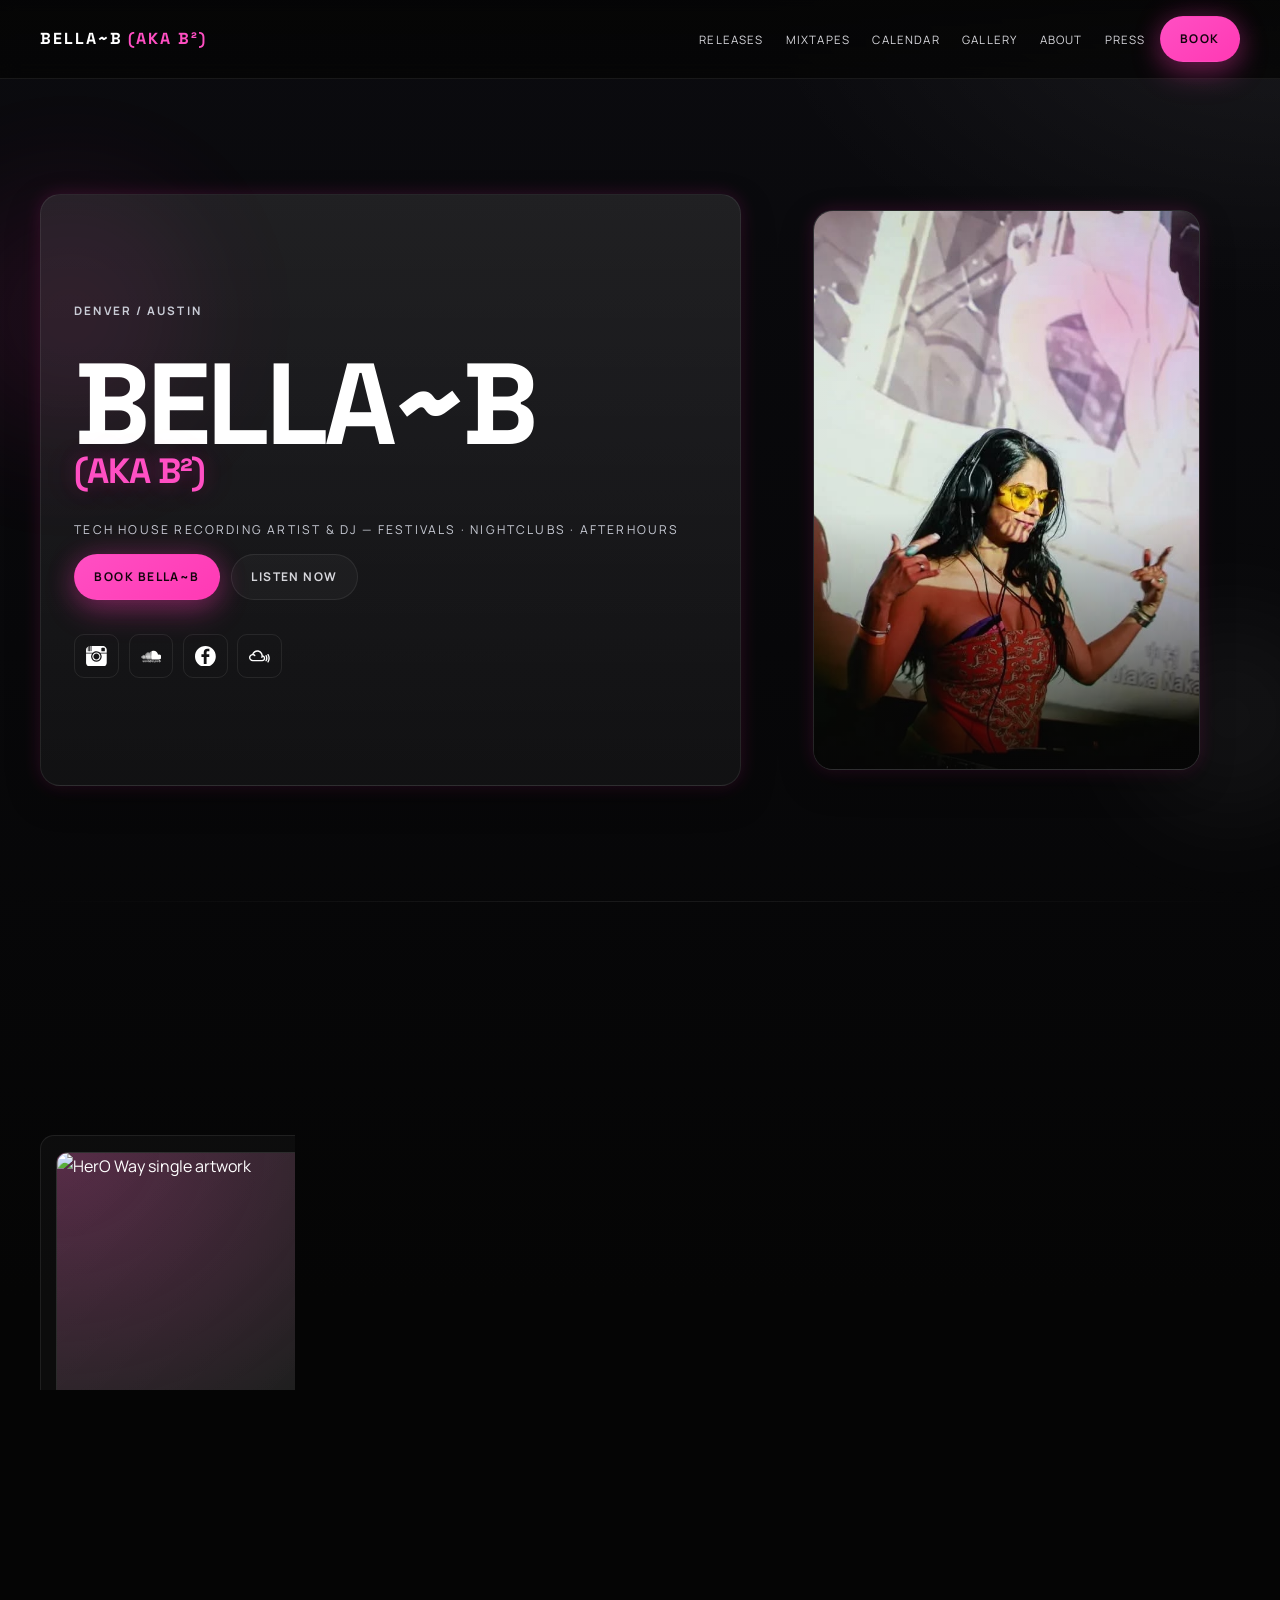
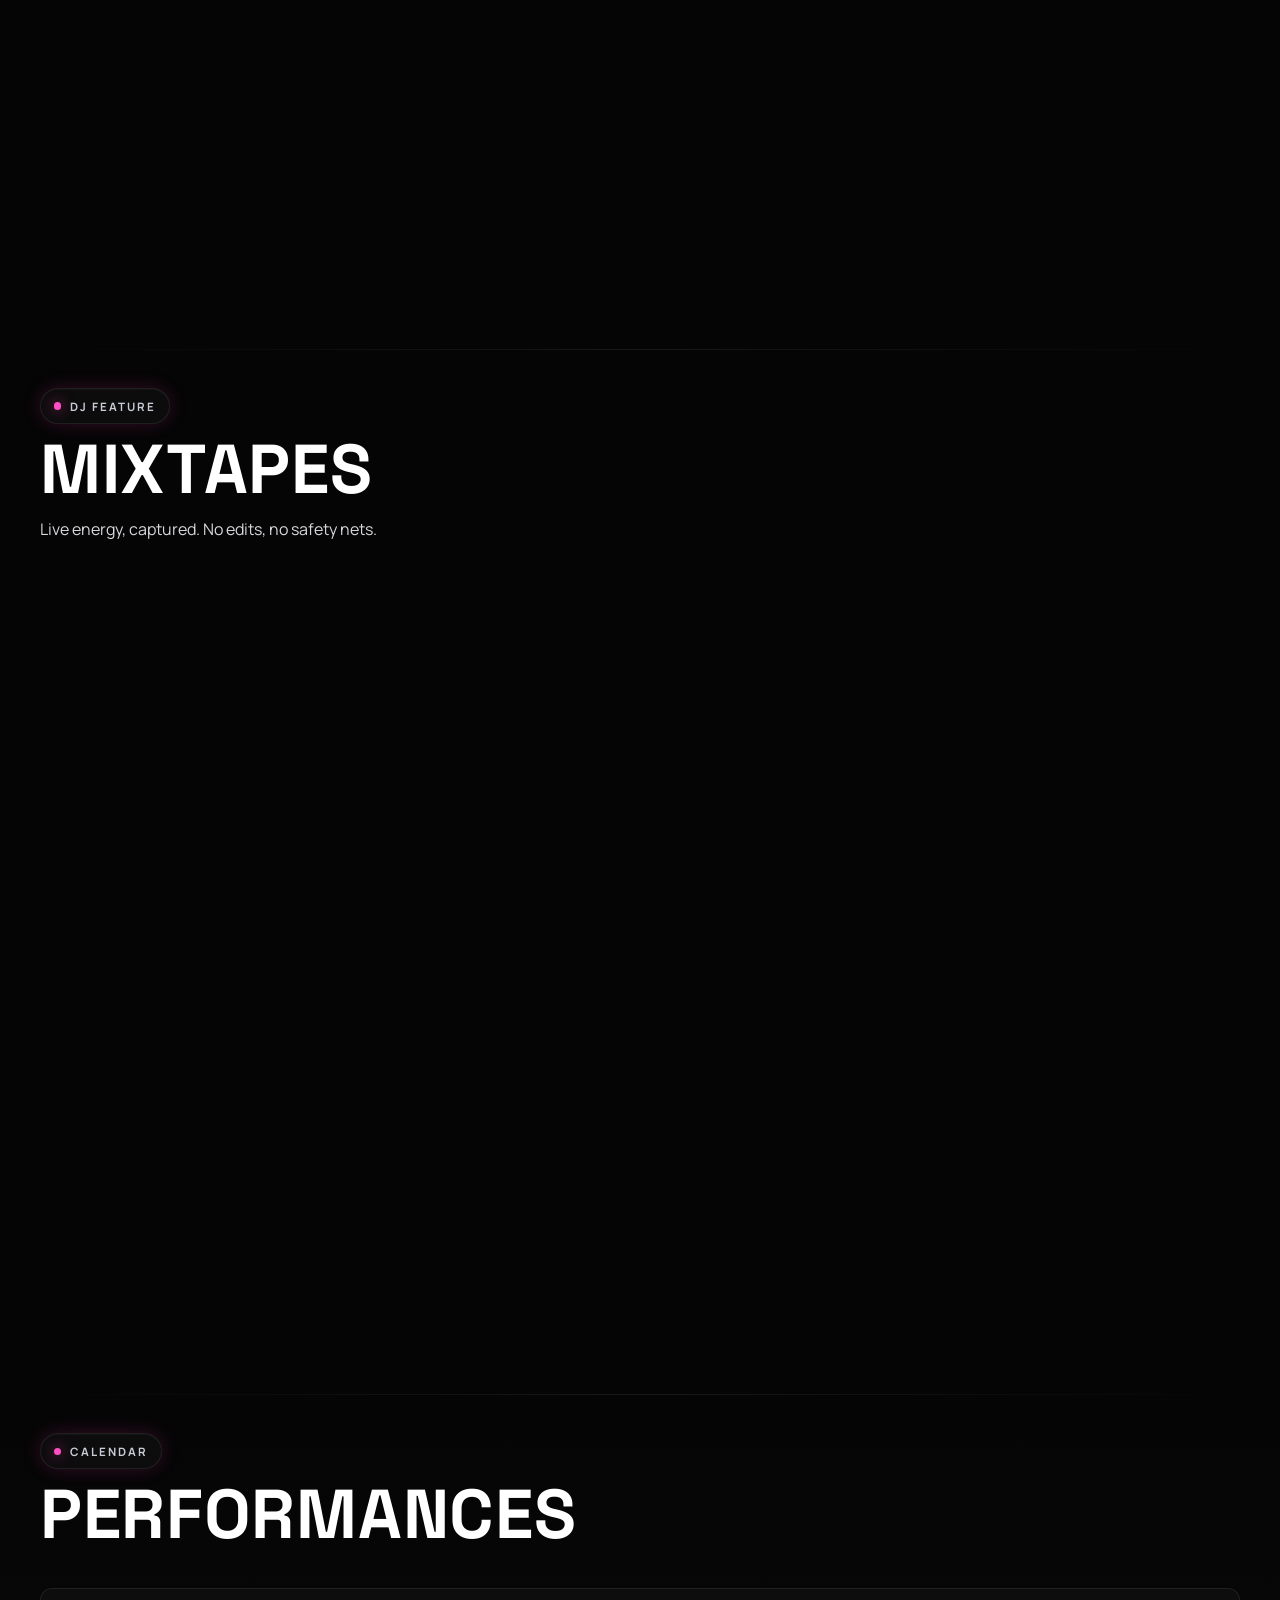
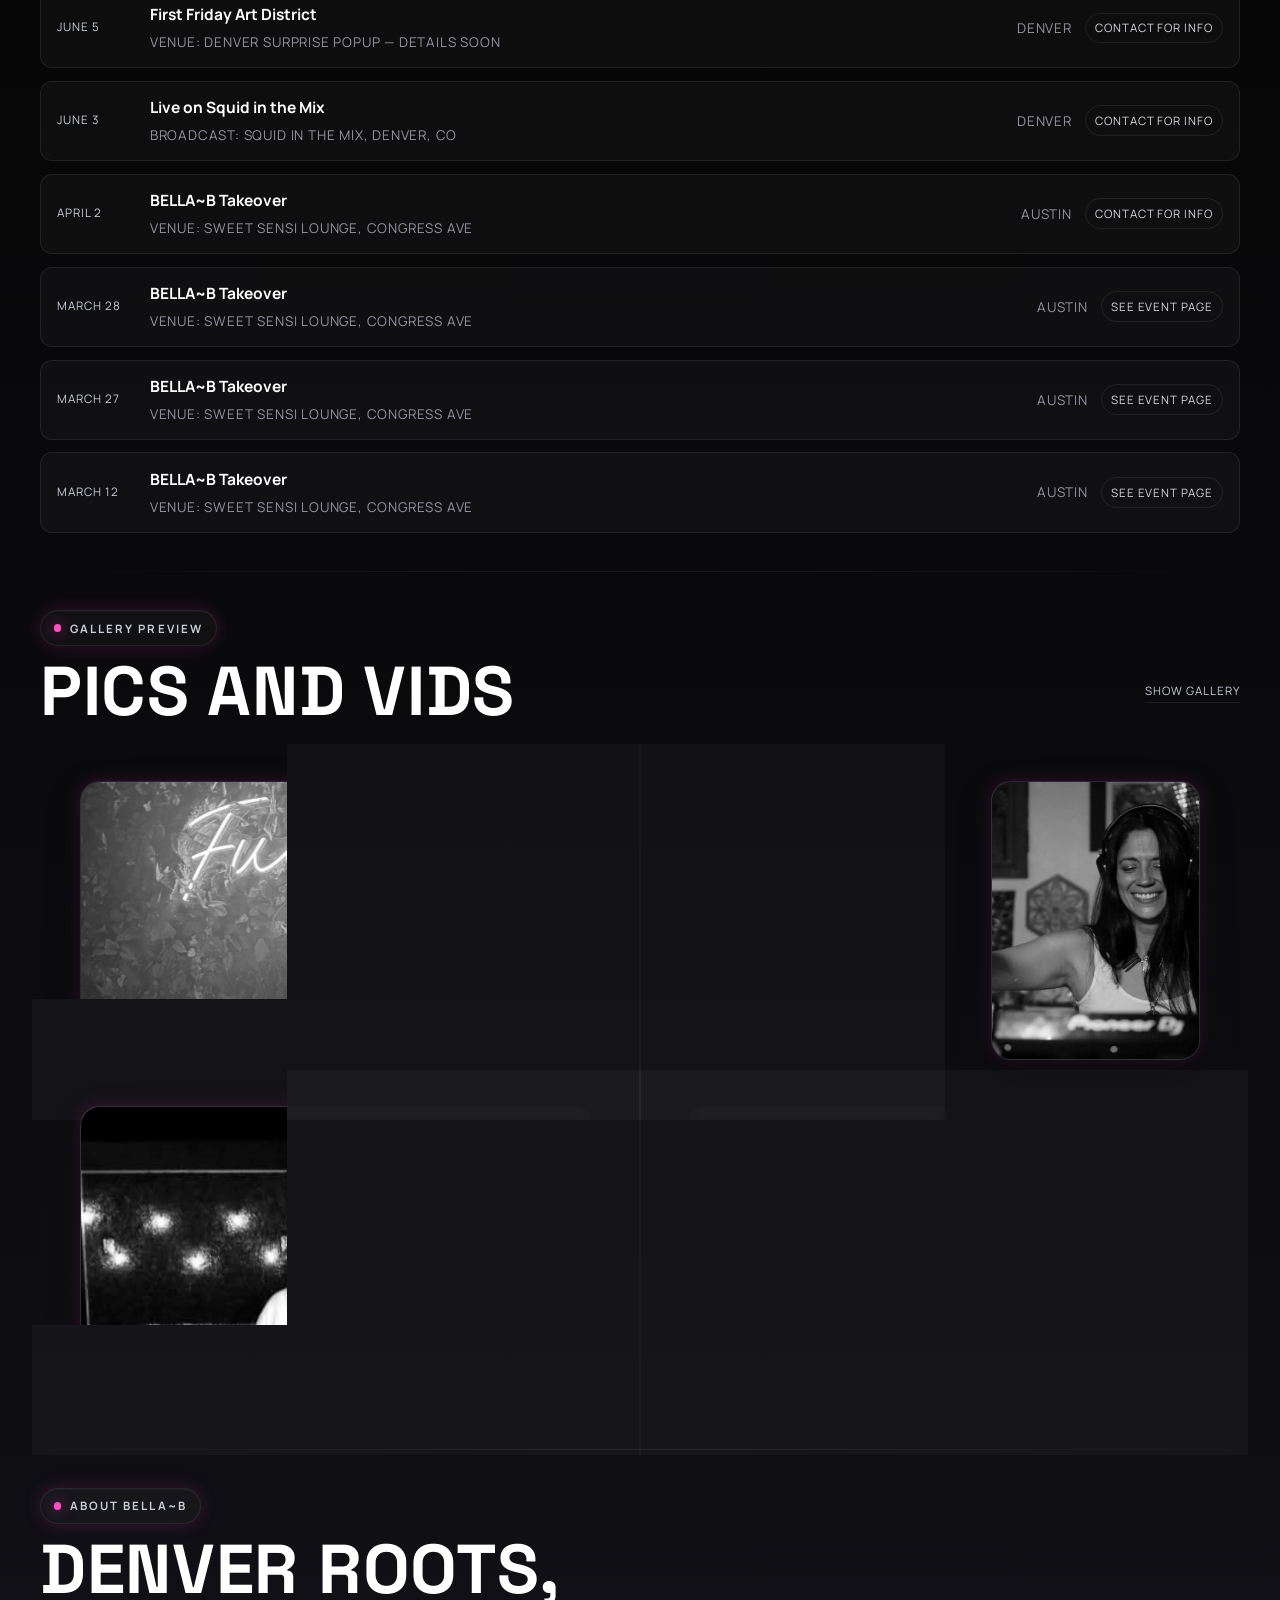
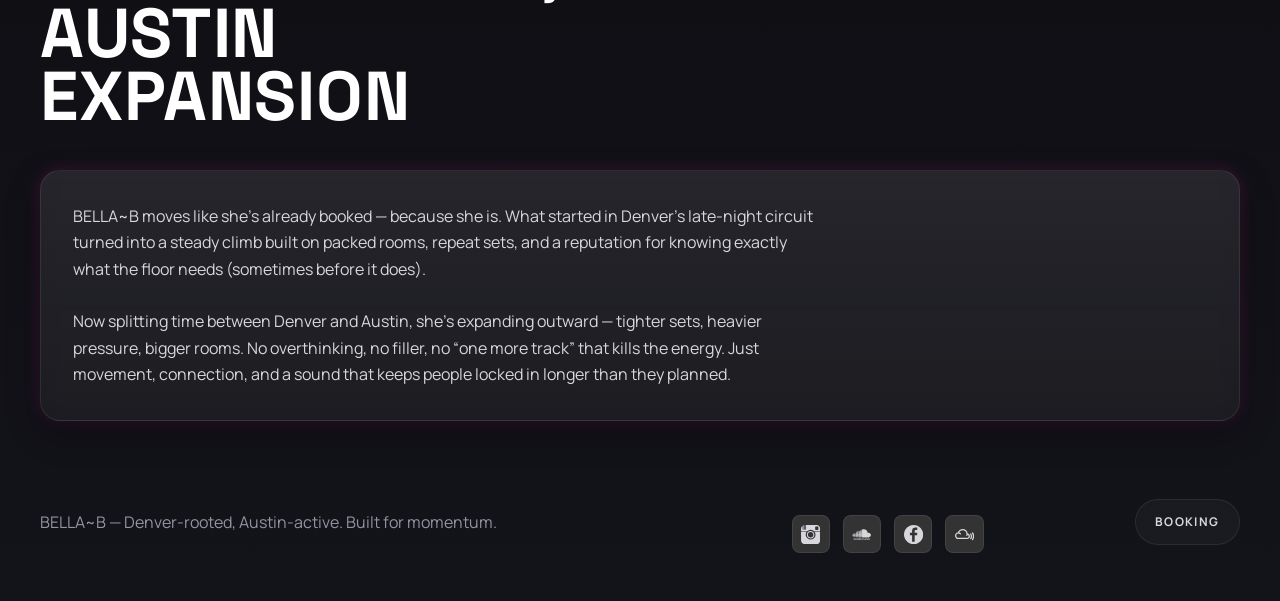
==== index.html @ 560c8e0e "Update calendar" ====
<!DOCTYPE html>
<html lang="en">

<head>
  <meta charset="UTF-8" />
  <meta name="viewport" content="width=device-width, initial-scale=1" />
  <title>BELLA~B | Tech House DJ</title>
  <meta name="description"
    content="Official site of BELLA~B, Denver-rooted tech house DJ with momentum in Austin. Club-ready sets, mixes, gallery, and booking info." />
  <link rel="preconnect" href="https://fonts.googleapis.com" />
  <link rel="preconnect" href="https://fonts.gstatic.com" crossorigin />
  <link
    href="https://fonts.googleapis.com/css2?family=Manrope:wght@400;500;600;700;800&family=Space+Grotesk:wght@500;700&display=swap"
    rel="stylesheet" />
  <link rel="stylesheet" href="styles.css" />
</head>

<body>
  <div class="site-shell">
    <header class="site-header">
      <div class="container header-inner">
        <a class="wordmark" href="index.html">Bella~B <span class="accent">(AKA B²)</span></a>
        <nav class="site-nav" aria-label="Primary">
          <a class="nav-link" href="releases.html">Releases</a>
          <a class="nav-link" href="mixtapes.html">Mixtapes</a>
          <a class="nav-link" href="#calendar">Calendar</a>
          <a class="nav-link" href="gallery.html">Gallery</a>
          <a class="nav-link" href="#about">About</a>
          <a class="nav-link" href="press.html">Press</a>
          <a class="button button--primary" href="mailto:booking@djbellab.com">Book</a>
        </nav>
      </div>
    </header>

    <main>
      <section class="section hero-stage" id="top">
        <div class="container hero-grid reveal">
          <article class="glass-panel hero-copy">
            <p class="hero-kicker">Denver / Austin</p>
            <h1>
              <span class="hero-display hero-name-main">BELLA~B</span>
              <span class="hero-display-accent hero-name-accent">(AKA B²)</span>
            </h1>
            <p class="hero-descriptor">Tech House Recording Artist & DJ — Festivals · Nightclubs · Afterhours</p>
            <div class="hero-actions">
              <a class="button button--primary" href="mailto:booking@djbellab.com">Book BELLA~B</a>
              <a class="button button--ghost" href="releases.html">Listen Now</a>
            </div>
            <div class="hero-socials" aria-label="Follow BELLA~B">
              <a href="https://www.instagram.com/dj.bellab.ig/" target="_blank" rel="noopener noreferrer"
                title="Instagram">
                <svg class="social-icon" viewBox="0 0 410.34 412.35" xmlns="http://www.w3.org/2000/svg">
                  <path
                    d="M83.31.16h4.8c2.25.58,2.94,2.21,2.94,4.32,0,.64.01,1.28.01,1.92-.04,12.83-.08,25.67-.11,38.5-.03,14.11-.04,28.23-.05,42.34,0,3.88-.06,7.76.06,11.63.07,2.33,1.03,3.39,3.32,3.41,3.19.04,6.39-.16,9.56-.44,1.79-.16,2.98-1.32,3.29-3.16.2-1.18.37-2.37.39-3.57.05-4.48.05-8.96.05-13.43-.01-25.59-.04-51.18-.05-76.77,0-2.69,0-4.01,3.14-4.76h186.24c.43.05.86.14,1.29.14,11.08.03,22.16.06,33.24.05,5.62,0,11.17.56,16.64,1.88,17.21,4.13,31.43,13.16,42.94,26.5,9.19,10.65,15.28,22.87,17.8,36.77,1.35,7.43,1.5,14.96,1.55,22.47.09,14.64-.03,29.27-.07,43.91,0,2.29-.63,2.89-2.93,2.93-.48,0-.96,0-1.44,0-40.76,0-81.51-.01-122.27.06-2.73,0-4.82-.78-6.76-2.65-5.36-5.13-11.24-9.62-17.6-13.44-22.67-13.65-47.06-18.41-73.13-13.63-20.3,3.72-37.88,13.02-52.99,27-2,1.85-4.16,2.7-6.9,2.7-41-.05-81.99-.04-122.99-.04-2.5,0-3.1-.59-3.1-3.12,0-3.68.08-7.36.06-11.04-.09-15.51-.75-31.03.48-46.53.75-9.41,2.85-18.46,6.84-27.03,6.03-12.95,15.31-23.21,26.54-31.84.17-.13.39-.18.62-.29.02.22.05.33.05.45-.02,24.48-.04,48.96-.06,73.43,0,3.4-.09,6.8.07,10.19.1,2.29,1.07,3.26,3.32,3.28,3.07.02,6.15-.15,9.21-.46,2.04-.21,3.04-1.43,3.32-3.53.17-1.3.26-2.63.26-3.95.03-27.68.04-55.36.05-83.03,0-.6-.01-1.2-.09-1.79-.37-2.77-.21-3.11,2.27-4.28,2.47-1.17,4.98-2.17,7.75-2.37,1.99-.15,2.49.38,2.21,2.32-.1.71-.17,1.43-.17,2.15,0,25.04.02,50.08.04,75.11,0,5.48-.04,10.96-.02,16.44,0,2.34.89,3.36,3.23,3.41,2.95.06,5.92,0,8.87-.22,2.73-.21,3.87-1.42,4.26-4.17.21-1.54.28-3.11.29-4.66.05-14.68.11-29.36.09-44.03-.02-14.56-.13-29.12-.2-43.67-.02-3.91.35-4.43,3.87-5.39ZM303.6,69.51h.01c0,7.64-.12,15.27.04,22.91.15,7.42,5.43,12.38,12.9,12.39,14.43.02,28.87.02,43.3,0,7.7-.01,13.09-5.31,13.12-13.01.05-14.79.06-29.59,0-44.38-.03-7.75-5.16-13.02-12.9-13.08-14.55-.11-29.11-.12-43.66,0-7.61.06-12.56,4.94-12.76,12.52-.19,7.55-.04,15.11-.04,22.67Z"
                    fill="currentColor" />
                  <path
                    d="M119.61,147.31c-15.93,23.72-22.69,49.33-18.02,77.54,4.08,24.63,15.21,45.42,34.15,61.87,37.9,32.93,92.27,35.12,132.08,5.11,22.6-17.03,36.19-39.72,40.6-67.63,4.41-27.92-2.35-53.42-18.17-76.89h1.48c34.04-.02,68.08-.03,102.12-.05,3.76,0,7.52-.03,11.28-.03.72,0,1.44.02,2.16.1,1.75.21,2.74,1.08,2.86,2.84.17,2.35.19,4.71.19,7.07-.02,17.04-.07,34.08-.08,51.12-.03,41.56.04,83.12-.11,124.68-.07,20.41-7.49,38.08-21.21,53.06-12.1,13.2-27.03,21.57-44.67,24.84-4.46.83-9.05,1.29-13.58,1.29-83.36.07-166.72.25-250.07-.04-37.65-.13-68.88-25.1-77.89-60.99-1.79-7.13-2.52-14.39-2.51-21.74.03-38.76.03-77.52,0-116.28-.01-19.84-.1-39.68-.14-59.52,0-.88.05-1.76.14-2.63.26-2.47,1.35-3.59,3.86-3.71,2.63-.12,5.28-.09,7.91-.09,35.32.02,70.64.05,105.96.08h1.67Z"
                    fill="currentColor" />
                  <path
                    d="M205.49,127.34c44.63.02,80.79,36.3,80.72,80.99-.07,44.84-36.11,80.65-81.16,80.63-44.67-.02-80.85-36.24-80.84-80.92,0-44.48,36.52-80.73,81.28-80.7ZM265.07,209.12c.18-33.12-25.56-60.99-60.39-60.51-33.01.46-59.69,27.94-58.68,60.65,1.01,33.03,27.64,59.5,61.21,58.59,31.65-.86,58.19-27.6,57.86-58.73Z"
                    fill="currentColor" />
                </svg>
              </a>
              <a href="https://soundcloud.com/djbellab/" target="_blank" rel="noopener noreferrer" title="SoundCloud">
                <svg class="social-icon" viewBox="-1.59 -1.59 1024 598" xmlns="http://www.w3.org/2000/svg">
                  <path
                    d="M28.38,273.98c-2.06,0-3.7,1.6-3.97,3.87l-7.24,54.97l7.24,54.02c0.27,2.28,1.91,3.86,3.97,3.86c2,0,3.63-1.58,3.95-3.84l0,0v-0.01c0,0,0,0,0,0.01l8.58-54.05l-8.58-54.98C32.02,275.57,30.37,273.98,28.38,273.98z M69.08,243.94c-0.34-2.36-2.03-3.99-4.12-3.99c-2.1,0-3.83,1.68-4.12,3.99c0,0.02-9.73,88.88-9.73,88.88l9.73,86.91c0.28,2.33,2.01,4.01,4.12,4.01c2.08,0,3.77-1.64,4.11-3.99l11.07-86.93L69.08,243.94z M222.38,161.96c-3.99,0-7.29,3.27-7.48,7.42l-7.75,163.52l7.75,105.68c0.2,4.13,3.49,7.39,7.48,7.39c3.97,0,7.26-3.27,7.49-7.41v0.03l8.76-105.69l-8.76-163.52C229.64,165.23,226.35,161.96,222.38,161.96z M143.04,218.79c-3.07,0-5.57,2.45-5.81,5.72l-8.73,108.35l8.73,104.82c0.23,3.25,2.75,5.69,5.81,5.69c3.03,0,5.53-2.45,5.8-5.69l9.92-104.82l-9.92-108.37C148.57,221.24,146.07,218.79,143.04,218.79z M303.02,445.95c4.95,0,8.97-3.99,9.17-9.1l7.6-103.9l-7.59-217.71c-0.2-5.11-4.23-9.1-9.17-9.1c-4.99,0-9.03,4-9.19,9.11c0,0.01-6.74,217.68-6.74,217.68l6.74,103.94C294,441.95,298.04,445.95,303.02,445.95z M468.09,446.44c6.81,0,12.43-5.61,12.56-12.51v0.07v-0.07l5.3-100.92l-5.3-251.43c-0.12-6.89-5.75-12.51-12.56-12.51c-6.82,0-12.45,5.61-12.56,12.52l-4.74,251.34c0,0.16,4.74,101.07,4.74,101.07C455.64,440.83,461.28,446.44,468.09,446.44z M384.93,446.05c5.93,0,10.71-4.76,10.87-10.82v0.07l6.45-102.32l-6.46-219.28c-0.16-6.07-4.94-10.81-10.87-10.81c-5.97,0-10.75,4.75-10.88,10.81l-5.74,219.29l5.75,102.3C374.18,441.29,378.96,446.05,384.93,446.05z M182.56,445.09c3.52,0,6.38-2.82,6.64-6.53l9.34-105.7l-9.34-100.55c-0.26-3.71-3.11-6.51-6.64-6.51c-3.58,0-6.43,2.82-6.65,6.56l-8.23,100.5l8.23,105.69C176.14,442.27,178.98,445.09,182.56,445.09z M103.84,439.3c2.58,0,4.66-2.03,4.96-4.84l10.49-101.62l-10.48-105.45c-0.31-2.82-2.39-4.85-4.97-4.85c-2.61,0-4.69,2.04-4.96,4.85c0,0.01-9.24,105.45-9.24,105.45l9.24,101.6C99.14,437.25,101.22,439.3,103.84,439.3z M426.35,110.04c-6.44,0-11.6,5.12-11.73,11.68l-5.24,211.28l5.24,101.66c0.13,6.47,5.28,11.59,11.73,11.59c6.43,0,11.56-5.11,11.71-11.66v0.09L443.93,333l-5.88-211.31C437.91,115.16,432.78,110.04,426.35,110.04z M262.55,446.16c4.45,0,8.12-3.63,8.33-8.26l8.17-104.97l-8.17-200.92c-0.22-4.64-3.88-8.26-8.33-8.26c-4.49,0-8.15,3.63-8.34,8.26c0,0.01-7.24,200.92-7.24,200.92l7.25,105.02C254.4,442.53,258.06,446.16,262.55,446.16z M353.83,436.25v-0.05l7.02-103.24l-7.02-225.04c-0.17-5.59-4.58-9.97-10.02-9.97c-5.47,0-9.88,4.37-10.03,9.97l-6.24,225.03l6.25,103.29c0.15,5.53,4.56,9.91,10.02,9.91c5.45,0,9.83-4.37,10.02-9.94V436.25z M885.11,203.24c-16.68,0-32.59,3.37-47.09,9.45C828.34,102.99,736.34,16.92,624.12,16.92c-27.46,0-54.23,5.41-77.87,14.55c-9.18,3.55-11.63,7.22-11.72,14.32v386.35c0.1,7.45,5.88,13.66,13.14,14.39c0.31,0.03,335.25,0.2,337.42,0.2c67.22,0,121.73-54.5,121.73-121.74S952.33,203.24,885.11,203.24z M509.65,45.45c-7.31,0-13.31,6-13.42,13.38l-5.49,274.22l5.5,99.52c0.1,7.27,6.1,13.26,13.41,13.26c7.29,0,13.29-5.99,13.4-13.37v0.12l5.97-99.53l-5.97-274.24C522.95,51.45,516.94,45.45,509.65,45.45z M115.47,524.11c-14.4-3.38-18.3-5.19-18.3-10.9c0-4.02,3.25-8.18,12.97-8.18c8.31,0,14.8,3.37,20.64,9.34l13.1-12.71c-8.57-8.95-18.94-14.27-33.08-14.27c-17.92,0-32.45,10.12-32.45,26.61c0,17.9,11.69,23.22,28.42,27.11c17.12,3.88,20.24,6.49,20.24,12.34c0,6.88-5.08,9.87-15.83,9.87c-8.7,0-16.87-2.98-23.23-10.4l-13.1,11.69c6.88,10.12,20.13,16.48,35.29,16.48c24.8,0,35.7-11.68,35.7-28.93C145.85,532.42,129.88,527.49,115.47,524.11z M199.06,487.39c-24.78,0-39.43,19.2-39.43,46.84c0,27.64,14.66,46.83,39.43,46.83s39.45-19.19,39.45-46.83C238.52,506.59,223.84,487.39,199.06,487.39z M199.06,563.05c-14.66,0-20.76-12.59-20.76-28.8c0-16.22,6.11-28.81,20.76-28.81c14.68,0,20.76,12.59,20.76,28.81C219.83,550.46,213.74,563.05,199.06,563.05z M311.84,539.82c0,14.53-7.15,23.49-18.69,23.49c-11.55,0-18.55-9.22-18.55-23.74v-50.76h-18.18v51.01c0,26.46,14.8,41.25,36.73,41.25c23.1,0,36.86-15.19,36.86-41.51v-50.76h-18.17V539.82L311.84,539.82z M408.37,527.23c0,5.07,0.26,16.48,0.26,19.85c-1.17-2.34-4.15-6.88-6.35-10.26l-32.2-48.02H352.7v90.85h17.91v-39.98c0-5.07-0.26-16.48-0.26-19.85c1.16,2.33,4.16,6.88,6.35,10.26l33.36,49.57h16.22V488.8h-17.91V527.23L408.37,527.23z M478.05,488.81h-28.42v90.85h27.11c23.36,0,46.47-13.51,46.47-45.42C523.21,501.01,504,488.81,478.05,488.81z M476.74,562.01h-8.94v-55.55h9.6c19.21,0,27.13,9.21,27.13,27.77C504.53,550.85,495.83,562.01,476.74,562.01z M579.4,505.42c8.17,0,13.37,3.64,16.61,9.87l16.87-7.78c-5.72-11.8-16.1-20.12-33.23-20.12c-23.72,0-40.35,19.2-40.35,46.84c0,28.67,15.95,46.83,39.7,46.83c16.49,0,27.38-7.65,33.61-20.5l-15.3-9.09c-4.8,8.06-9.61,11.56-17.78,11.56c-13.62,0-21.54-12.46-21.54-28.8C557.97,517.38,565.79,505.42,579.4,505.42z M646.78,488.81h-18.17v90.85h54.6v-17.92h-36.43V488.81z M731.07,487.39c-24.8,0-39.45,19.2-39.45,46.84c0,27.64,14.66,46.83,39.45,46.83c24.78,0,39.44-19.19,39.44-46.83C770.52,506.59,755.85,487.39,731.07,487.39z M731.07,563.05c-14.68,0-20.76-12.59-20.76-28.8c0-16.22,6.09-28.81,20.76-28.81c14.65,0,20.74,12.59,20.74,28.81C751.82,550.46,745.72,563.05,731.07,563.05z M843.83,539.82c0,14.53-7.12,23.49-18.67,23.49c-11.57,0-18.56-9.22-18.56-23.74v-50.76h-18.17v51.01c0,26.46,14.79,41.25,36.73,41.25c23.1,0,36.85-15.19,36.85-41.51v-50.76h-18.18V539.82z M913.12,488.81h-28.41v90.85h27.11c23.37,0,46.46-13.51,46.46-45.42C958.28,501.01,939.08,488.81,913.12,488.81z M911.83,562.01h-8.95v-55.55h9.61c19.19,0,27.11,9.21,27.11,27.77C939.59,550.85,930.9,562.01,911.83,562.01z"
                    fill="currentColor" />
                </svg>
              </a>
              <a href="https://www.facebook.com/dj.BellaB.IG/" target="_blank" rel="noopener noreferrer"
                title="Facebook">
                <svg class="social-icon" viewBox="0 0 97.75 97.75" xmlns="http://www.w3.org/2000/svg">
                  <path
                    d="M48.875,0C21.882,0,0,21.882,0,48.875S21.882,97.75,48.875,97.75S97.75,75.868,97.75,48.875S75.868,0,48.875,0z M67.521,24.89l-6.76,0.003c-5.301,0-6.326,2.519-6.326,6.215v8.15h12.641L67.07,52.023H54.436v32.758H41.251V52.023H30.229V39.258h11.022v-9.414c0-10.925,6.675-16.875,16.42-16.875l9.851,0.015V24.89L67.521,24.89z"
                    fill="currentColor" />
                </svg>
              </a>
              <a href="https://www.mixcloud.com/BellaB123/" target="_blank" rel="noopener noreferrer" title="Mixcloud">
                <svg class="social-icon" viewBox="0 0 24 24" xmlns="http://www.w3.org/2000/svg">
                  <path
                    d="M21.95 19.062c-.154 0-.31-.045-.445-.135-.369-.25-.465-.75-.225-1.11.738-1.094 1.125-2.381 1.125-3.719s-.387-2.625-1.125-3.721c-.249-.368-.145-.866.216-1.106.375-.249.87-.146 1.108.214.917 1.365 1.396 2.97 1.396 4.62 0 1.648-.479 3.254-1.396 4.619-.135.239-.39.359-.645.359l-.009-.021zM19.66 17.768c-.153 0-.308-.045-.445-.139-.369-.239-.463-.734-.215-1.094.489-.721.747-1.545.747-2.43 0-.855-.258-1.695-.747-2.431-.248-.36-.154-.854.215-1.095s.857-.15 1.106.225c.669.99 1.021 2.145 1.021 3.314 0 1.201-.352 2.34-1.021 3.315-.146.24-.406.36-.661.36v-.025zm-3.73-7.153c-.314-3.197-3.016-5.699-6.3-5.699-2.721 0-5.13 1.748-5.995 4.283C1.588 9.501 0 11.269 0 13.4c0 2.344 1.912 4.254 4.26 4.254h10.908c1.964 0 3.566-1.594 3.566-3.557 0-1.706-1.2-3.129-2.805-3.48v-.002zm-.762 5.446H4.263c-1.466 0-2.669-1.191-2.669-2.658 0-1.465 1.193-2.658 2.669-2.658.71 0 1.381.285 1.886.781.3.314.811.314 1.125 0 .3-.301.3-.811 0-1.125-.555-.542-1.231-.931-1.965-1.111.75-1.665 2.43-2.774 4.305-2.774 2.609 0 4.74 2.129 4.74 4.738 0 .512-.075 1.006-.24 1.486-.135.42.09.869.51 1.02.074.03.165.045.24.045.33 0 .645-.211.75-.54.105-.315.18-.63.225-.96.734.285 1.26 1.005 1.26 1.83 0 1.096-.885 1.979-1.965 1.979l.034-.053z"
                    fill="currentColor" />
                </svg>
              </a>
            </div>
          </article>

          <figure class="glass-panel hero-media hover-lift">
            <img src="./assets/gallery/artist-image-your-moms-house-crop.jpg" alt="BELLA~B in performance lighting"
              loading="eager" />
          </figure>
        </div>
      </section>

      <div class="divider" role="presentation"></div>

      <section class="section" id="releases">
        <div class="container">
          <header class="section-header reveal">
            <span class="eyebrow">Recording Artist Feature</span>
            <h2 class="display-title">Releases</h2>
            <p class="lead">
              Built for peak-time pressure — tracks that land hard and keep moving.
            </p>
          </header>

          <div class="panel-grid reveal">
            <article class="release-card hover-lift">
              <figure class="release-media">
                <img src="./assets/releases/release-hero-way.jpg" alt="HerO Way single artwork" loading="lazy" />
              </figure>
              <p class="meta">Featured / Upcoming</p>
              <h3>HerO Way</h3>
              <p>Sophisticated tech house with rolling low-end control and catchy progressive vibes.</p>
              <p class="release-meta">Status: Final masters / Platform: Beatport + DSP rollout</p>
              <a class="card-cta" href="releases.html">View Release</a>
            </article>
            <article class="release-card hover-lift">
              <figure class="release-media">
                <img src="./assets/releases/release-ovbious.jpg" alt="Just State the Ovbious - I Like it single artwork"
                  loading="lazy" />
              </figure>
              <p class="meta">Exclusive Mashup</p>
              <h3>Just State the Ovbious - I Like it</h3>
              <p>Peak-hour pressure tested across Denver club and afterhours environments.</p>
              <p class="release-meta">Type: Club tool / Independent Promo</p>
              <a class="card-cta"
                href="https://soundcloud.com/djbellab/just-state-the-ovbious-i-like-this-b-be-svendsen-vs-carbon-dirty-dishes"
                target="_blank">Listen on SoundCloud</a>
            </article>
          </div>
        </div>
      </section>

      <div class="divider" role="presentation"></div>

      <section class="section" id="mixtapes">
        <div class="container">
          <header class="section-header reveal">
            <span class="eyebrow">DJ Feature</span>
            <h2 class="display-title">Mixtapes</h2>
            <p class="lead">Live energy, captured. No edits, no safety nets.</p>
          </header>

          <div class="panel-grid reveal">
            <article class="mix-card hover-lift">
              <figure class="mix-media">
                <img src="./assets/images/mixtapes/space-rave-2026.jpg" alt="Space Rave 2026 mixtape artwork"
                  loading="lazy" />
              </figure>
              <h3>Space Rave 2026</h3>
              <p class="mix-meta">Denver Live Set / 1H 16M</p>
              <p>Swagger-driven tech house with futuristic textures, crisp percussion, and rolling basslines. Sharp
                transitions and confident pacing deliver hypnotic grooves and bursts of peak-time energy.</p>
              <a class="card-cta" href="mixtapes.html">More Info</a>
            </article>
            <article class="mix-card hover-lift">
              <figure class="mix-media">
                <img src="./assets/images/mixtapes/symphony-of-hearts.jpg" alt="Symphony of Hearts mixtape artwork"
                  loading="lazy" />
              </figure>
              <h3>Symphony of Hearts</h3>
              <p class="mix-meta">Studio Mix / Emotional & Immersive</p>
              <p>A moving, emotionally driven blend of tech house and progressive house designed to unfold with patience
                and intention. Flowing transitions, melodic tension, and steady grooves create an uplifting journey.</p>
              <a class="card-cta" href="mixtapes.html">More Info</a>
            </article>
          </div>
        </div>
      </section>

      <div class="divider" role="presentation"></div>

      <section class="section" id="calendar">
        <div class="container">
          <header class="section-header reveal">
            <span class="eyebrow">Calendar</span>
            <h2 class="display-title">Performances</h2>
          </header>
          <ul class="event-row reveal">
            <li>
              <time datetime="2026-06-05">June 5</time>
              <div class="event-main">
                <strong>First Friday Art District</strong>
                <span>Venue: Denver Surprise Popup — details soon</span>
              </div>
              <span class="event-city">Denver</span>
              <a class="event-link" href="mailto:booking@djbellab.com">Contact for info</a>
            </li>
            <li>
              <time datetime="2026-06-03">June 3</time>
              <div class="event-main">
                <strong>Live on Squid in the Mix</strong>
                <span>Broadcast: Squid in the Mix, Denver, CO</span>
              </div>
              <span class="event-city">Denver</span>
              <a class="event-link" href="mailto:booking@djbellab.com">Contact for info</a>
            </li>
            <li>
              <time datetime="2026-04-02">April 2</time>
              <div class="event-main">
                <strong>BELLA~B Takeover</strong>
                <span>Venue: Sweet Sensi Lounge, Congress Ave</span>
              </div>
              <span class="event-city">Austin</span>
              <a class="event-link" href="mailto:booking@djbellab.com">Contact for info</a>
            </li>
            <li>
              <time datetime="2026-03-28">March 28</time>
              <div class="event-main">
                <strong>BELLA~B Takeover</strong>
                <span>Venue: Sweet Sensi Lounge, Congress Ave</span>
              </div>
              <span class="event-city">Austin</span>
              <a class="event-link" href="https://partiful.com/e/5hRH8SUQg2d10uFYzB2Z?" target="_blank">See event
                page</a>
            </li>
            <li>
              <time datetime="2026-03-27">March 27</time>
              <div class="event-main">
                <strong>BELLA~B Takeover</strong>
                <span>Venue: Sweet Sensi Lounge, Congress Ave</span>
              </div>
              <span class="event-city">Austin</span>
              <a class="event-link" href="https://partiful.com/e/5hRH8SUQg2d10uFYzB2Z?" target="_blank">See event
                page</a>
            </li>
            <li>
              <time datetime="2026-03-12">March 12</time>
              <div class="event-main">
                <strong>BELLA~B Takeover</strong>
                <span>Venue: Sweet Sensi Lounge, Congress Ave</span>
              </div>
              <span class="event-city">Austin</span>
              <a class="event-link" href="https://partiful.com/e/XDsiNrNopZErs5RUHOjv" target="_blank">See event
                page</a>
            </li>
          </ul>
        </div>
      </section>

      <div class="divider" role="presentation"></div>

      <section class="section" id="gallery">
        <div class="container">
          <header class="section-header reveal">
            <span class="eyebrow">Gallery Preview</span>
            <div class="section-header-row">
              <h2 class="display-title">Pics and Vids</h2>
              <a class="card-cta" href="gallery.html">Show Gallery</a>
            </div>
          </header>

          <div class="gallery-grid gallery-strip reveal">
            <figure class="gallery-tile glass-panel hover-lift">
              <img src="./assets/gallery/artist-image-beacon-neon.jpg" alt="Beacon performance in Denver"
                loading="lazy" />
              <!-- <figcaption class="meta">Beacon - Denver</figcaption> -->
            </figure>
            <figure class="gallery-tile glass-panel hover-lift">
              <img src="./assets/gallery/artist-image-cosmic-station-1.jpg" alt="Bar Standard booth view in Denver"
                loading="lazy" />
              <!-- <figcaption class="meta">Bar Standard - Denver</figcaption> -->
            </figure>
            <figure class="gallery-tile glass-panel hover-lift">
              <img src="./assets/gallery/artist-image-cosmic-station-3.jpg" alt="Afterhours dancefloor moment"
                loading="lazy" />
              <!-- <figcaption class="meta">Afterhours Session</figcaption> -->
            </figure>
            <figure class="gallery-tile glass-panel hover-lift">
              <img src="./assets/gallery/artist-image-fedora.jpg" alt="Rooftop crowd at sunset" loading="lazy" />
              <!-- <figcaption class="meta">Rooftop Set</figcaption> -->
            </figure>
            <figure class="gallery-tile glass-panel hover-lift">
              <img src="./assets/gallery/artist-image-dkc-1.jpg" alt="Booth close-up during late set" loading="lazy" />
              <!-- <figcaption class="meta">Booth Detail</figcaption> -->
            </figure>
          </div>
        </div>
      </section>

      <div class="divider" role="presentation"></div>

      <section class="section" id="about">
        <div class="container">
          <header class="section-header reveal">
            <span class="eyebrow">About BELLA~B</span>
            <h2 class="display-title">Denver Roots, Austin Expansion</h2>
          </header>

          <article class="glass-panel about-preview reveal">
            <p>
              BELLA~B moves like she’s already booked — because she is. What started in Denver’s late-night circuit
              turned into a steady climb built on packed rooms, repeat sets, and a reputation for knowing exactly what
              the floor needs (sometimes before it does).
            </p>
            <br />
            <p>
              Now splitting time between Denver and Austin, she’s expanding outward — tighter sets, heavier pressure,
              bigger rooms. No overthinking, no filler, no “one more track” that kills the energy. Just movement,
              connection, and a sound that keeps people locked in longer than they planned.
            </p>
          </article>
        </div>
      </section>
    </main>

    <footer class="site-footer">
      <div class="container footer-grid">
        <p class="footer-note">BELLA~B — Denver-rooted, Austin-active. Built for momentum.</p>
        <div class="socials" aria-label="Social links">
          <a href="https://www.instagram.com/dj.bellab.ig/" target="_blank" rel="noopener noreferrer" title="Instagram">
            <svg class="social-icon" viewBox="0 0 410.34 412.35" xmlns="http://www.w3.org/2000/svg">
              <path
                d="M83.31.16h4.8c2.25.58,2.94,2.21,2.94,4.32,0,.64.01,1.28.01,1.92-.04,12.83-.08,25.67-.11,38.5-.03,14.11-.04,28.23-.05,42.34,0,3.88-.06,7.76.06,11.63.07,2.33,1.03,3.39,3.32,3.41,3.19.04,6.39-.16,9.56-.44,1.79-.16,2.98-1.32,3.29-3.16.2-1.18.37-2.37.39-3.57.05-4.48.05-8.96.05-13.43-.01-25.59-.04-51.18-.05-76.77,0-2.69,0-4.01,3.14-4.76h186.24c.43.05.86.14,1.29.14,11.08.03,22.16.06,33.24.05,5.62,0,11.17.56,16.64,1.88,17.21,4.13,31.43,13.16,42.94,26.5,9.19,10.65,15.28,22.87,17.8,36.77,1.35,7.43,1.5,14.96,1.55,22.47.09,14.64-.03,29.27-.07,43.91,0,2.29-.63,2.89-2.93,2.93-.48,0-.96,0-1.44,0-40.76,0-81.51-.01-122.27.06-2.73,0-4.82-.78-6.76-2.65-5.36-5.13-11.24-9.62-17.6-13.44-22.67-13.65-47.06-18.41-73.13-13.63-20.3,3.72-37.88,13.02-52.99,27-2,1.85-4.16,2.7-6.9,2.7-41-.05-81.99-.04-122.99-.04-2.5,0-3.1-.59-3.1-3.12,0-3.68.08-7.36.06-11.04-.09-15.51-.75-31.03.48-46.53.75-9.41,2.85-18.46,6.84-27.03,6.03-12.95,15.31-23.21,26.54-31.84.17-.13.39-.18.62-.29.02.22.05.33.05.45-.02,24.48-.04,48.96-.06,73.43,0,3.4-.09,6.8.07,10.19.1,2.29,1.07,3.26,3.32,3.28,3.07.02,6.15-.15,9.21-.46,2.04-.21,3.04-1.43,3.32-3.53.17-1.3.26-2.63.26-3.95.03-27.68.04-55.36.05-83.03,0-.6-.01-1.2-.09-1.79-.37-2.77-.21-3.11,2.27-4.28,2.47-1.17,4.98-2.17,7.75-2.37,1.99-.15,2.49.38,2.21,2.32-.1.71-.17,1.43-.17,2.15,0,25.04.02,50.08.04,75.11,0,5.48-.04,10.96-.02,16.44,0,2.34.89,3.36,3.23,3.41,2.95.06,5.92,0,8.87-.22,2.73-.21,3.87-1.42,4.26-4.17.21-1.54.28-3.11.29-4.66.05-14.68.11-29.36.09-44.03-.02-14.56-.13-29.12-.2-43.67-.02-3.91.35-4.43,3.87-5.39ZM303.6,69.51h.01c0,7.64-.12,15.27.04,22.91.15,7.42,5.43,12.38,12.9,12.39,14.43.02,28.87.02,43.3,0,7.7-.01,13.09-5.31,13.12-13.01.05-14.79.06-29.59,0-44.38-.03-7.75-5.16-13.02-12.9-13.08-14.55-.11-29.11-.12-43.66,0-7.61.06-12.56,4.94-12.76,12.52-.19,7.55-.04,15.11-.04,22.67Z"
                fill="currentColor" />
              <path
                d="M119.61,147.31c-15.93,23.72-22.69,49.33-18.02,77.54,4.08,24.63,15.21,45.42,34.15,61.87,37.9,32.93,92.27,35.12,132.08,5.11,22.6-17.03,36.19-39.72,40.6-67.63,4.41-27.92-2.35-53.42-18.17-76.89h1.48c34.04-.02,68.08-.03,102.12-.05,3.76,0,7.52-.03,11.28-.03.72,0,1.44.02,2.16.1,1.75.21,2.74,1.08,2.86,2.84.17,2.35.19,4.71.19,7.07-.02,17.04-.07,34.08-.08,51.12-.03,41.56.04,83.12-.11,124.68-.07,20.41-7.49,38.08-21.21,53.06-12.1,13.2-27.03,21.57-44.67,24.84-4.46.83-9.05,1.29-13.58,1.29-83.36.07-166.72.25-250.07-.04-37.65-.13-68.88-25.1-77.89-60.99-1.79-7.13-2.52-14.39-2.51-21.74.03-38.76.03-77.52,0-116.28-.01-19.84-.1-39.68-.14-59.52,0-.88.05-1.76.14-2.63.26-2.47,1.35-3.59,3.86-3.71,2.63-.12,5.28-.09,7.91-.09,35.32.02,70.64.05,105.96.08h1.67Z"
                fill="currentColor" />
              <path
                d="M205.49,127.34c44.63.02,80.79,36.3,80.72,80.99-.07,44.84-36.11,80.65-81.16,80.63-44.67-.02-80.85-36.24-80.84-80.92,0-44.48,36.52-80.73,81.28-80.7ZM265.07,209.12c.18-33.12-25.56-60.99-60.39-60.51-33.01.46-59.69,27.94-58.68,60.65,1.01,33.03,27.64,59.5,61.21,58.59,31.65-.86,58.19-27.6,57.86-58.73Z"
                fill="currentColor" />
            </svg>
          </a>
          <a href="https://soundcloud.com/djbellab/" target="_blank" rel="noopener noreferrer" title="SoundCloud">
            <svg class="social-icon" viewBox="-1.59 -1.59 1024 598" xmlns="http://www.w3.org/2000/svg">
              <path
                d="M28.38,273.98c-2.06,0-3.7,1.6-3.97,3.87l-7.24,54.97l7.24,54.02c0.27,2.28,1.91,3.86,3.97,3.86c2,0,3.63-1.58,3.95-3.84l0,0v-0.01c0,0,0,0,0,0.01l8.58-54.05l-8.58-54.98C32.02,275.57,30.37,273.98,28.38,273.98z M69.08,243.94c-0.34-2.36-2.03-3.99-4.12-3.99c-2.1,0-3.83,1.68-4.12,3.99c0,0.02-9.73,88.88-9.73,88.88l9.73,86.91c0.28,2.33,2.01,4.01,4.12,4.01c2.08,0,3.77-1.64,4.11-3.99l11.07-86.93L69.08,243.94z M222.38,161.96c-3.99,0-7.29,3.27-7.48,7.42l-7.75,163.52l7.75,105.68c0.2,4.13,3.49,7.39,7.48,7.39c3.97,0,7.26-3.27,7.49-7.41v0.03l8.76-105.69l-8.76-163.52C229.64,165.23,226.35,161.96,222.38,161.96z M143.04,218.79c-3.07,0-5.57,2.45-5.81,5.72l-8.73,108.35l8.73,104.82c0.23,3.25,2.75,5.69,5.81,5.69c3.03,0,5.53-2.45,5.8-5.69l9.92-104.82l-9.92-108.37C148.57,221.24,146.07,218.79,143.04,218.79z M303.02,445.95c4.95,0,8.97-3.99,9.17-9.1l7.6-103.9l-7.59-217.71c-0.2-5.11-4.23-9.1-9.17-9.1c-4.99,0-9.03,4-9.19,9.11c0,0.01-6.74,217.68-6.74,217.68l6.74,103.94C294,441.95,298.04,445.95,303.02,445.95z M468.09,446.44c6.81,0,12.43-5.61,12.56-12.51v0.07v-0.07l5.3-100.92l-5.3-251.43c-0.12-6.89-5.75-12.51-12.56-12.51c-6.82,0-12.45,5.61-12.56,12.52l-4.74,251.34c0,0.16,4.74,101.07,4.74,101.07C455.64,440.83,461.28,446.44,468.09,446.44z M384.93,446.05c5.93,0,10.71-4.76,10.87-10.82v0.07l6.45-102.32l-6.46-219.28c-0.16-6.07-4.94-10.81-10.87-10.81c-5.97,0-10.75,4.75-10.88,10.81l-5.74,219.29l5.75,102.3C374.18,441.29,378.96,446.05,384.93,446.05z M182.56,445.09c3.52,0,6.38-2.82,6.64-6.53l9.34-105.7l-9.34-100.55c-0.26-3.71-3.11-6.51-6.64-6.51c-3.58,0-6.43,2.82-6.65,6.56l-8.23,100.5l8.23,105.69C176.14,442.27,178.98,445.09,182.56,445.09z M103.84,439.3c2.58,0,4.66-2.03,4.96-4.84l10.49-101.62l-10.48-105.45c-0.31-2.82-2.39-4.85-4.97-4.85c-2.61,0-4.69,2.04-4.96,4.85c0,0.01-9.24,105.45-9.24,105.45l9.24,101.6C99.14,437.25,101.22,439.3,103.84,439.3z M426.35,110.04c-6.44,0-11.6,5.12-11.73,11.68l-5.24,211.28l5.24,101.66c0.13,6.47,5.28,11.59,11.73,11.59c6.43,0,11.56-5.11,11.71-11.66v0.09L443.93,333l-5.88-211.31C437.91,115.16,432.78,110.04,426.35,110.04z M262.55,446.16c4.45,0,8.12-3.63,8.33-8.26l8.17-104.97l-8.17-200.92c-0.22-4.64-3.88-8.26-8.33-8.26c-4.49,0-8.15,3.63-8.34,8.26c0,0.01-7.24,200.92-7.24,200.92l7.25,105.02C254.4,442.53,258.06,446.16,262.55,446.16z M353.83,436.25v-0.05l7.02-103.24l-7.02-225.04c-0.17-5.59-4.58-9.97-10.02-9.97c-5.47,0-9.88,4.37-10.03,9.97l-6.24,225.03l6.25,103.29c0.15,5.53,4.56,9.91,10.02,9.91c5.45,0,9.83-4.37,10.02-9.94V436.25z M885.11,203.24c-16.68,0-32.59,3.37-47.09,9.45C828.34,102.99,736.34,16.92,624.12,16.92c-27.46,0-54.23,5.41-77.87,14.55c-9.18,3.55-11.63,7.22-11.72,14.32v386.35c0.1,7.45,5.88,13.66,13.14,14.39c0.31,0.03,335.25,0.2,337.42,0.2c67.22,0,121.73-54.5,121.73-121.74S952.33,203.24,885.11,203.24z M509.65,45.45c-7.31,0-13.31,6-13.42,13.38l-5.49,274.22l5.5,99.52c0.1,7.27,6.1,13.26,13.41,13.26c7.29,0,13.29-5.99,13.4-13.37v0.12l5.97-99.53l-5.97-274.24C522.95,51.45,516.94,45.45,509.65,45.45z M115.47,524.11c-14.4-3.38-18.3-5.19-18.3-10.9c0-4.02,3.25-8.18,12.97-8.18c8.31,0,14.8,3.37,20.64,9.34l13.1-12.71c-8.57-8.95-18.94-14.27-33.08-14.27c-17.92,0-32.45,10.12-32.45,26.61c0,17.9,11.69,23.22,28.42,27.11c17.12,3.88,20.24,6.49,20.24,12.34c0,6.88-5.08,9.87-15.83,9.87c-8.7,0-16.87-2.98-23.23-10.4l-13.1,11.69c6.88,10.12,20.13,16.48,35.29,16.48c24.8,0,35.7-11.68,35.7-28.93C145.85,532.42,129.88,527.49,115.47,524.11z M199.06,487.39c-24.78,0-39.43,19.2-39.43,46.84c0,27.64,14.66,46.83,39.43,46.83s39.45-19.19,39.45-46.83C238.52,506.59,223.84,487.39,199.06,487.39z M199.06,563.05c-14.66,0-20.76-12.59-20.76-28.8c0-16.22,6.11-28.81,20.76-28.81c14.68,0,20.76,12.59,20.76,28.81C219.83,550.46,213.74,563.05,199.06,563.05z M311.84,539.82c0,14.53-7.15,23.49-18.69,23.49c-11.55,0-18.55-9.22-18.55-23.74v-50.76h-18.18v51.01c0,26.46,14.8,41.25,36.73,41.25c23.1,0,36.86-15.19,36.86-41.51v-50.76h-18.17V539.82L311.84,539.82z M408.37,527.23c0,5.07,0.26,16.48,0.26,19.85c-1.17-2.34-4.15-6.88-6.35-10.26l-32.2-48.02H352.7v90.85h17.91v-39.98c0-5.07-0.26-16.48-0.26-19.85c1.16,2.33,4.16,6.88,6.35,10.26l33.36,49.57h16.22V488.8h-17.91V527.23L408.37,527.23z M478.05,488.81h-28.42v90.85h27.11c23.36,0,46.47-13.51,46.47-45.42C523.21,501.01,504,488.81,478.05,488.81z M476.74,562.01h-8.94v-55.55h9.6c19.21,0,27.13,9.21,27.13,27.77C504.53,550.85,495.83,562.01,476.74,562.01z M579.4,505.42c8.17,0,13.37,3.64,16.61,9.87l16.87-7.78c-5.72-11.8-16.1-20.12-33.23-20.12c-23.72,0-40.35,19.2-40.35,46.84c0,28.67,15.95,46.83,39.7,46.83c16.49,0,27.38-7.65,33.61-20.5l-15.3-9.09c-4.8,8.06-9.61,11.56-17.78,11.56c-13.62,0-21.54-12.46-21.54-28.8C557.97,517.38,565.79,505.42,579.4,505.42z M646.78,488.81h-18.17v90.85h54.6v-17.92h-36.43V488.81z M731.07,487.39c-24.8,0-39.45,19.2-39.45,46.84c0,27.64,14.66,46.83,39.45,46.83c24.78,0,39.44-19.19,39.44-46.83C770.52,506.59,755.85,487.39,731.07,487.39z M731.07,563.05c-14.68,0-20.76-12.59-20.76-28.8c0-16.22,6.09-28.81,20.76-28.81c14.65,0,20.74,12.59,20.74,28.81C751.82,550.46,745.72,563.05,731.07,563.05z M843.83,539.82c0,14.53-7.12,23.49-18.67,23.49c-11.57,0-18.56-9.22-18.56-23.74v-50.76h-18.17v51.01c0,26.46,14.79,41.25,36.73,41.25c23.1,0,36.85-15.19,36.85-41.51v-50.76h-18.18V539.82z M913.12,488.81h-28.41v90.85h27.11c23.37,0,46.46-13.51,46.46-45.42C958.28,501.01,939.08,488.81,913.12,488.81z M911.83,562.01h-8.95v-55.55h9.61c19.19,0,27.11,9.21,27.11,27.77C939.59,550.85,930.9,562.01,911.83,562.01z"
                fill="currentColor" />
            </svg>
          </a>
          <a href="https://www.facebook.com/dj.BellaB.IG/" target="_blank" rel="noopener noreferrer" title="Facebook">
            <svg class="social-icon" viewBox="0 0 97.75 97.75" xmlns="http://www.w3.org/2000/svg">
              <path
                d="M48.875,0C21.882,0,0,21.882,0,48.875S21.882,97.75,48.875,97.75S97.75,75.868,97.75,48.875S75.868,0,48.875,0z M67.521,24.89l-6.76,0.003c-5.301,0-6.326,2.519-6.326,6.215v8.15h12.641L67.07,52.023H54.436v32.758H41.251V52.023H30.229V39.258h11.022v-9.414c0-10.925,6.675-16.875,16.42-16.875l9.851,0.015V24.89L67.521,24.89z"
                fill="currentColor" />
            </svg>
          </a>
          <a href="https://www.mixcloud.com/BellaB123/" target="_blank" rel="noopener noreferrer" title="Mixcloud">
            <svg class="social-icon" viewBox="0 0 24 24" xmlns="http://www.w3.org/2000/svg">
              <path
                d="M21.95 19.062c-.154 0-.31-.045-.445-.135-.369-.25-.465-.75-.225-1.11.738-1.094 1.125-2.381 1.125-3.719s-.387-2.625-1.125-3.721c-.249-.368-.145-.866.216-1.106.375-.249.87-.146 1.108.214.917 1.365 1.396 2.97 1.396 4.62 0 1.648-.479 3.254-1.396 4.619-.135.239-.39.359-.645.359l-.009-.021zM19.66 17.768c-.153 0-.308-.045-.445-.139-.369-.239-.463-.734-.215-1.094.489-.721.747-1.545.747-2.43 0-.855-.258-1.695-.747-2.431-.248-.36-.154-.854.215-1.095s.857-.15 1.106.225c.669.99 1.021 2.145 1.021 3.314 0 1.201-.352 2.34-1.021 3.315-.146.24-.406.36-.661.36v-.025zm-3.73-7.153c-.314-3.197-3.016-5.699-6.3-5.699-2.721 0-5.13 1.748-5.995 4.283C1.588 9.501 0 11.269 0 13.4c0 2.344 1.912 4.254 4.26 4.254h10.908c1.964 0 3.566-1.594 3.566-3.557 0-1.706-1.2-3.129-2.805-3.48v-.002zm-.762 5.446H4.263c-1.466 0-2.669-1.191-2.669-2.658 0-1.465 1.193-2.658 2.669-2.658.71 0 1.381.285 1.886.781.3.314.811.314 1.125 0 .3-.301.3-.811 0-1.125-.555-.542-1.231-.931-1.965-1.111.75-1.665 2.43-2.774 4.305-2.774 2.609 0 4.74 2.129 4.74 4.738 0 .512-.075 1.006-.24 1.486-.135.42.09.869.51 1.02.074.03.165.045.24.045.33 0 .645-.211.75-.54.105-.315.18-.63.225-.96.734.285 1.26 1.005 1.26 1.83 0 1.096-.885 1.979-1.965 1.979l.034-.053z"
                fill="currentColor" />
            </svg>
          </a>
        </div>
        <a class="button button--ghost" href="mailto:booking@djbellab.com">Booking</a>
      </div>
    </footer>
  </div>
  <script src="lightbox.js"></script>
  <script>document.addEventListener('touchstart', function () { }, { passive: true });</script>
</body>

</html>
---- styles.css ----
.socials {
  display: flex;
  gap: 1.5rem;
  justify-content: center;
  margin-top: 1.5rem;
}

.socials a {
  display: inline-flex;
  align-items: center;
  justify-content: center;
  width: 2.5rem;
  height: 2.5rem;
  border-radius: 50%;
  background-color: #333;
  color: #fff;
  text-decoration: none;
  transition: all 0.3s ease;
}

.socials a:hover {
  background-color: #DB27B0;
  transform: scale(1.1);
}

.social-icon {
  width: 1.4rem;
  height: 1.4rem;
}
:root {
  --bg-0: #050505;
  --bg-0-rgb: 5, 5, 5;
  --bg-1: #0b0b0f;
  --bg-2: #13131a;
  --surface-0: rgba(255, 255, 255, 0.03);
  --surface-1: rgba(255, 255, 255, 0.06);
  --surface-2: rgba(255, 255, 255, 0.1);
  --line-soft: rgba(255, 255, 255, 0.08);
  --line-strong: rgba(255, 255, 255, 0.16);
  --text-0: #ffffff;
  --text-1: #d7d7dc;
  --text-2: #9494a1;
  --pink: #ff39b4;
  --pink-strong: #ff4fc3;
  --pink-soft: rgba(255, 57, 180, 0.16);
  --silver: #c9ccd6;
  --shadow-soft: 0 12px 32px rgba(0, 0, 0, 0.35);
  --shadow-deep: 0 24px 80px rgba(0, 0, 0, 0.45);
  --pink-glow-soft: 0 0 18px rgba(255, 57, 180, 0.18);
  --pink-glow-medium: 0 0 28px rgba(255, 57, 180, 0.24);
  --pink-glow-strong: 0 0 44px rgba(255, 57, 180, 0.32);
  --ease-out: cubic-bezier(0.22, 1, 0.36, 1);
  --ease-smooth: cubic-bezier(0.16, 1, 0.3, 1);
  --fast: 180ms;
  --base: 260ms;
  --slow: 420ms;
  --radius-sm: 14px;
  --radius-md: 20px;
  --radius-lg: 28px;
  --container: 1200px;
}

* {
  box-sizing: border-box;
}

html,
body {
  margin: 0;
  padding: 0;
  scroll-behavior: smooth;
}

body {
  min-height: 100%;
  background:
    radial-gradient(1300px 700px at 10% -10%, rgba(255, 57, 180, 0.18), transparent 52%),
    radial-gradient(900px 520px at 100% 0%, rgba(255, 255, 255, 0.06), transparent 58%),
    linear-gradient(180deg, var(--bg-1), var(--bg-0) 24%, var(--bg-0) 55%, var(--bg-2));
  color: var(--text-0);
  font-family: "Manrope", "Inter", -apple-system, BlinkMacSystemFont, "Segoe UI", sans-serif;
  line-height: 1.65;
}

a {
  color: inherit;
}

img {
  max-width: 100%;
  display: block;
}

.site-shell {
  position: relative;
  isolation: isolate;
  overflow: clip;
}

.site-shell::before,
.site-shell::after {
  content: "";
  position: fixed;
  pointer-events: none;
  z-index: -1;
  border-radius: 50%;
  filter: blur(52px);
  opacity: 0.42;
  animation: driftGlow 14s ease-in-out infinite alternate;
}

.site-shell::before {
  width: 380px;
  height: 380px;
  top: 14%;
  left: -120px;
  background: radial-gradient(circle, rgba(255, 57, 180, 0.3), transparent 70%);
}

.site-shell::after {
  width: 320px;
  height: 320px;
  right: -110px;
  top: 62%;
  background: radial-gradient(circle, rgba(255, 255, 255, 0.18), transparent 68%);
  animation-delay: 2.8s;
}

.container {
  width: min(var(--container), calc(100% - 2.5rem));
  margin: 0 auto;
}

.divider {
  height: 1px;
  width: 100%;
  background: linear-gradient(90deg, transparent, var(--line-soft), transparent);
}

.section {
  padding: clamp(1.5rem, 3vw, 3rem) 0;
}

.hero-stage {
  min-height: calc(100svh - 4.9rem);
  display: grid;
  align-items: center;
  padding: clamp(2rem, 5vw, 4rem) 0;
}

.section-header {
  display: grid;
  gap: 0.9rem;
  margin-bottom: clamp(2.2rem, 3.2vw, 3.2rem);
  max-width: 760px;
}

.eyebrow {
  display: inline-flex;
  width: fit-content;
  align-items: center;
  gap: 0.55rem;
  padding: 0.45rem 0.8rem;
  border-radius: 999px;
  border: 1px solid var(--line-soft);
  background: var(--surface-0);
  color: var(--silver);
  font-size: 0.72rem;
  text-transform: uppercase;
  letter-spacing: 0.18em;
  font-weight: 700;
  box-shadow: inset 0 1px 0 rgba(255,255,255,0.03), var(--pink-glow-soft);
}

.eyebrow::before {
  content: "";
  width: 0.45rem;
  height: 0.45rem;
  border-radius: 50%;
  background: var(--pink-strong);
  box-shadow: 0 0 14px rgba(255, 57, 180, 0.72);
}

.display-title {
  margin: 0;
  font-family: "Space Grotesk", "Sora", "Avenir Next", sans-serif;
  text-transform: uppercase;
  line-height: 0.92;
  letter-spacing: 0.01em;
  font-size: clamp(2.15rem, 5.4vw, 4.9rem);
}

.section-header .display-title {
  max-width: 12ch;
}

.section-header:has(.section-header-row) {
  max-width: none;
}

.section-header-row {
  display: flex;
  align-items: center;
  justify-content: space-between;
  gap: 1rem;
}

.lead {
  margin: 0;
  color: var(--text-1);
  max-width: 63ch;
  font-size: clamp(1rem, 1.15vw, 1.08rem);
}

.lead a {
  color: var(--pink);
  text-decoration: underline;
  text-decoration-color: rgba(255, 57, 180, 0.4);
  text-underline-offset: 3px;
  transition: color var(--fast) var(--ease-out), text-decoration-color var(--fast) var(--ease-out);
}

.lead a:hover,
.lead a:focus-visible {
  color: var(--pink-strong);
  text-decoration-color: var(--pink-strong);
}

.meta {
  color: var(--text-2);
  font-size: 0.82rem;
  letter-spacing: 0.12em;
  text-transform: uppercase;
}

.reveal {
  animation: fadeUp 800ms var(--ease-out) both;
}

.hover-lift {
  transition: transform var(--base) var(--ease-out), box-shadow var(--base) var(--ease-out), border-color var(--base) var(--ease-out), background-color var(--base) var(--ease-out);
}

.hover-lift:hover,
.hover-lift:focus-within {
  transform: translateY(-6px);
  border-color: var(--line-strong);
  box-shadow: var(--shadow-soft), var(--pink-glow-soft);
}

.button {
  position: relative;
  overflow: hidden;
  display: inline-flex;
  align-items: center;
  justify-content: center;
  gap: 0.45rem;
  min-height: 2.75rem;
  padding: 0.75rem 1.2rem;
  border-radius: 999px;
  border: 1px solid transparent;
  text-decoration: none;
  text-transform: uppercase;
  letter-spacing: 0.12em;
  font-size: 0.75rem;
  font-weight: 700;
  transition: transform var(--base) var(--ease-out), border-color var(--base) var(--ease-out), background-color var(--base) var(--ease-out), box-shadow var(--base) var(--ease-out), color var(--base) var(--ease-out);
}

.button::after {
  content: "";
  position: absolute;
  inset: 0;
  background: linear-gradient(120deg, transparent 20%, rgba(255,255,255,0.18) 50%, transparent 80%);
  transform: translateX(-125%);
  transition: transform 560ms var(--ease-smooth);
  pointer-events: none;
}

.button:hover::after,
.button:focus-visible::after {
  transform: translateX(125%);
}

.button:hover,
.button:focus-visible {
  transform: translateY(-4px);
}

.button:focus-visible,
.nav-link:focus-visible {
  outline: 2px solid var(--pink-strong);
  box-shadow: var(--pink-glow-soft);
  outline-offset: 3px;
}

.button--primary {
  color: #12040d;
  background: linear-gradient(145deg, var(--pink-strong), var(--pink));
  box-shadow: 0 12px 30px rgba(255, 57, 180, 0.28), var(--pink-glow-medium);
}

.button--primary:hover,
.button--primary:focus-visible {
  box-shadow: 0 18px 36px rgba(255, 57, 180, 0.36), var(--pink-glow-strong);
}

.button--ghost {
  color: var(--text-1);
  border-color: var(--line-soft);
  background: var(--surface-0);
}

.button--ghost:hover,
.button--ghost:focus-visible {
  border-color: var(--line-strong);
  background: var(--surface-1);
  box-shadow: var(--pink-glow-soft);
}

.site-header {
  position: sticky;
  top: 0;
  z-index: 20;
  border-bottom: 1px solid var(--line-soft);
  background: linear-gradient(180deg, rgba(5, 5, 5, 0.92), rgba(5, 5, 5, 0.8));
  -webkit-backdrop-filter: blur(8px);
  backdrop-filter: blur(8px);
}

.header-inner {
  min-height: 4.9rem;
  display: flex;
  align-items: center;
  justify-content: space-between;
  gap: 1rem;
}

.wordmark {
  font-family: "Space Grotesk", "Sora", sans-serif;
  text-transform: uppercase;
  letter-spacing: 0.12em;
  font-weight: 700;
  text-decoration: none;
  white-space: nowrap;
}

.wordmark .accent {
  color: var(--pink-strong);
}

.site-nav {
  display: flex;
  align-items: center;
  gap: 0.4rem;
  flex-wrap: wrap;
  justify-content: flex-end;
}

.nav-link {
  position: relative;
  text-decoration: none;
  text-transform: uppercase;
  letter-spacing: 0.1em;
  font-size: 0.72rem;
  color: var(--text-1);
  padding: 0.4rem 0.5rem;
}

.nav-link::after {
  content: "";
  position: absolute;
  left: 0.5rem;
  right: 0.5rem;
  bottom: 0.15rem;
  height: 1px;
  background: linear-gradient(90deg, transparent, var(--pink-strong), transparent);
  transform: scaleX(0);
  transform-origin: center;
  transition: transform var(--base) var(--ease-out), opacity var(--base) var(--ease-out);
}

.nav-link:hover::after,
.nav-link:focus-visible::after,
.nav-link[aria-current="page"]::after {
  transform: scaleX(1);
}

.hero-grid {
  display: grid;
  gap: clamp(1.35rem, 2.8vw, 2rem);
  grid-template-columns: minmax(0, 1.2fr) minmax(0, 0.8fr);
  align-items: stretch;
}

.glass-panel {
  position: relative;
  border: 1px solid var(--line-soft);
  border-radius: var(--radius-md);
  background:
    linear-gradient(180deg, rgba(255, 255, 255, 0.06), rgba(255, 255, 255, 0.01)),
    var(--surface-0);
  -webkit-backdrop-filter: blur(8px);
  backdrop-filter: blur(8px);
  box-shadow: var(--shadow-soft), var(--pink-glow-soft);
}

.hero-copy {
  padding: clamp(1.6rem, 2.6vw, 2.2rem);
  display: grid;
  gap: 0.9rem;
  align-content: center;
}

.hero-copy > * {
  position: relative;
  z-index: 1;
}

.hero-kicker {
  margin: 0;
  color: var(--silver);
  text-transform: uppercase;
  letter-spacing: 0.18em;
  font-size: 0.73rem;
  font-weight: 700;
}

.hero-display {
  margin: 0;
  display: grid;
  gap: 0.05em;
  font-family: "Space Grotesk", "Sora", "Avenir Next", sans-serif;
  text-transform: uppercase;
  line-height: 0.88;
  letter-spacing: -0.03em;
  font-size: clamp(3.8rem, 9vw, 7.2rem);
}

.hero-display-accent {
  margin: 0;
  display: grid;
  gap: 0.05em;
  font-family: "Space Grotesk", "Sora", "Avenir Next", sans-serif;
  text-transform: uppercase;
  line-height: 0.88;
  letter-spacing: -0.03em;
  font-size: clamp(1.2rem, 3vw, 2.2rem);
}

.hero-name-main,
.hero-name-accent {
  display: block;
}

.hero-name-main {
  color: var(--text-0);
}

.hero-name-accent {
  color: var(--pink-strong);
  text-shadow: 0 0 18px rgba(255, 57, 180, 0.24), 0 0 42px rgba(255, 57, 180, 0.18);
}

.hero-descriptor {
  margin: 0;
  text-transform: uppercase;
  letter-spacing: 0.18em;
  font-size: 0.76rem;
  color: var(--silver);
}

.hero-proof {
  margin: 0;
  color: var(--text-2);
  font-size: 0.8rem;
  text-transform: uppercase;
  letter-spacing: 0.12em;
}

.hero-activity {
  margin: 0.2rem 0 0;
  padding: 0;
  list-style: none;
  display: flex;
  flex-wrap: wrap;
  gap: 0.55rem;
}

.hero-activity li {
  padding: 0.5rem 0.78rem;
  border-radius: 999px;
  border: 1px solid rgba(255,255,255,0.1);
  background: rgba(255,255,255,0.035);
  color: var(--text-1);
  text-transform: uppercase;
  letter-spacing: 0.1em;
  font-size: 0.68rem;
  box-shadow: inset 0 1px 0 rgba(255,255,255,0.04);
}

.hero-actions {
  display: flex;
  gap: 0.7rem;
  flex-wrap: wrap;
}

.hero-media {
  overflow: hidden;
  position: relative;
  min-height: 420px;
}

.hero-media::before {
  content: "";
  position: absolute;
  inset: 0;
  background:
    radial-gradient(circle at 78% 18%, rgba(255,57,180,0.24), transparent 26%),
    linear-gradient(140deg, rgba(255,255,255,0.05), transparent 38%);
  z-index: 1;
  pointer-events: none;
}

.hero-media::after {
  content: "";
  position: absolute;
  inset: auto 0 0 0;
  height: 46%;
  background: linear-gradient(180deg, transparent, rgba(5, 5, 5, 0.78));
  z-index: 1;
}

.hero-media img {
  width: 100%;
  height: 100%;
  object-fit: cover;
  transform: scale(1.01);
  transition: transform var(--slow) var(--ease-out), filter var(--slow) var(--ease-out);
}

.hero-media:hover img,
.hero-media:active img,
.hero-media:focus-within img {
  transform: scale(1.045);
  filter: saturate(1.02) contrast(1.05);
}

.panel-grid {
  display: grid;
  gap: 0.9rem;
  grid-template-columns: repeat(12, minmax(0, 1fr));
}

.media-card,
.release-card,
.mix-card,
.quote-card {
  padding: 0.95rem;
  display: grid;
  gap: 0.48rem;
}

.release-media,
.mix-media {
  margin: 0;
  border-radius: 12px;
  border: 1px solid var(--line-soft);
  aspect-ratio: 1 / 1;
  overflow: hidden;
  background:
    radial-gradient(120% 100% at 0% 0%, rgba(255, 57, 180, 0.22), transparent 55%),
    linear-gradient(135deg, rgba(255, 255, 255, 0.12), rgba(255, 255, 255, 0.02));
}

.mix-media {
  aspect-ratio: 1 / 1;
}

.release-media img,
.mix-media img {
  width: 100%;
  height: 100%;
  object-fit: cover;
}

.release-meta,
.mix-meta {
  margin: 0;
  color: var(--text-2);
  font-size: 0.78rem;
  letter-spacing: 0.08em;
  text-transform: uppercase;
}

.card-cta {
  width: fit-content;
  text-transform: uppercase;
  letter-spacing: 0.09em;
  font-size: 0.72rem;
  text-decoration: none;
  color: var(--silver);
  border-bottom: 1px solid var(--line-soft);
  padding-bottom: 0.16rem;
  transition: color var(--base) var(--ease-out), border-color var(--base) var(--ease-out), text-shadow var(--base) var(--ease-out);
}

.card-cta:hover,
.card-cta:focus-visible {
  color: var(--text-0);
  border-color: var(--pink-strong);
  text-shadow: var(--pink-glow-soft);
}

.release-card:hover .card-cta,
.release-card:focus-within .card-cta,
.mix-card:hover .card-cta,
.mix-card:focus-within .card-cta {
  color: var(--text-0);
  border-color: var(--pink-strong);
  text-shadow: var(--pink-glow-soft);
}

.event-row li:hover .event-link,
.event-row li:focus-within .event-link {
  border-color: var(--line-strong);
  background: var(--surface-1);
  box-shadow: var(--pink-glow-soft);
  transform: translateY(-2px);
}

.media-card h3,
.release-card h3,
.mix-card h3,
.quote-card h3 {
  margin: 0;
  font-family: "Space Grotesk", "Sora", sans-serif;
  text-transform: uppercase;
  letter-spacing: 0.04em;
  font-size: 1rem;
}

.media-card p,
.release-card p,
.mix-card p,
.quote-card p {
  margin: 0;
  color: var(--text-1);
}

.media-card,
.mix-card,
.release-card,
.quote-card {
  position: relative;
  border: 1px solid var(--line-soft);
  border-radius: var(--radius-sm);
  background: var(--surface-0);
}

.release-card {
  grid-column: span 6;
}

.mix-card {
  grid-column: span 6;
}

.media-card {
  grid-column: span 6;
}

.quote-card {
  grid-column: span 12;
  border-color: rgba(255, 57, 180, 0.28);
  background: linear-gradient(160deg, rgba(255, 57, 180, 0.12), rgba(255, 255, 255, 0.03));
}

.event-row {
  list-style: none;
  margin: 0;
  padding: 0;
  display: grid;
  gap: 0.8rem;
}

.event-row li {
  position: relative;
  display: grid;
  grid-template-columns: 8ch 1fr auto auto;
  gap: 0.8rem;
  align-items: center;
  padding: 0.85rem 1rem;
  border-radius: 12px;
  border: 1px solid var(--line-soft);
  background: var(--surface-0);
  transition: border-color var(--base) var(--ease-out), background-color var(--base) var(--ease-out), transform var(--base) var(--ease-out), box-shadow var(--base) var(--ease-out);
}

.event-row li:hover {
  transform: translateY(-4px);
  border-color: var(--line-strong);
  background: var(--surface-1);
  box-shadow: var(--pink-glow-soft);
}

.event-row time {
  color: var(--silver);
  letter-spacing: 0.08em;
  text-transform: uppercase;
  font-size: 0.73rem;
}

.event-row strong {
  font-size: 0.97rem;
}

.event-main {
  display: grid;
  gap: 0.2rem;
}

.event-row span {
  color: var(--text-2);
  font-size: 0.84rem;
  text-transform: uppercase;
  letter-spacing: 0.06em;
}

.event-city {
  color: var(--silver);
}

.event-link {
  justify-self: end;
  font-size: 0.72rem;
  letter-spacing: 0.08em;
  text-transform: uppercase;
  text-decoration: none;
  color: var(--text-1);
  border: 1px solid var(--line-soft);
  border-radius: 999px;
  padding: 0.3rem 0.58rem;
  transition: border-color var(--base) var(--ease-out), background-color var(--base) var(--ease-out), transform var(--base) var(--ease-out), box-shadow var(--base) var(--ease-out);
}

.event-link:hover,
.event-link:focus-visible {
  border-color: var(--line-strong);
  background: var(--surface-1);
  box-shadow: var(--pink-glow-soft);
  transform: translateY(-2px);
}

/* Hot cards are click-anywhere targets on index lists */
.is-hot-card {
  cursor: pointer;
}

.is-hot-card:focus-visible {
  outline: 2px solid var(--pink-strong);
  outline-offset: 2px;
}

.gallery-grid {
  display: grid;
  gap: 0.9rem;
  grid-template-columns: repeat(12, minmax(0, 1fr));
}

.gallery-tile {
  position: relative;
  display: block;
  padding: 0;
  min-height: 190px;
  overflow: hidden;
  grid-column: span 4;
}

.gallery-strip .gallery-tile:nth-child(1) {
  grid-column: span 6;
}

/* Narrow portrait tiles: tall aspect-ratio keeps subjects visible */
.gallery-strip .gallery-tile:nth-child(2),
.gallery-strip .gallery-tile:nth-child(3) {
  grid-column: span 3;
  aspect-ratio: 3 / 4;
}

/* Tiles 4 and 5 each take half the row — grid math: 6 + 6 = 12 */
/* 16/9 ratio gives ~337px height at desktop, enough to show face + hat */
.gallery-strip .gallery-tile:nth-child(4),
.gallery-strip .gallery-tile:nth-child(5) {
  grid-column: span 6;
  aspect-ratio: 16 / 9;
}

.gallery-tile img {
  position: absolute;
  inset: 0;
  width: 100%;
  height: 100%;
  object-fit: cover;
  object-position: center center;
  filter: grayscale(1) saturate(0.9) contrast(1.03);
  transition: transform var(--slow) var(--ease-out), filter var(--slow) var(--ease-out);
}

/* Per-image crop anchors tuned to each photo's subject */

/* beacon-neon: portrait image, DJ + neon signs in lower 2/3 — pull frame down */
.gallery-strip .gallery-tile:nth-child(1) img {
  object-position: 50% 62%;
}

/* cosmic-station-1: face top-center, Pioneer deck below — anchor near top */
.gallery-strip .gallery-tile:nth-child(2) img {
  object-position: 54% 12%;
}

/* cosmic-station-3: wide image, smiling face right of center — anchor right */
.gallery-strip .gallery-tile:nth-child(3) img {
  object-position: 62% 22%;
}

/* fedora: subject is left-center, hat at top — anchor upper-left */
.gallery-strip .gallery-tile:nth-child(4) img {
  object-position: 44% 8%;
}

/* dkc-1: face + hat fill the center — center horizontally, favor upper-mid */
.gallery-strip .gallery-tile:nth-child(5) img {
  object-position: 50% 32%;
}

.gallery-tile:hover img,
.gallery-tile:active img,
.gallery-tile:focus-within img {
  transform: scale(1.045);
  filter: grayscale(0) saturate(1) contrast(1.08);
}

.gallery-tile .meta {
  position: absolute;
  bottom: 0.6rem;
  left: 0.6rem;
  padding: 0.35rem 0.5rem;
  border-radius: 999px;
  border: 1px solid var(--line-soft);
  background: rgba(5, 5, 5, 0.65);
  color: var(--text-1);
}

.site-footer {
  padding: 2rem 0 3rem;
}

.about-preview {
  padding: clamp(1.2rem, 2.8vw, 2rem);
  border-radius: var(--radius-md);
}

.about-preview p {
  margin: 0;
  color: var(--text-1);
  max-width: 74ch;
}

.footer-grid {
  display: grid;
  gap: 1rem;
  grid-template-columns: 1.3fr 1fr auto;
  align-items: center;
}

.footer-note {
  margin: 0;
  color: var(--text-2);
}

.socials {
  display: flex;
  flex-wrap: wrap;
  gap: 0.8rem;
  align-items: center;
}

.socials a {
  display: inline-flex;
  align-items: center;
  justify-content: center;
  width: 2.4rem;
  height: 2.4rem;
  border-radius: 8px;
  border: 1px solid var(--line-soft);
  text-decoration: none;
  color: var(--text-1);
  transition: border-color var(--base) var(--ease-out), background-color var(--base) var(--ease-out), transform var(--base) var(--ease-out), box-shadow var(--base) var(--ease-out);
}

.socials a:hover,
.socials a:focus-visible {
  border-color: var(--line-strong);
  background: var(--surface-1);
  box-shadow: var(--pink-glow-soft);
  transform: translateY(-3px);
}

.social-icon {
  width: 1.2rem;
  height: 1.2rem;
}

.hero-socials {
  display: flex;
  gap: 0.6rem;
  margin-top: 1.2rem;
}

.hero-socials a {
  display: inline-flex;
  align-items: center;
  justify-content: center;
  width: 2.8rem;
  height: 2.8rem;
  border-radius: 10px;
  border: 1px solid var(--line-soft);
  text-decoration: none;
  color: var(--text-0);
  transition: border-color var(--base) var(--ease-out), background-color var(--base) var(--ease-out), transform var(--base) var(--ease-out), box-shadow var(--base) var(--ease-out);
}

.hero-socials a:hover,
.hero-socials a:focus-visible {
  border-color: var(--pink);
  background: var(--surface-2);
  box-shadow: var(--pink-glow-soft);
  transform: translateY(-3px);
}

.hero-socials .social-icon {
  width: 1.3rem;
  height: 1.3rem;
}

.page-hero {
  padding: clamp(2.8rem, 5vw, 4.3rem) 0 1.3rem;
}

.page-hero .display-title {
  font-size: clamp(1.9rem, 4vw, 3.15rem);
}

.releases-main .page-hero {
  padding-bottom: 0.8rem;
}

.release-spotlight {
  display: grid;
  grid-template-columns: minmax(0, 0.9fr) minmax(0, 1.1fr);
  gap: 1.2rem;
  padding: clamp(1rem, 2.3vw, 1.4rem);
  align-items: start;
}

.spotlight-art {
  margin: 0;
  border-radius: 14px;
  aspect-ratio: 1 / 1;
  width: 100%;
  max-width: 520px;
  overflow: hidden;
  border: 1px solid var(--line-soft);
  background:
    radial-gradient(120% 95% at 6% 0%, rgba(255, 57, 180, 0.25), transparent 60%),
    linear-gradient(145deg, rgba(255, 255, 255, 0.14), rgba(255, 255, 255, 0.02));
  transition: transform 380ms ease, border-color 240ms ease, box-shadow 240ms ease;
}

.spotlight-art img {
  width: 100%;
  height: 100%;
  object-fit: cover;
  filter: brightness(0.88) contrast(1.05);
}

.release-spotlight:hover .spotlight-art,
.release-spotlight:focus-within .spotlight-art {
  transform: scale(1.02);
  border-color: var(--line-strong);
  box-shadow: var(--shadow-soft), var(--pink-glow-soft);
}

.spotlight-copy {
  display: grid;
  gap: 0.9rem;
  align-content: center;
}

.spotlight-copy .display-title {
  font-size: clamp(1.85rem, 4vw, 3rem);
}

.spotlight-status {
  margin: 0;
  color: var(--silver);
  text-transform: uppercase;
  letter-spacing: 0.11em;
  font-size: 0.78rem;
}

.spotlight-meta {
  margin: 0;
  padding: 0;
  display: grid;
  grid-template-columns: repeat(2, minmax(0, 1fr));
  gap: 0.55rem;
}

.spotlight-meta div {
  padding: 0.5rem 0.6rem;
  border-radius: 10px;
  border: 1px solid var(--line-soft);
  background: var(--surface-0);
}

.spotlight-meta dt {
  color: var(--text-2);
  text-transform: uppercase;
  letter-spacing: 0.09em;
  font-size: 0.68rem;
}

.spotlight-meta dd {
  margin: 0.2rem 0 0;
  color: var(--text-1);
  font-size: 0.88rem;
}

.spotlight-player {
  margin-top: 0.25rem;
  border-radius: 14px;
  overflow: hidden;
}

.release-links {
  display: flex;
  flex-direction: column;
  gap: 0.85rem;
  padding: 1.1rem 0;
  border-bottom: 1px solid var(--line-soft);
}

.release-links__group {
  display: flex;
  align-items: center;
  flex-wrap: wrap;
  gap: 0.45rem;
}

.release-links__label {
  min-width: 3.25rem;
  color: var(--text-2);
  font-size: 0.72rem;
  font-weight: 700;
  letter-spacing: 0.14em;
  text-transform: uppercase;
}

.release-links__chips {
  display: flex;
  flex-wrap: wrap;
  gap: 0.45rem;
}

.release-link-chip {
  display: inline-flex;
  align-items: center;
  height: 2rem;
  padding: 0 0.85rem;
  border-radius: 999px;
  border: 1px solid var(--line-soft);
  background: var(--surface-0);
  color: var(--text-1);
  font-size: 0.75rem;
  font-weight: 600;
  letter-spacing: 0.04em;
  text-decoration: none;
  transition: border-color var(--fast) var(--ease-out), color var(--fast) var(--ease-out), background-color var(--fast) var(--ease-out);
}

.release-link-chip:hover,
.release-link-chip:focus-visible {
  border-color: var(--pink);
  color: var(--pink);
  background: var(--pink-soft);
}

.release-link-chip:focus-visible {
  outline: 2px solid var(--pink-strong);
  outline-offset: 2px;
}

.spotlight-actions {
  display: flex;
  flex-wrap: wrap;
  gap: 0.55rem;
}

.release-index-grid {
  display: grid;
  grid-template-columns: repeat(3, minmax(0, 1fr));
  gap: 1rem;
}

.release-index-card {
  border: 1px solid var(--line-soft);
  border-radius: var(--radius-sm);
  background: var(--surface-0);
  padding: 1rem;
  display: grid;
  gap: 0.5rem;
  transition: transform 240ms ease, box-shadow 240ms ease, border-color 240ms ease;
}

.release-index-card:hover,
.release-index-card:focus-within {
  transform: translateY(-6px);
  border-color: var(--line-strong);
  box-shadow: var(--shadow-soft), var(--pink-glow-soft);
}

.release-index-art {
  margin: 0;
  aspect-ratio: 1 / 1;
  overflow: hidden;
  border-radius: 12px;
  border: 1px solid var(--line-soft);
  background:
    radial-gradient(115% 95% at 0% 0%, rgba(255, 57, 180, 0.2), transparent 58%),
    linear-gradient(145deg, rgba(255, 255, 255, 0.14), rgba(255, 255, 255, 0.03));
  transition: transform 380ms ease, filter 320ms ease;
}

.release-index-art img {
  width: 100%;
  height: 100%;
  object-fit: cover;
}

.release-index-card:hover .release-index-art,
.release-index-card:focus-within .release-index-art {
  transform: scale(1.045);
  filter: saturate(1.02) contrast(1.05);
  filter: contrast(1.08);
}

.release-index-card h3 {
  margin: 0;
  font-family: "Space Grotesk", "Sora", sans-serif;
  font-size: 1.08rem;
  text-transform: uppercase;
  letter-spacing: 0.04em;
}

.release-index-data {
  margin: 0;
  color: var(--text-2);
  text-transform: uppercase;
  letter-spacing: 0.07em;
  font-size: 0.74rem;
}

.release-cta-band-wrap {
  padding-top: 1.2rem;
}

.release-cta-band {
  padding: clamp(1rem, 2.5vw, 1.5rem);
  display: flex;
  gap: 0.8rem;
  align-items: center;
  justify-content: space-between;
  flex-wrap: wrap;
}

.release-cta-band h2 {
  margin: 0;
  font-family: "Space Grotesk", "Sora", sans-serif;
  text-transform: uppercase;
  letter-spacing: 0.04em;
  font-size: clamp(1rem, 2.1vw, 1.35rem);
}

.release-cta-band p {
  margin: 0;
  color: var(--text-1);
}

.mixtapes-main .page-hero {
  padding-bottom: 0.8rem;
}

.mixtape-spotlight {
  display: grid;
  grid-template-columns: minmax(0, 1.05fr) minmax(0, 0.95fr);
  gap: 1.15rem;
  padding: clamp(1rem, 2.2vw, 1.35rem);
}

.mixtape-spotlight-art {
  margin: 0;
  aspect-ratio: 1 / 1;
  overflow: hidden;
  border-radius: 14px;
  border: 1px solid var(--line-soft);
  background:
    radial-gradient(115% 90% at 8% 0%, rgba(255, 57, 180, 0.24), transparent 64%),
    linear-gradient(150deg, rgba(255, 255, 255, 0.14), rgba(255, 255, 255, 0.02));
  transition: transform 380ms ease, box-shadow 240ms ease, border-color 240ms ease;
}

.mixtape-spotlight-art img {
  width: 100%;
  height: 100%;
  object-fit: cover;
}

.mixtape-spotlight:hover .mixtape-spotlight-art,
.mixtape-spotlight:focus-within .mixtape-spotlight-art {
  transform: scale(1.02);
  border-color: var(--line-strong);
  box-shadow: var(--shadow-soft), var(--pink-glow-soft);
}

.mixtape-spotlight-copy {
  display: grid;
  gap: 0.85rem;
  align-content: center;
}

.mixtape-spotlight-copy .display-title {
  font-size: clamp(1.75rem, 3.7vw, 2.85rem);
}

.mix-status {
  margin: 0;
  color: var(--silver);
  text-transform: uppercase;
  letter-spacing: 0.1em;
  font-size: 0.75rem;
}

.mix-meta-grid {
  margin: 0;
  padding: 0;
  display: grid;
  grid-template-columns: repeat(2, minmax(0, 1fr));
  gap: 0.5rem;
}

.mix-meta-grid div {
  padding: 0.48rem 0.56rem;
  border-radius: 10px;
  border: 1px solid var(--line-soft);
  background: var(--surface-0);
}

.mix-meta-grid dt {
  color: var(--text-2);
  text-transform: uppercase;
  letter-spacing: 0.09em;
  font-size: 0.66rem;
}

.mix-meta-grid dd {
  margin: 0.2rem 0 0;
  color: var(--text-1);
  font-size: 0.86rem;
}

.mix-spotlight-actions {
  display: flex;
  flex-wrap: wrap;
  gap: 0.55rem;
}

.waveform-divider {
  position: relative;
  overflow: hidden;
}

.waveform-divider::after {
  content: "";
  position: absolute;
  inset: 0;
  background: repeating-linear-gradient(
    90deg,
    transparent,
    transparent 16px,
    rgba(255, 57, 180, 0.2) 16px,
    rgba(255, 57, 180, 0.2) 18px,
    transparent 18px,
    transparent 26px
  );
  opacity: 0.22;
}

.mixtape-grid {
  display: grid;
  grid-template-columns: repeat(2, minmax(0, 1fr));
  gap: 1rem;
}

.mixtape-item {
  border: 1px solid var(--line-soft);
  border-radius: var(--radius-sm);
  background: linear-gradient(180deg, rgba(255, 255, 255, 0.05), rgba(255, 255, 255, 0.01));
  padding: 0.82rem;
  display: grid;
  grid-template-columns: minmax(132px, 37%) minmax(0, 1fr);
  gap: 0.75rem;
  align-items: start;
  overflow: hidden;
}

.mixtape-thumb {
  margin: 0;
  width: 100%;
  max-width: 100%;
  border-radius: 11px;
  aspect-ratio: 1 / 1;
  align-self: start;
  overflow: hidden;
  border: 1px solid var(--line-soft);
  background:
    radial-gradient(110% 95% at 0% 0%, rgba(255, 57, 180, 0.2), transparent 60%),
    linear-gradient(145deg, rgba(255, 255, 255, 0.12), rgba(255, 255, 255, 0.02));
  transition: transform 340ms ease, filter 320ms ease;
}

.mixtape-thumb img {
  width: 100%;
  height: 100%;
  object-fit: cover;
  transition: transform 340ms ease, filter 320ms ease;
}

.mixtape-item:hover .mixtape-thumb img,
.mixtape-item:focus-within .mixtape-thumb img {
  transform: scale(1.045);
  filter: saturate(1.02) contrast(1.05);
  filter: contrast(1.08);
}

.mixtape-item-copy {
  display: grid;
  min-width: 0;
  align-content: start;
  gap: 0.44rem;
}

.mixtape-item-copy h3 {
  margin: 0;
  font-family: "Space Grotesk", "Sora", sans-serif;
  text-transform: uppercase;
  letter-spacing: 0.04em;
  font-size: 1rem;
}

.mixtape-item-copy p {
  margin: 0;
  color: var(--text-1);
  overflow-wrap: anywhere;
}

.mix-line {
  color: var(--text-2);
  text-transform: uppercase;
  letter-spacing: 0.08em;
  font-size: 0.73rem;
}

.mixtape-cta-wrap {
  padding-top: 1.2rem;
}

.mixtape-cta {
  padding: clamp(1rem, 2.4vw, 1.4rem);
  display: flex;
  align-items: center;
  justify-content: space-between;
  flex-wrap: wrap;
  gap: 0.8rem;
}

.mixtape-cta h2 {
  margin: 0;
  font-family: "Space Grotesk", "Sora", sans-serif;
  text-transform: uppercase;
  letter-spacing: 0.04em;
  font-size: clamp(1rem, 2.1vw, 1.35rem);
}

.mixtape-cta p {
  margin: 0;
  color: var(--text-1);
}

.gallery-main .page-hero {
  padding-bottom: 0.8rem;
}

.gallery-feature {
  position: relative;
  overflow: hidden;
  min-height: 450px;
}

.gallery-feature img {
  width: 100%;
  height: 100%;
  min-height: 450px;
  object-fit: cover;
  filter: brightness(0.72) contrast(1.08) saturate(0.92);
  transition: transform 420ms ease, filter 320ms ease;
}

.gallery-feature:hover img,
.gallery-feature:focus-within img {
  transform: scale(1.045);
  filter: saturate(1.02) contrast(1.05);
  filter: brightness(0.82) contrast(1.1) saturate(0.98);
}

.gallery-feature figcaption {
  position: absolute;
  inset: auto 1rem 1rem 1rem;
  padding: 0.9rem 1rem;
  border-radius: 12px;
  border: 1px solid var(--line-soft);
  background: rgba(5, 5, 5, 0.68);
  -webkit-backdrop-filter: blur(4px);
  backdrop-filter: blur(4px);
}

.gallery-feature h2 {
  margin: 0;
  font-family: "Space Grotesk", "Sora", sans-serif;
  text-transform: uppercase;
  letter-spacing: 0.04em;
  font-size: clamp(1.1rem, 2.5vw, 1.7rem);
}

.gallery-feature p {
  margin: 0.3rem 0 0;
  color: var(--text-1);
}

.film-divider {
  position: relative;
  overflow: hidden;
}

.film-divider::after {
  content: "";
  position: absolute;
  inset: 0;
  background: repeating-linear-gradient(
    90deg,
    transparent,
    transparent 12px,
    rgba(255, 255, 255, 0.08) 12px,
    rgba(255, 255, 255, 0.08) 14px,
    transparent 14px,
    transparent 22px
  );
  opacity: 0.18;
}

.cinematic-grid {
  display: grid;
  grid-template-columns: repeat(12, minmax(0, 1fr));
  gap: 0.85rem;
  grid-auto-flow: dense;
}

.cinema-tile {
  position: relative;
  min-height: 220px;
  overflow: hidden;
  grid-column: span 4;
  border: 1px solid var(--line-soft);
}

.cinema-tile--wide {
  grid-column: span 8;
}

.cinema-tile--tall {
  grid-row: span 2;
  min-height: 460px;
}

.cinema-tile img {
  width: 100%;
  height: 100%;
  object-fit: cover;
  filter: grayscale(1) brightness(0.68) contrast(1.08) saturate(0.9);
  transition: transform 360ms ease, filter 280ms ease;
}

.cinema-tile figcaption {
  position: absolute;
  left: 0.6rem;
  right: 0.6rem;
  bottom: 0.6rem;
  padding: 0.35rem 0.5rem;
  border-radius: 999px;
  border: 1px solid rgba(255, 255, 255, 0.14);
  background: rgba(5, 5, 5, 0.66);
  color: var(--text-2);
  transition: color 240ms ease, border-color 240ms ease, background-color 240ms ease;
}

.cinema-tile:hover img,
.cinema-tile:active img,
.cinema-tile:focus-within img {
  transform: scale(1.045);
  filter: grayscale(0) brightness(0.83) contrast(1.12) saturate(1);
}

.cinema-tile:hover figcaption,
.cinema-tile:focus-within figcaption {
  color: var(--text-1);
  border-color: var(--line-strong);
  background: rgba(5, 5, 5, 0.8);
}

.gallery-cta-wrap {
  padding-top: 1.2rem;
}

.gallery-cta {
  padding: clamp(1rem, 2.4vw, 1.45rem);
  display: flex;
  gap: 0.8rem;
  justify-content: space-between;
  align-items: center;
  flex-wrap: wrap;
}

.gallery-cta h2 {
  margin: 0;
  font-family: "Space Grotesk", "Sora", sans-serif;
  text-transform: uppercase;
  letter-spacing: 0.04em;
  font-size: clamp(1rem, 2.1vw, 1.35rem);
}

.gallery-cta p {
  margin: 0;
  color: var(--text-1);
}

.press-main .page-hero {
  padding-bottom: 0.8rem;
}

.press-highlight-grid {
  display: grid;
  grid-template-columns: repeat(2, minmax(0, 1fr));
  gap: 0.9rem;
}

.press-highlight-card {
  border: 1px solid var(--line-soft);
  border-radius: var(--radius-sm);
  background: linear-gradient(180deg, rgba(255, 255, 255, 0.045), rgba(255, 255, 255, 0.012));
  padding: 1rem;
  display: grid;
  gap: 0.45rem;
}

.press-highlight-card h3 {
  margin: 0;
  font-family: "Space Grotesk", "Sora", sans-serif;
  font-size: 1.02rem;
  text-transform: uppercase;
  letter-spacing: 0.04em;
}

.press-highlight-card p {
  margin: 0;
  color: var(--text-1);
}

.press-note-grid {
  display: grid;
  grid-template-columns: repeat(3, minmax(0, 1fr));
  gap: 0.9rem;
}

.scene-note {
  border: 1px solid rgba(255, 255, 255, 0.1);
  border-radius: var(--radius-sm);
  background: linear-gradient(155deg, rgba(255, 57, 180, 0.08), rgba(255, 255, 255, 0.025));
  padding: 1rem;
  display: grid;
  gap: 0.52rem;
}

.scene-note h3 {
  margin: 0;
  font-family: "Space Grotesk", "Sora", sans-serif;
  font-size: 1rem;
  line-height: 1.34;
  letter-spacing: 0.02em;
}

.press-reference {
  padding: clamp(1rem, 2.5vw, 1.45rem);
  display: grid;
  gap: 0.9rem;
}

.press-reference-head {
  display: grid;
  gap: 0.6rem;
}

.press-reference-head .display-title {
  font-size: clamp(1.6rem, 3.5vw, 2.35rem);
}

.press-reference-body {
  display: grid;
  gap: 0.8rem;
}

.press-reference-body p {
  margin: 0;
  color: var(--text-1);
  max-width: 78ch;
}

.press-reference-meta {
  margin: 0;
  padding: 0;
  display: grid;
  grid-template-columns: repeat(2, minmax(0, 1fr));
  gap: 0.52rem;
}

.press-reference-meta div {
  padding: 0.52rem 0.6rem;
  border-radius: 10px;
  border: 1px solid var(--line-soft);
  background: var(--surface-0);
}

.press-reference-meta dt {
  color: var(--text-2);
  text-transform: uppercase;
  letter-spacing: 0.09em;
  font-size: 0.67rem;
}

.press-reference-meta dd {
  margin: 0.2rem 0 0;
  color: var(--text-1);
  font-size: 0.86rem;
}

.press-reference-meta a {
  text-decoration: none;
  border-bottom: 1px solid var(--line-soft);
  transition: border-color 220ms ease, color 220ms ease;
}

.press-reference-meta a:hover,
.press-reference-meta a:focus-visible {
  color: var(--text-0);
  border-color: var(--pink-strong);
  text-shadow: var(--pink-glow-soft);
}

@keyframes fadeUp {
  from {
    opacity: 0;
    transform: translateY(22px);
  }
  to {
    opacity: 1;
    transform: translateY(0);
  }
}

@keyframes driftGlow {
  from {
    transform: translate3d(0, 0, 0);
  }
  to {
    transform: translate3d(16px, -22px, 0);
  }
}

@media (max-width: 1024px) {
  .hero-grid {
    grid-template-columns: 1fr;
  }

  .hero-media {
    min-height: 340px;
  }

  .release-spotlight {
    grid-template-columns: 1fr;
  }

  .spotlight-art {
    max-width: 100%;
  }

  .mixtape-spotlight {
    grid-template-columns: 1fr;
  }

  .press-note-grid {
    grid-template-columns: 1fr;
  }

  .cinema-tile,
  .cinema-tile--wide {
    grid-column: span 6;
  }

  .cinema-tile--tall {
    grid-row: span 1;
    min-height: 300px;
  }

  .release-index-grid {
    grid-template-columns: repeat(2, minmax(0, 1fr));
  }

  .press-highlight-grid {
    grid-template-columns: 1fr;
  }

  .mixtape-grid {
    grid-template-columns: 1fr;
  }

  .hero-stage {
    min-height: 0;
  }

  .release-card,
  .mix-card,
  .media-card {
    grid-column: span 6;
  }

  .gallery-tile {
    position: relative;
    padding: 0;
    min-height: 190px;
    overflow: hidden;
    grid-column: span 4;
  }

  .gallery-strip .gallery-tile:nth-child(1),
  .gallery-strip .gallery-tile:nth-child(2),
  .gallery-strip .gallery-tile:nth-child(3),
  .gallery-strip .gallery-tile:nth-child(4),
  .gallery-strip .gallery-tile:nth-child(5) {
    grid-column: span 6;
    aspect-ratio: unset;
  }

  .footer-grid {
    grid-template-columns: 1fr;
    justify-items: start;
  }
}

@media (max-width: 760px) {
  .container {
    width: min(var(--container), calc(100% - 1.35rem));
  }

  .spotlight-meta {
    grid-template-columns: 1fr;
  }

  .mix-meta-grid {
    grid-template-columns: 1fr;
  }

  .release-index-grid {
    grid-template-columns: 1fr;
  }

  .press-reference-meta {
    grid-template-columns: 1fr;
  }

  .mixtape-item {
    grid-template-columns: 1fr;
  }

  .gallery-feature,
  .gallery-feature img {
    min-height: 320px;
  }

  .cinema-tile,
  .cinema-tile--wide,
  .cinema-tile--tall {
    grid-column: span 12;
    min-height: 240px;
  }

  .header-inner {
    padding: 0.75rem 0;
    min-height: unset;
    flex-wrap: wrap;
  }

  .site-nav {
    justify-content: flex-start;
  }

  .release-card,
  .mix-card,
  .media-card,
  .gallery-tile {
    grid-column: span 12;
  }

  .gallery-strip .gallery-tile:nth-child(1),
  .gallery-strip .gallery-tile:nth-child(2),
  .gallery-strip .gallery-tile:nth-child(3),
  .gallery-strip .gallery-tile:nth-child(4),
  .gallery-strip .gallery-tile:nth-child(5) {
    grid-column: span 12;
    aspect-ratio: unset;
  }

  .event-row li {
    grid-template-columns: 1fr;
    gap: 0.3rem;
  }
}

@media (max-width: 760px) {
  .hero-copy {
    gap: 0.8rem;
  }

  .hero-display {
    font-size: clamp(3rem, 17vw, 4.8rem);
  }

  .hero-activity {
    gap: 0.45rem;
  }

  .hero-activity li {
    font-size: 0.65rem;
    padding: 0.46rem 0.68rem;
  }
}

/* ─── Lightbox ─────────────────────────────────────────────────── */
.lb-overlay {
  display: none;
  position: fixed;
  inset: 0;
  z-index: 9000;
  background: rgba(0, 0, 0, 0.92);
  align-items: center;
  justify-content: center;
  -webkit-backdrop-filter: blur(8px);
  backdrop-filter: blur(8px);
}

.lb-overlay.lb-open {
  display: flex;
}

.lb-body-lock {
  overflow: hidden;
}

.lb-figure {
  position: relative;
  max-width: min(92vw, 1280px);
  max-height: 92vh;
  display: flex;
  flex-direction: column;
  align-items: center;
  margin: 0;
  gap: 0.75rem;
}

.lb-img-wrap {
  display: flex;
  align-items: center;
  justify-content: center;
  max-height: 84vh;
}

.lb-img {
  max-width: min(92vw, 1280px);
  max-height: 84vh;
  width: auto;
  height: auto;
  object-fit: contain;
  border-radius: 10px;
  box-shadow: 0 32px 80px rgba(0, 0, 0, 0.65);
  display: block;
}

.lb-caption {
  color: var(--text-2);
  font-size: 0.8rem;
  letter-spacing: 0.06em;
  text-align: center;
  max-width: 60ch;
  padding: 0 1rem;
}

.lb-counter {
  position: fixed;
  bottom: 1.25rem;
  left: 50%;
  transform: translateX(-50%);
  color: var(--text-2);
  font-size: 0.76rem;
  letter-spacing: 0.08em;
  pointer-events: none;
}

.lb-close,
.lb-prev,
.lb-next {
  position: fixed;
  background: rgba(255, 255, 255, 0.08);
  border: 1px solid rgba(255, 255, 255, 0.16);
  color: #fff;
  cursor: pointer;
  border-radius: 50%;
  width: 2.75rem;
  height: 2.75rem;
  display: flex;
  align-items: center;
  justify-content: center;
  line-height: 1;
  transition: background 200ms ease, border-color 200ms ease;
  z-index: 9001;
}

.lb-close:hover,
.lb-prev:hover,
.lb-next:hover,
.lb-close:focus-visible,
.lb-prev:focus-visible,
.lb-next:focus-visible {
  background: rgba(255, 57, 180, 0.22);
  border-color: rgba(255, 57, 180, 0.5);
  outline: none;
}

.lb-close {
  top: 1.25rem;
  right: 1.25rem;
}

.lb-prev {
  left: 1.25rem;
  top: 50%;
  transform: translateY(-50%);
}

.lb-next {
  right: 1.25rem;
  top: 50%;
  transform: translateY(-50%);
}

@media (max-width: 600px) {
  .lb-prev { left: 0.5rem; }
  .lb-next { right: 0.5rem; }
  .lb-close { top: 0.75rem; right: 0.75rem; }
}
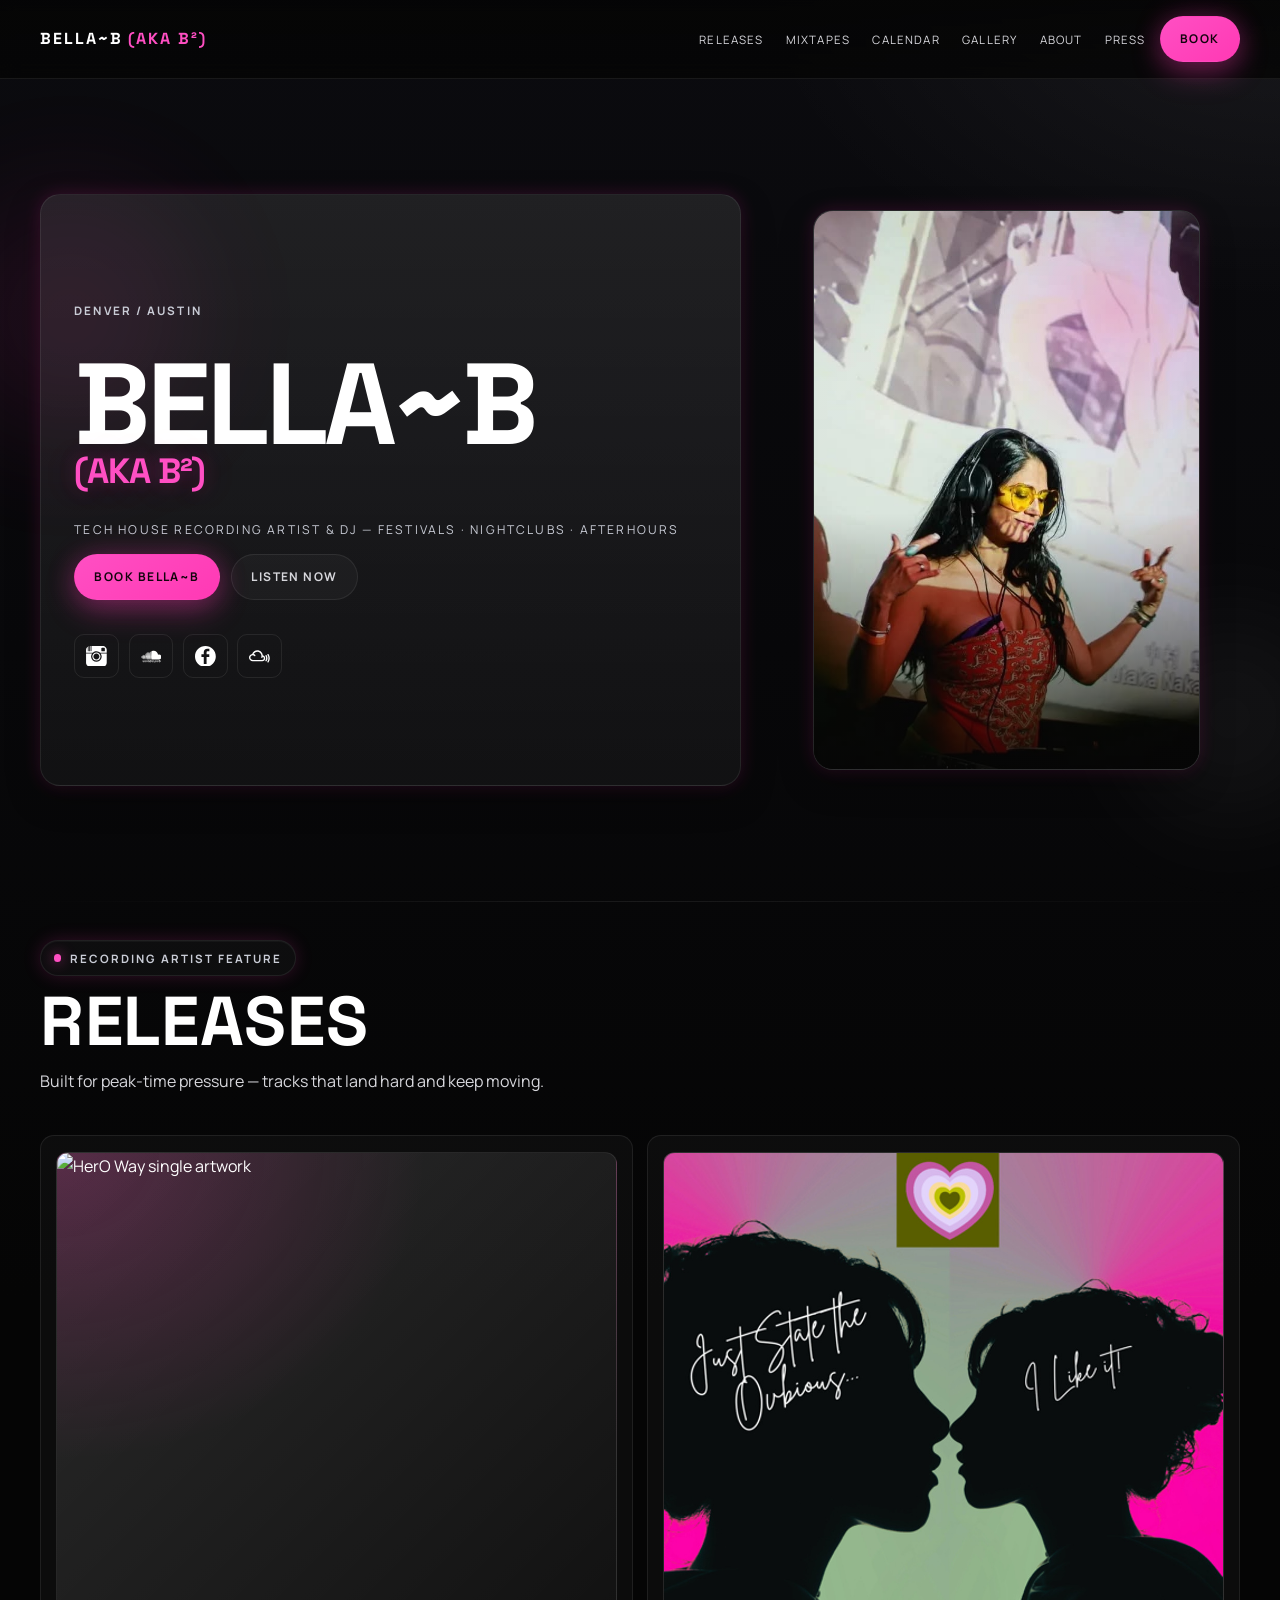
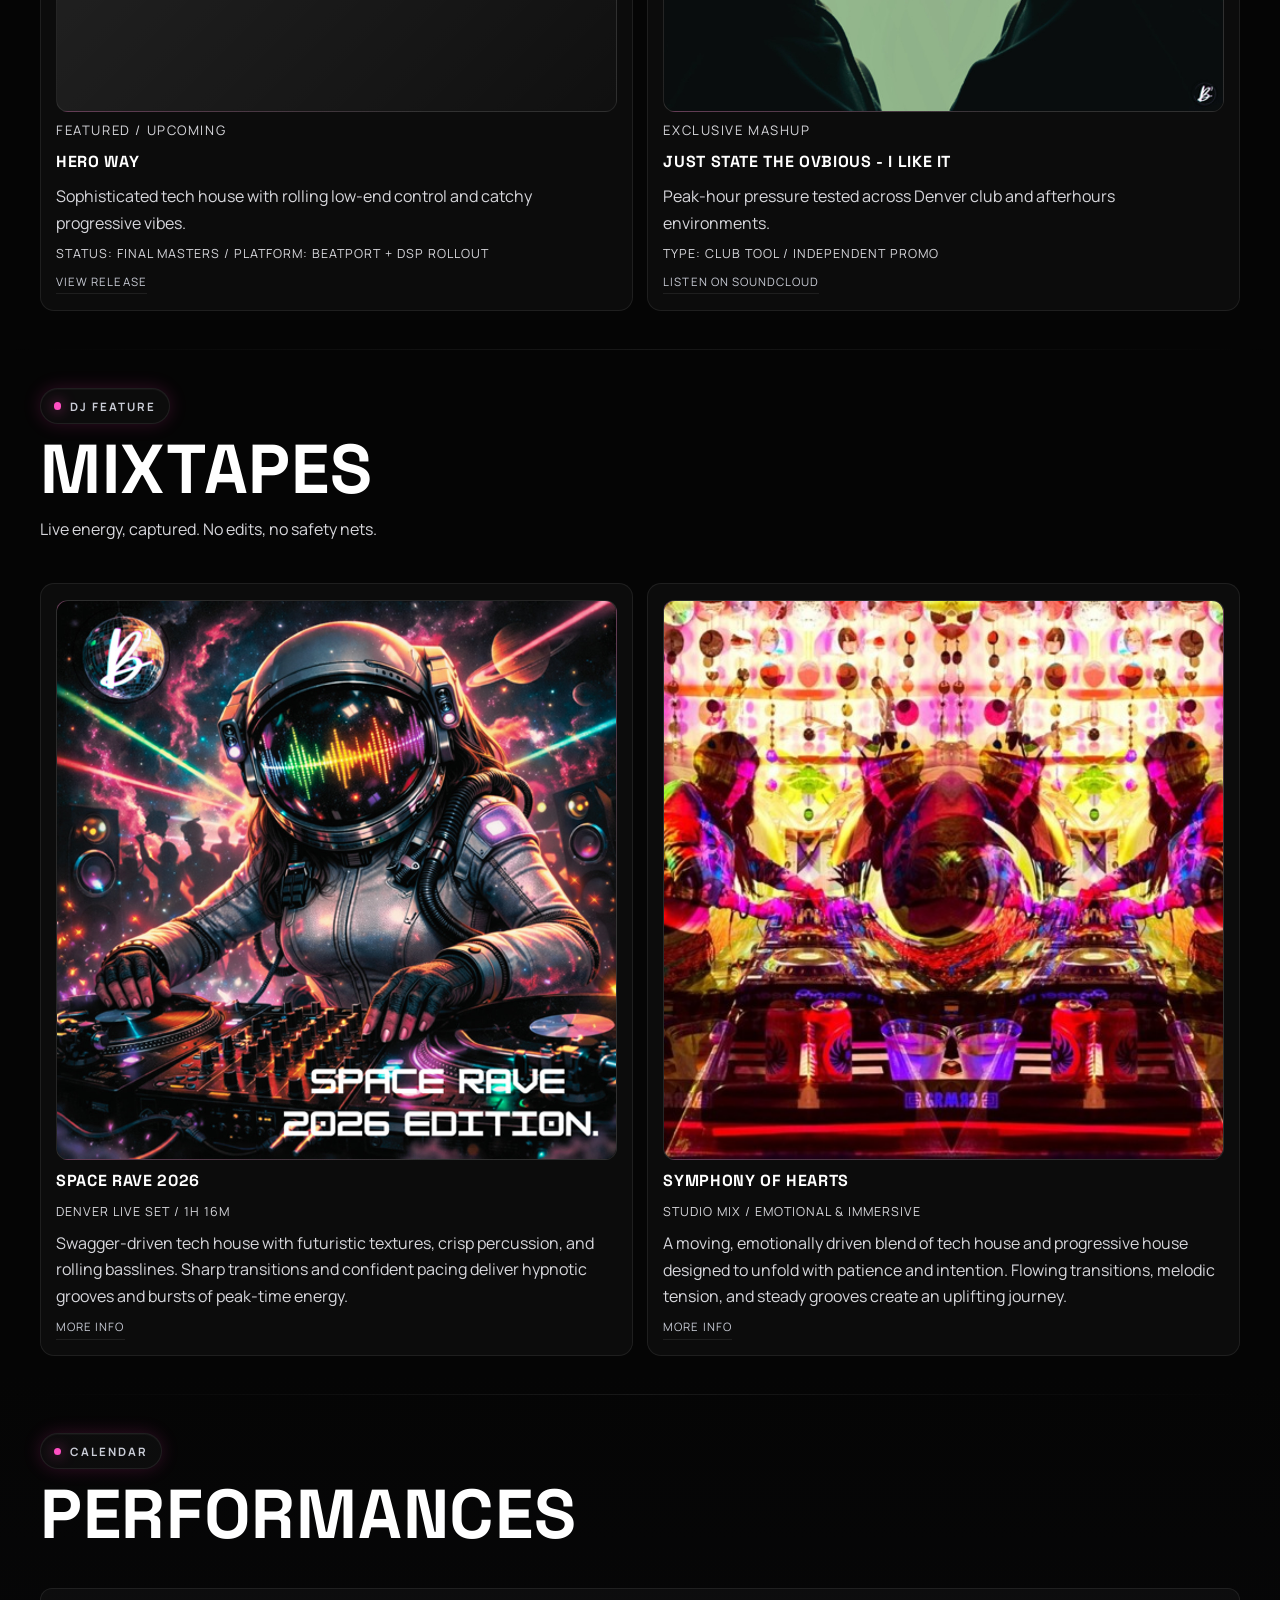
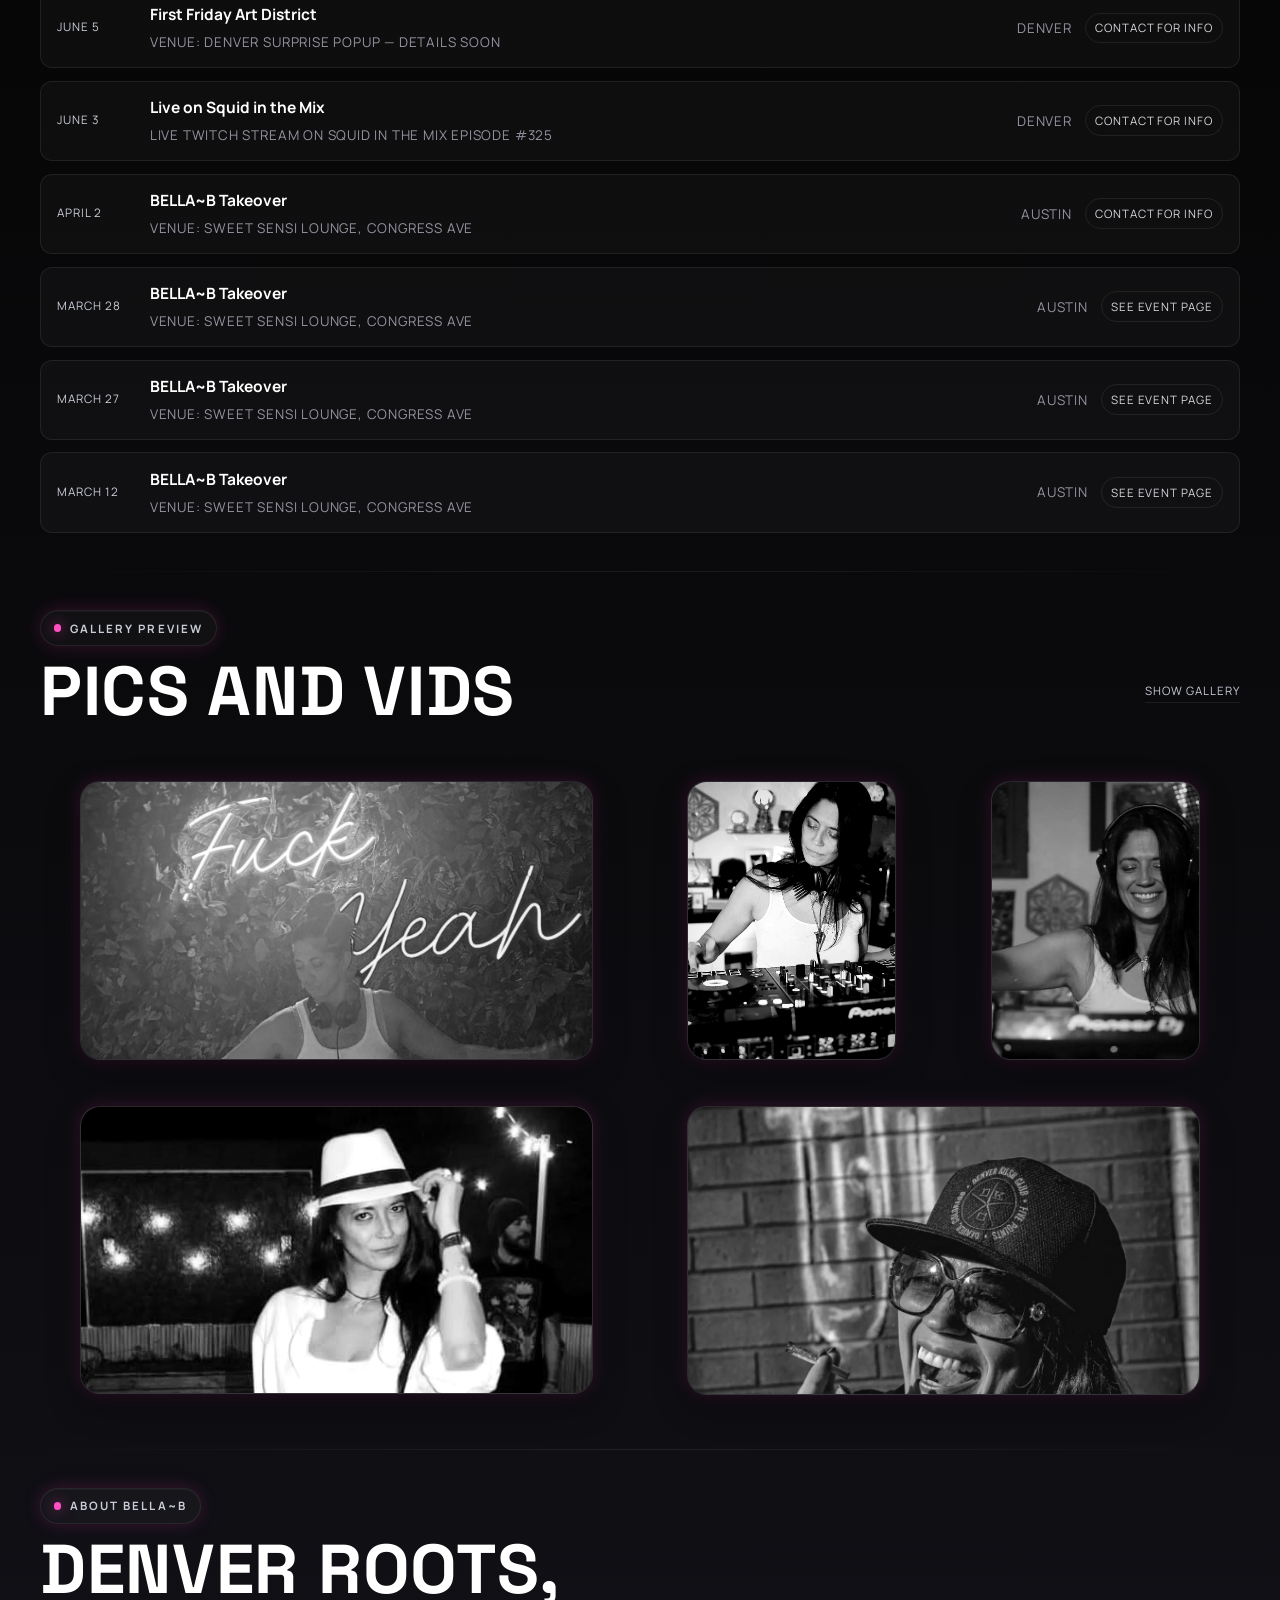
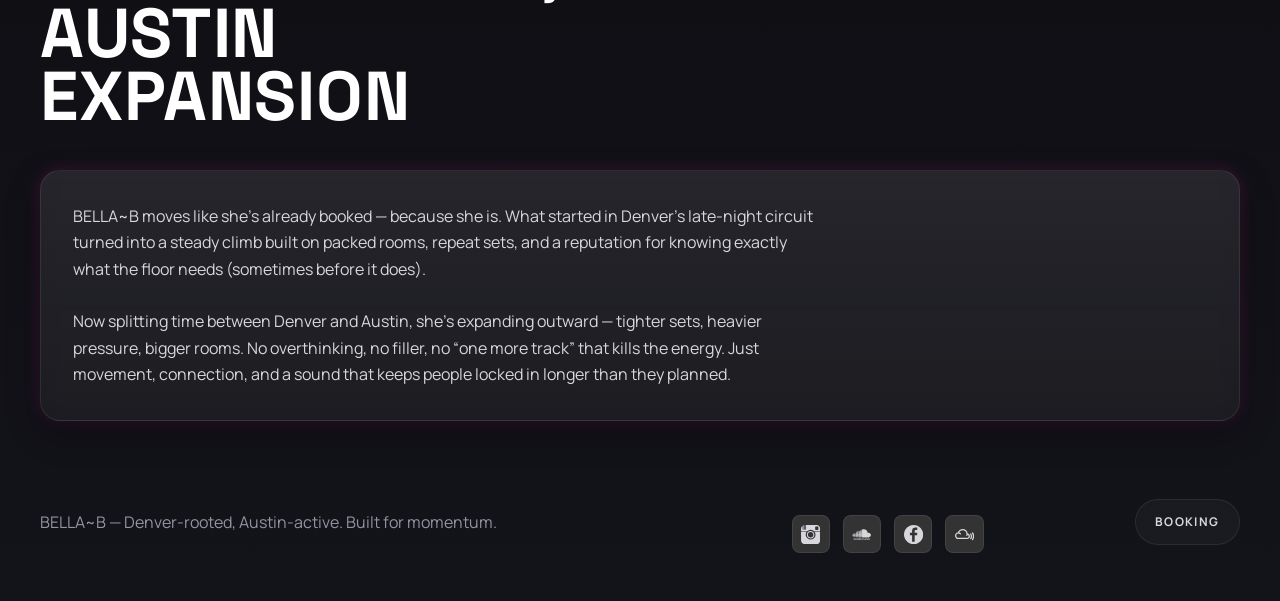
==== commit 0deb5e9c: "Add favicon" ====
--- a/index.html
+++ b/index.html
@@ -12,6 +12,11 @@
   <link
     href="https://fonts.googleapis.com/css2?family=Manrope:wght@400;500;600;700;800&family=Space+Grotesk:wght@500;700&display=swap"
     rel="stylesheet" />
+  <link rel="icon" type="image/x-icon" href="assets/icons/site/favicon.ico" />
+  <link rel="icon" type="image/png" sizes="16x16" href="assets/icons/site/favicon-16x16.png" />
+  <link rel="icon" type="image/png" sizes="32x32" href="assets/icons/site/favicon-32x32.png" />
+  <link rel="apple-touch-icon" sizes="180x180" href="assets/icons/site/apple-touch-icon.png" />
+  <link rel="manifest" href="assets/icons/site/site.webmanifest" />
   <link rel="stylesheet" href="styles.css" />
 </head>
 
@@ -127,7 +132,7 @@
               <p class="release-meta">Type: Club tool / Independent Promo</p>
               <a class="card-cta"
                 href="https://soundcloud.com/djbellab/just-state-the-ovbious-i-like-this-b-be-svendsen-vs-carbon-dirty-dishes"
-                target="_blank">Listen on SoundCloud</a>
+                target="_blank" rel="noopener noreferrer">Listen on SoundCloud</a>
             </article>
           </div>
         </div>
@@ -192,7 +197,7 @@
               <time datetime="2026-06-03">June 3</time>
               <div class="event-main">
                 <strong>Live on Squid in the Mix</strong>
-                <span>Broadcast: Squid in the Mix, Denver, CO</span>
+                <span>LIVE TWITCH stream on Squid in the Mix Episode #325</span>
               </div>
               <span class="event-city">Denver</span>
               <a class="event-link" href="mailto:booking@djbellab.com">Contact for info</a>
@@ -213,7 +218,7 @@
                 <span>Venue: Sweet Sensi Lounge, Congress Ave</span>
               </div>
               <span class="event-city">Austin</span>
-              <a class="event-link" href="https://partiful.com/e/5hRH8SUQg2d10uFYzB2Z?" target="_blank">See event
+              <a class="event-link" href="https://partiful.com/e/5hRH8SUQg2d10uFYzB2Z?" target="_blank" rel="noopener noreferrer">See event
                 page</a>
             </li>
             <li>
@@ -223,7 +228,7 @@
                 <span>Venue: Sweet Sensi Lounge, Congress Ave</span>
               </div>
               <span class="event-city">Austin</span>
-              <a class="event-link" href="https://partiful.com/e/5hRH8SUQg2d10uFYzB2Z?" target="_blank">See event
+              <a class="event-link" href="https://partiful.com/e/5hRH8SUQg2d10uFYzB2Z?" target="_blank" rel="noopener noreferrer">See event
                 page</a>
             </li>
             <li>
@@ -233,7 +238,7 @@
                 <span>Venue: Sweet Sensi Lounge, Congress Ave</span>
               </div>
               <span class="event-city">Austin</span>
-              <a class="event-link" href="https://partiful.com/e/XDsiNrNopZErs5RUHOjv" target="_blank">See event
+              <a class="event-link" href="https://partiful.com/e/XDsiNrNopZErs5RUHOjv" target="_blank" rel="noopener noreferrer">See event
                 page</a>
             </li>
           </ul>
--- a/styles.css
+++ b/styles.css
@@ -1044,6 +1044,10 @@
   overflow: hidden;
 }
 
+.spotlight-player iframe {
+  border-radius: 12px;
+}
+
 .release-links {
   display: flex;
   flex-direction: column;
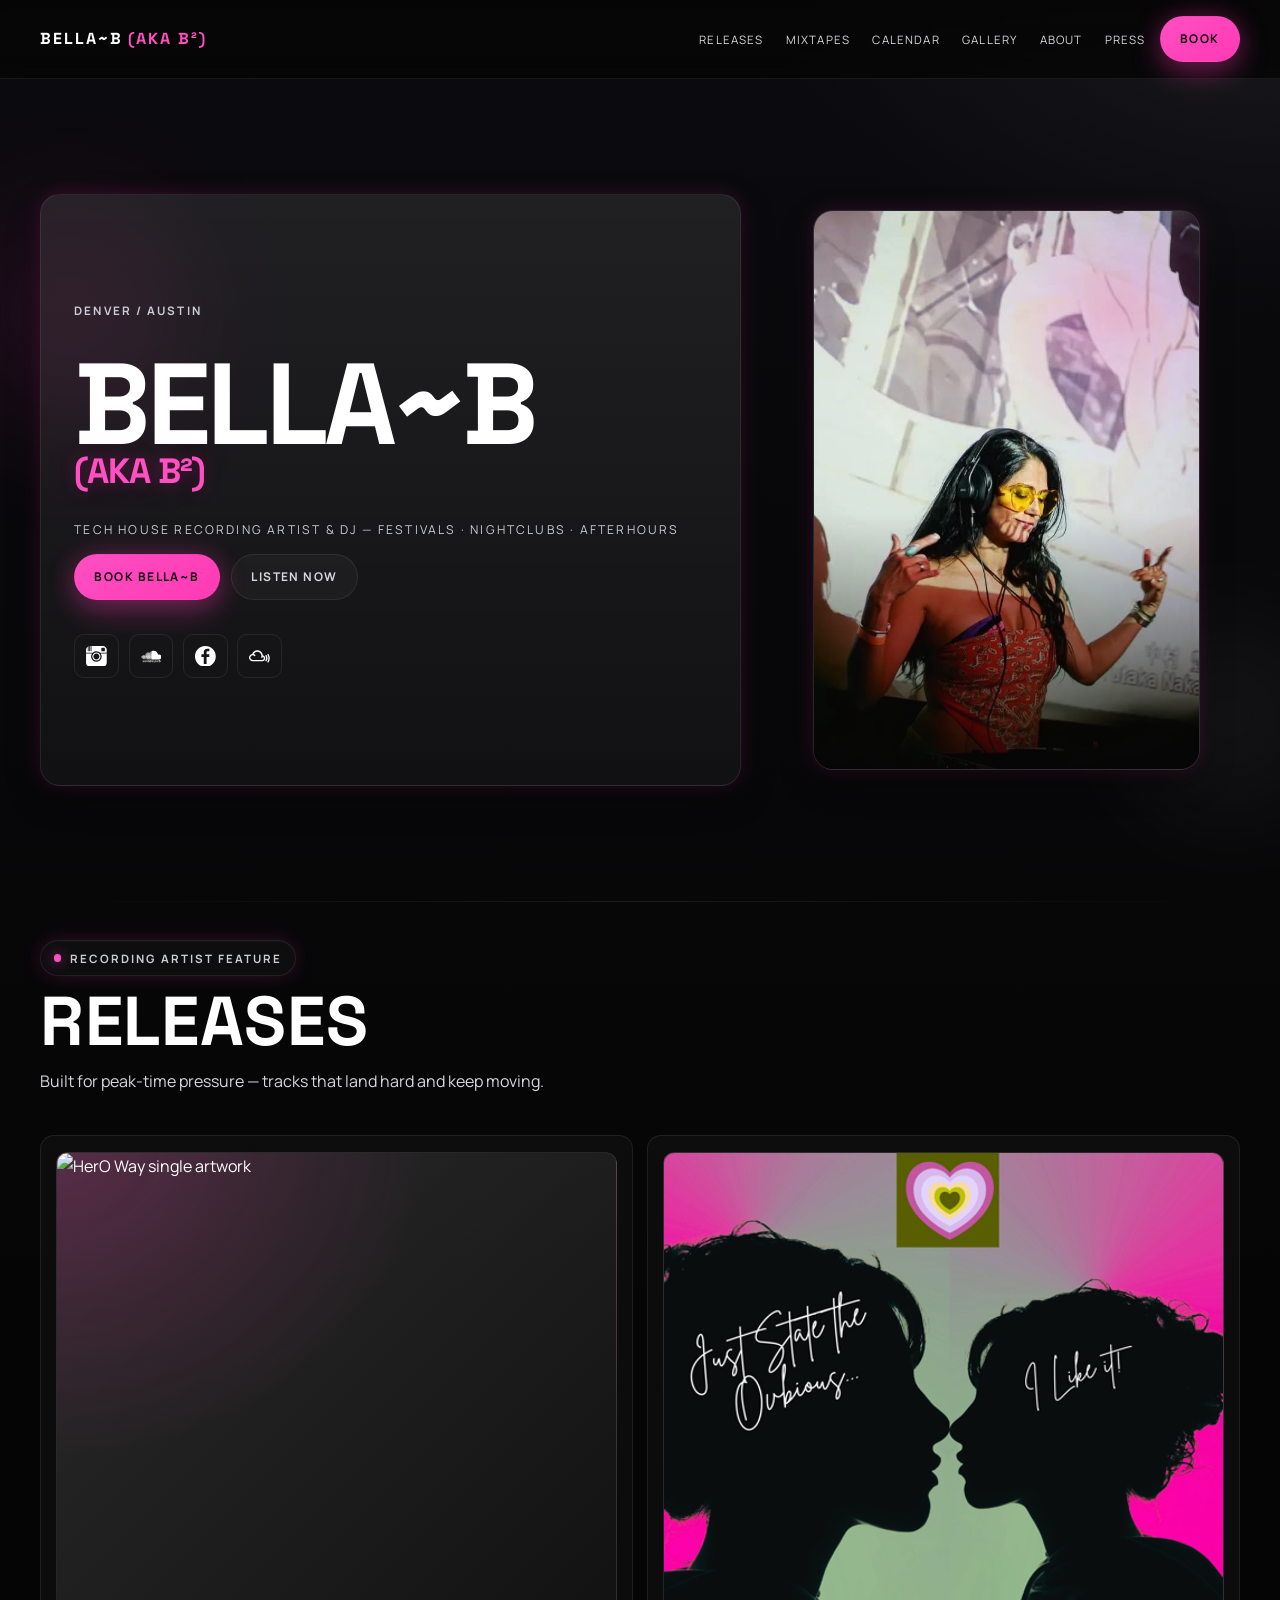
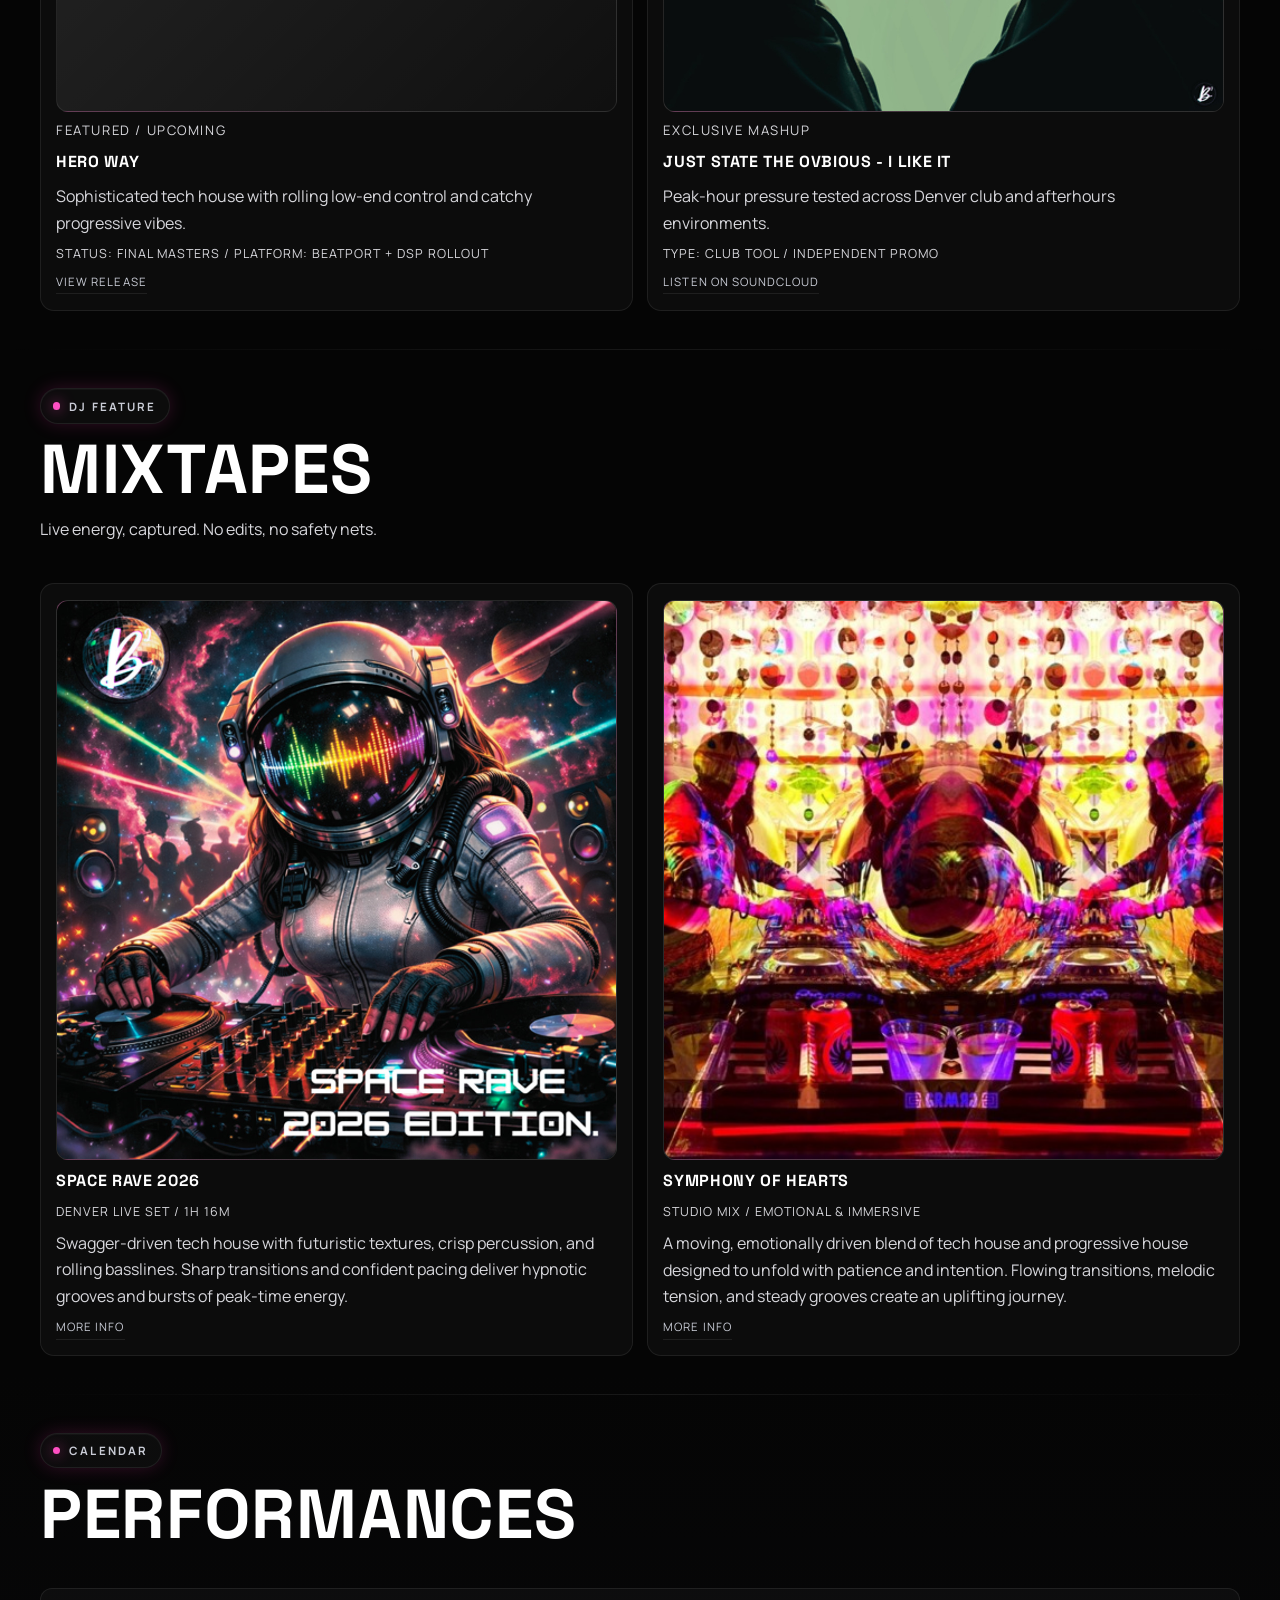
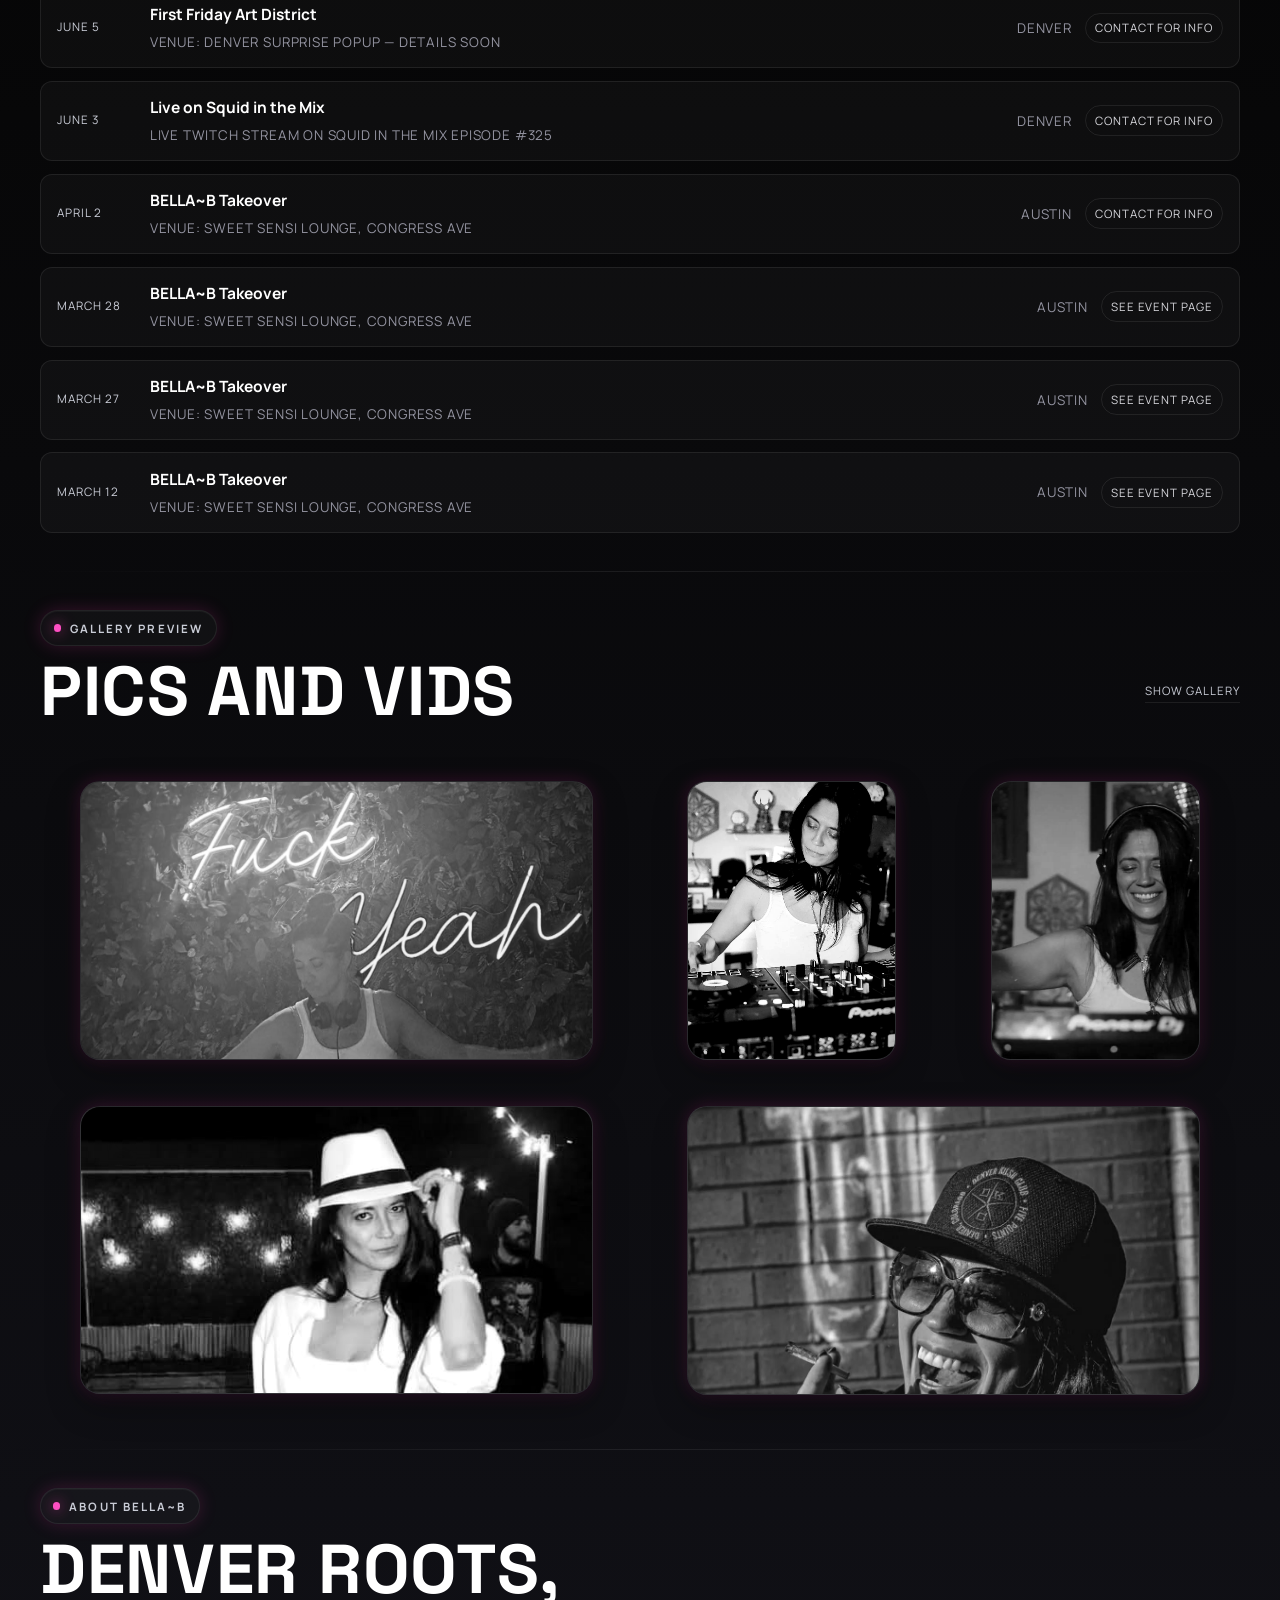
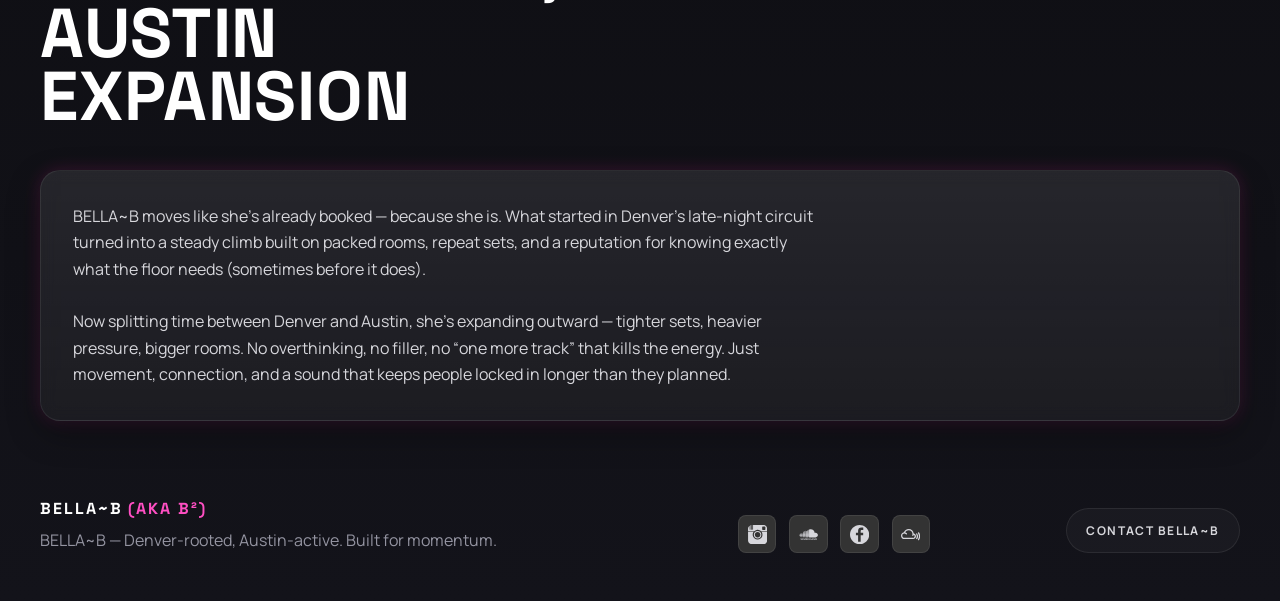
==== commit 794d7f46: "Correct footer styles" ====
--- a/index.html
+++ b/index.html
@@ -313,7 +313,10 @@
 
     <footer class="site-footer">
       <div class="container footer-grid">
-        <p class="footer-note">BELLA~B — Denver-rooted, Austin-active. Built for momentum.</p>
+        <div>
+          <a class="wordmark" href="index.html">Bella~B <span class="accent">(AKA B²)</span></a>
+          <p class="footer-note">BELLA~B — Denver-rooted, Austin-active. Built for momentum.</p>
+        </div>
         <div class="socials" aria-label="Social links">
           <a href="https://www.instagram.com/dj.bellab.ig/" target="_blank" rel="noopener noreferrer" title="Instagram">
             <svg class="social-icon" viewBox="0 0 410.34 412.35" xmlns="http://www.w3.org/2000/svg">
@@ -350,7 +353,7 @@
             </svg>
           </a>
         </div>
-        <a class="button button--ghost" href="mailto:booking@djbellab.com">Booking</a>
+        <a class="button button--ghost" href="mailto:booking@djbellab.com">Contact BELLA~B</a>
       </div>
     </footer>
   </div>
--- a/styles.css
+++ b/styles.css
@@ -871,7 +871,14 @@
   display: grid;
   gap: 1rem;
   grid-template-columns: 1.3fr 1fr auto;
-  align-items: center;
+  align-items: end;
+}
+
+.footer-grid > div:not(.socials) {
+  display: flex;
+  flex-direction: column;
+  justify-content: flex-end;
+  gap: 0.3rem;
 }
 
 .footer-note {
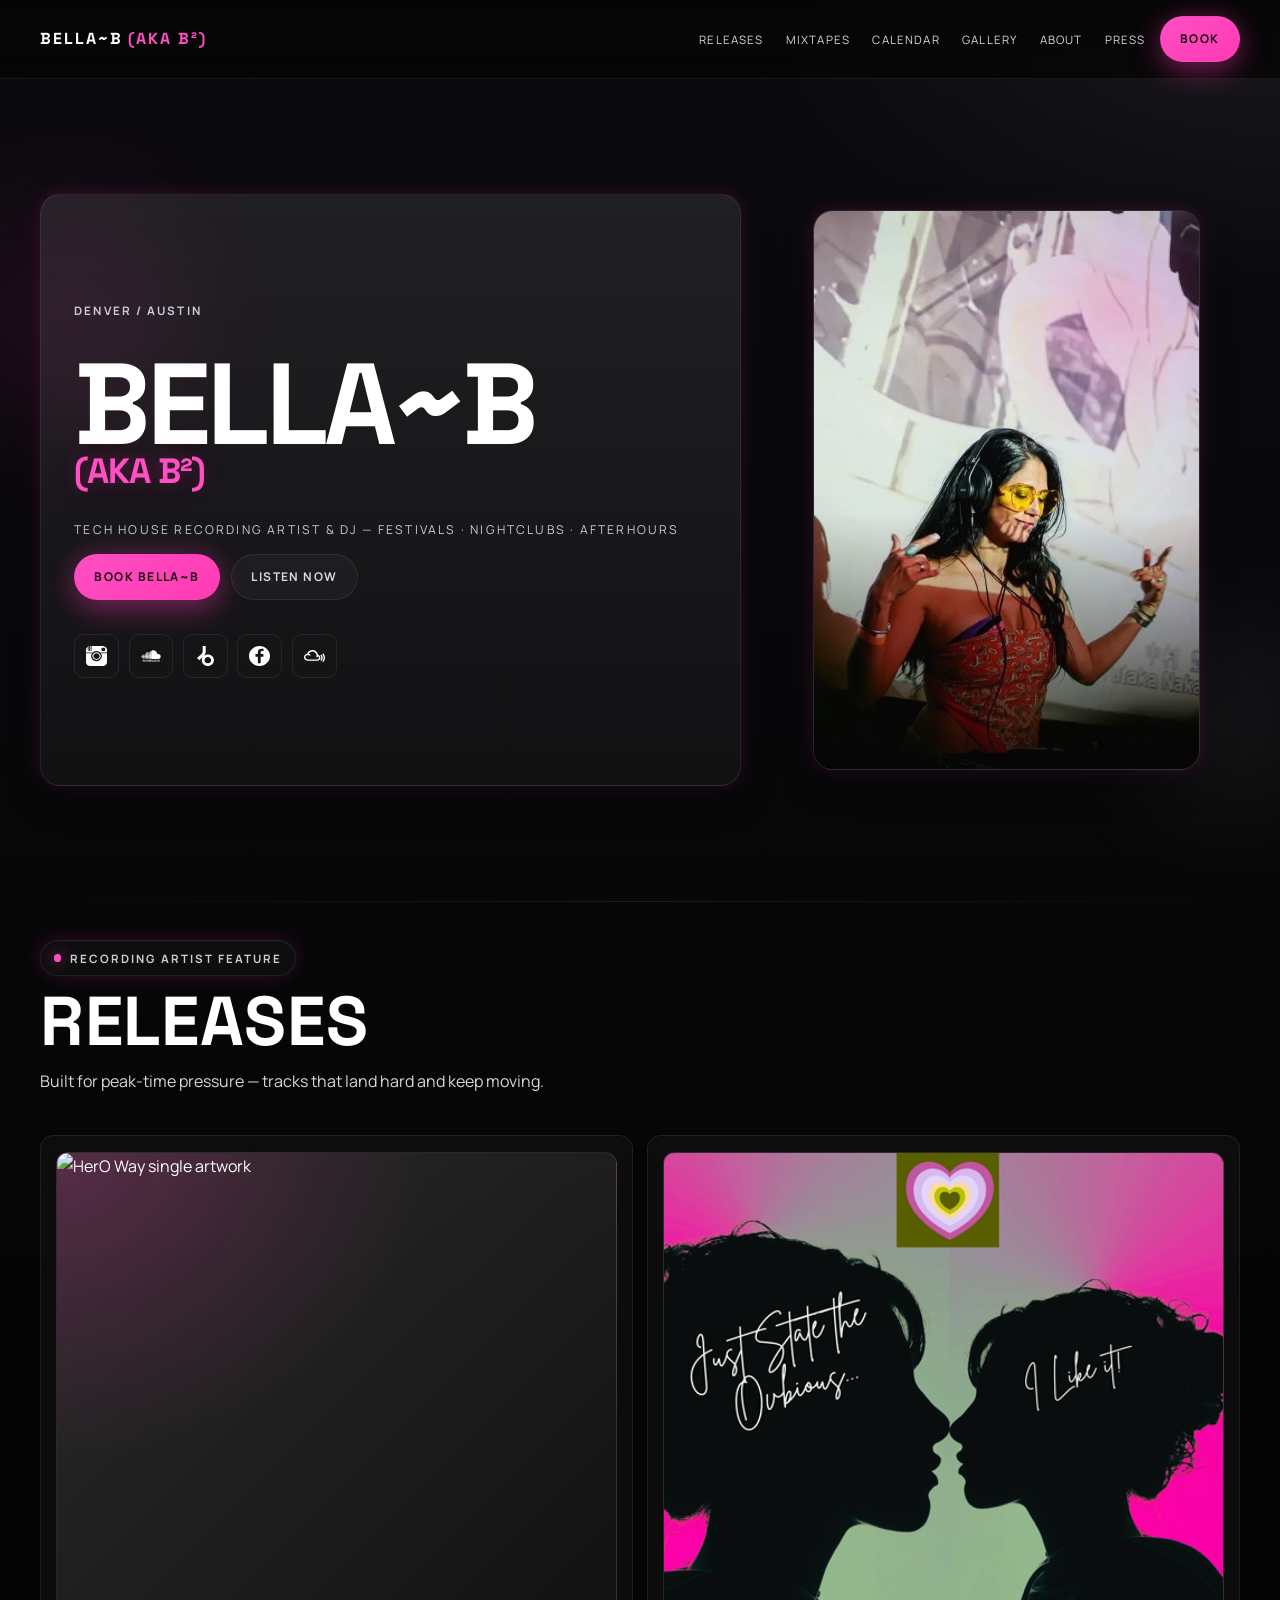
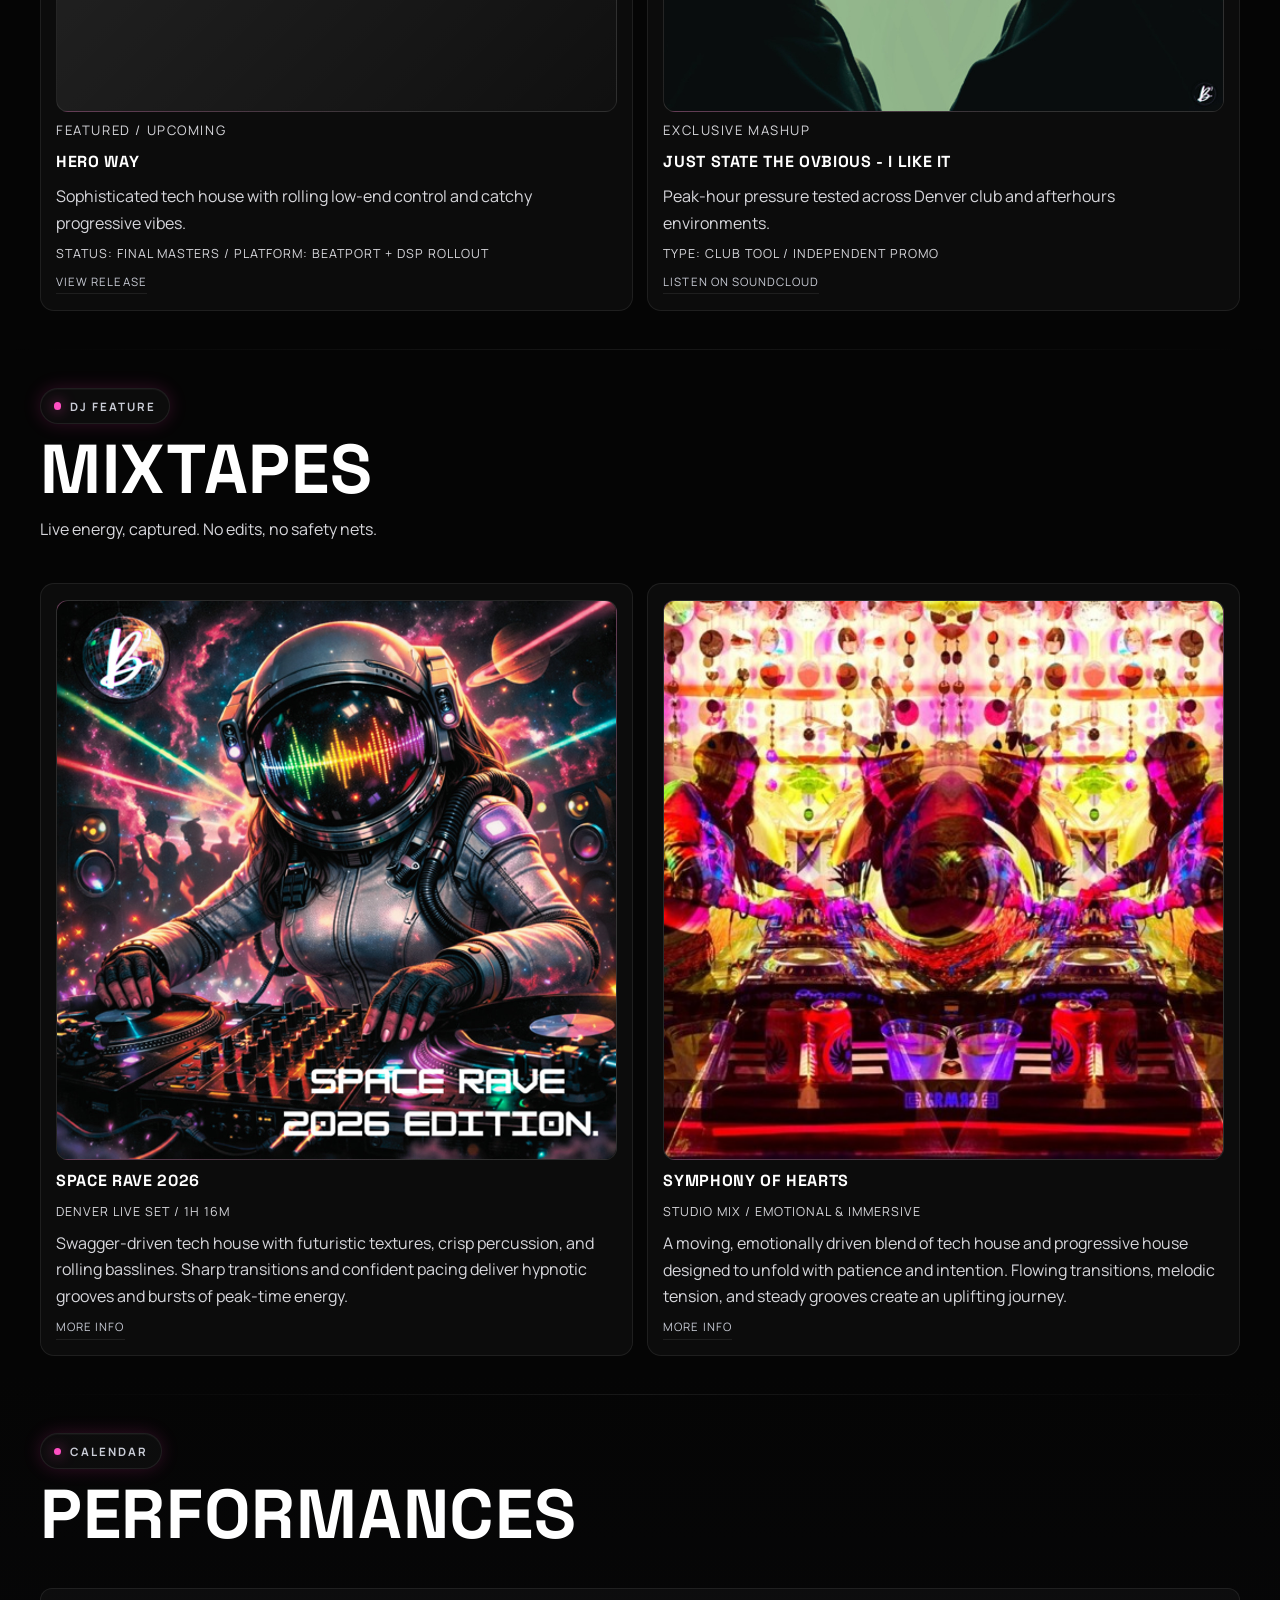
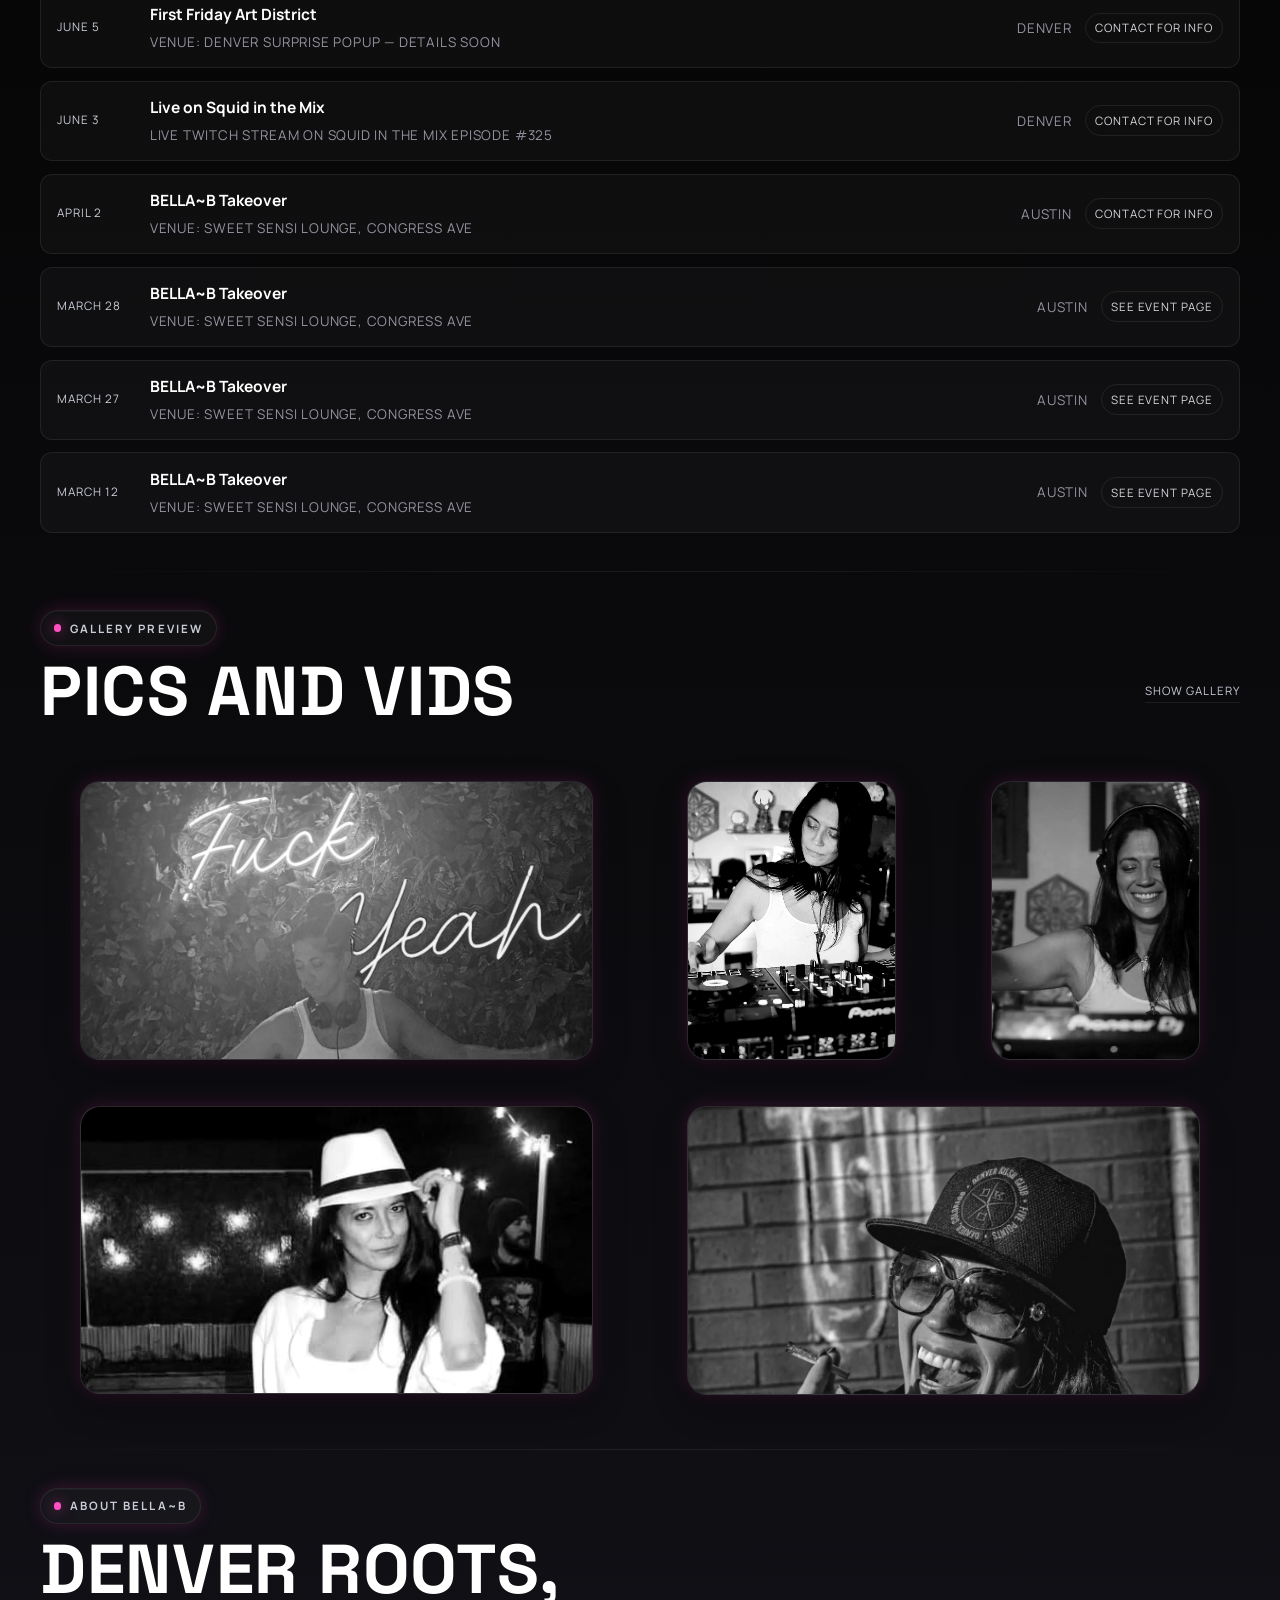
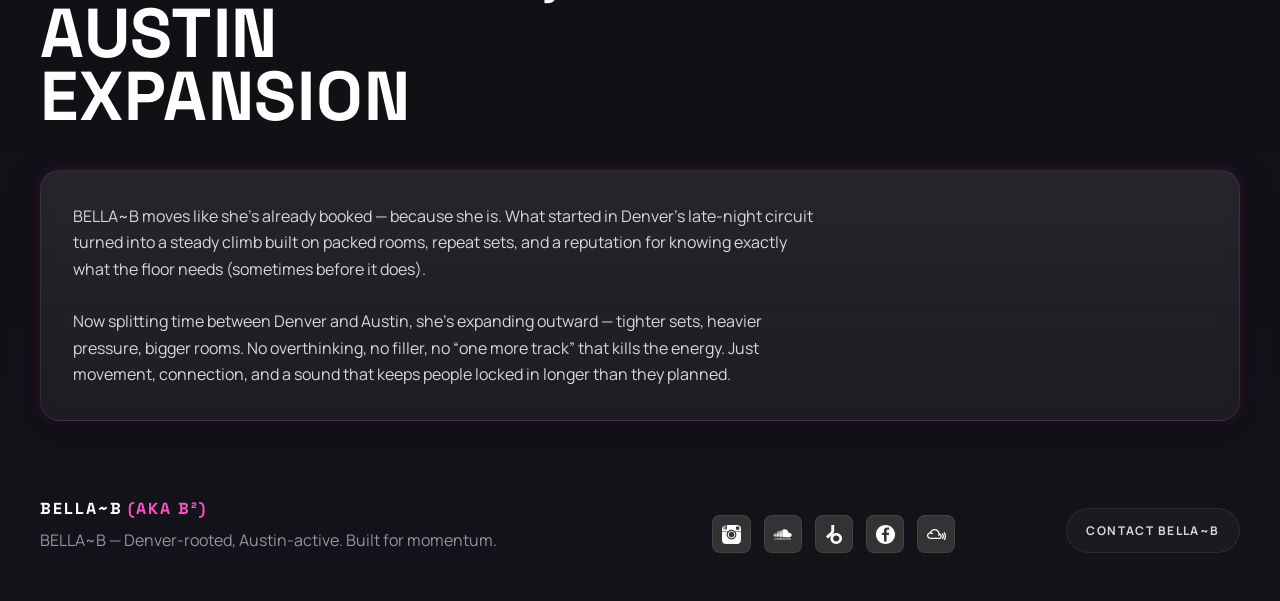
==== commit 695673a4: "Add Beatport link to social buttons; update social link icons to use SVGs instead of embedded paths;" ====
--- a/index.html
+++ b/index.html
@@ -52,41 +52,20 @@
               <a class="button button--ghost" href="releases.html">Listen Now</a>
             </div>
             <div class="hero-socials" aria-label="Follow BELLA~B">
-              <a href="https://www.instagram.com/dj.bellab.ig/" target="_blank" rel="noopener noreferrer"
-                title="Instagram">
-                <svg class="social-icon" viewBox="0 0 410.34 412.35" xmlns="http://www.w3.org/2000/svg">
-                  <path
-                    d="M83.31.16h4.8c2.25.58,2.94,2.21,2.94,4.32,0,.64.01,1.28.01,1.92-.04,12.83-.08,25.67-.11,38.5-.03,14.11-.04,28.23-.05,42.34,0,3.88-.06,7.76.06,11.63.07,2.33,1.03,3.39,3.32,3.41,3.19.04,6.39-.16,9.56-.44,1.79-.16,2.98-1.32,3.29-3.16.2-1.18.37-2.37.39-3.57.05-4.48.05-8.96.05-13.43-.01-25.59-.04-51.18-.05-76.77,0-2.69,0-4.01,3.14-4.76h186.24c.43.05.86.14,1.29.14,11.08.03,22.16.06,33.24.05,5.62,0,11.17.56,16.64,1.88,17.21,4.13,31.43,13.16,42.94,26.5,9.19,10.65,15.28,22.87,17.8,36.77,1.35,7.43,1.5,14.96,1.55,22.47.09,14.64-.03,29.27-.07,43.91,0,2.29-.63,2.89-2.93,2.93-.48,0-.96,0-1.44,0-40.76,0-81.51-.01-122.27.06-2.73,0-4.82-.78-6.76-2.65-5.36-5.13-11.24-9.62-17.6-13.44-22.67-13.65-47.06-18.41-73.13-13.63-20.3,3.72-37.88,13.02-52.99,27-2,1.85-4.16,2.7-6.9,2.7-41-.05-81.99-.04-122.99-.04-2.5,0-3.1-.59-3.1-3.12,0-3.68.08-7.36.06-11.04-.09-15.51-.75-31.03.48-46.53.75-9.41,2.85-18.46,6.84-27.03,6.03-12.95,15.31-23.21,26.54-31.84.17-.13.39-.18.62-.29.02.22.05.33.05.45-.02,24.48-.04,48.96-.06,73.43,0,3.4-.09,6.8.07,10.19.1,2.29,1.07,3.26,3.32,3.28,3.07.02,6.15-.15,9.21-.46,2.04-.21,3.04-1.43,3.32-3.53.17-1.3.26-2.63.26-3.95.03-27.68.04-55.36.05-83.03,0-.6-.01-1.2-.09-1.79-.37-2.77-.21-3.11,2.27-4.28,2.47-1.17,4.98-2.17,7.75-2.37,1.99-.15,2.49.38,2.21,2.32-.1.71-.17,1.43-.17,2.15,0,25.04.02,50.08.04,75.11,0,5.48-.04,10.96-.02,16.44,0,2.34.89,3.36,3.23,3.41,2.95.06,5.92,0,8.87-.22,2.73-.21,3.87-1.42,4.26-4.17.21-1.54.28-3.11.29-4.66.05-14.68.11-29.36.09-44.03-.02-14.56-.13-29.12-.2-43.67-.02-3.91.35-4.43,3.87-5.39ZM303.6,69.51h.01c0,7.64-.12,15.27.04,22.91.15,7.42,5.43,12.38,12.9,12.39,14.43.02,28.87.02,43.3,0,7.7-.01,13.09-5.31,13.12-13.01.05-14.79.06-29.59,0-44.38-.03-7.75-5.16-13.02-12.9-13.08-14.55-.11-29.11-.12-43.66,0-7.61.06-12.56,4.94-12.76,12.52-.19,7.55-.04,15.11-.04,22.67Z"
-                    fill="currentColor" />
-                  <path
-                    d="M119.61,147.31c-15.93,23.72-22.69,49.33-18.02,77.54,4.08,24.63,15.21,45.42,34.15,61.87,37.9,32.93,92.27,35.12,132.08,5.11,22.6-17.03,36.19-39.72,40.6-67.63,4.41-27.92-2.35-53.42-18.17-76.89h1.48c34.04-.02,68.08-.03,102.12-.05,3.76,0,7.52-.03,11.28-.03.72,0,1.44.02,2.16.1,1.75.21,2.74,1.08,2.86,2.84.17,2.35.19,4.71.19,7.07-.02,17.04-.07,34.08-.08,51.12-.03,41.56.04,83.12-.11,124.68-.07,20.41-7.49,38.08-21.21,53.06-12.1,13.2-27.03,21.57-44.67,24.84-4.46.83-9.05,1.29-13.58,1.29-83.36.07-166.72.25-250.07-.04-37.65-.13-68.88-25.1-77.89-60.99-1.79-7.13-2.52-14.39-2.51-21.74.03-38.76.03-77.52,0-116.28-.01-19.84-.1-39.68-.14-59.52,0-.88.05-1.76.14-2.63.26-2.47,1.35-3.59,3.86-3.71,2.63-.12,5.28-.09,7.91-.09,35.32.02,70.64.05,105.96.08h1.67Z"
-                    fill="currentColor" />
-                  <path
-                    d="M205.49,127.34c44.63.02,80.79,36.3,80.72,80.99-.07,44.84-36.11,80.65-81.16,80.63-44.67-.02-80.85-36.24-80.84-80.92,0-44.48,36.52-80.73,81.28-80.7ZM265.07,209.12c.18-33.12-25.56-60.99-60.39-60.51-33.01.46-59.69,27.94-58.68,60.65,1.01,33.03,27.64,59.5,61.21,58.59,31.65-.86,58.19-27.6,57.86-58.73Z"
-                    fill="currentColor" />
-                </svg>
+              <a href="https://www.instagram.com/dj.bellab.ig/" target="_blank" rel="noopener noreferrer" title="Instagram">
+                <img class="social-icon" src="assets/icons/socials/instagram.svg" alt="Instagram" />
               </a>
               <a href="https://soundcloud.com/djbellab/" target="_blank" rel="noopener noreferrer" title="SoundCloud">
-                <svg class="social-icon" viewBox="-1.59 -1.59 1024 598" xmlns="http://www.w3.org/2000/svg">
-                  <path
-                    d="M28.38,273.98c-2.06,0-3.7,1.6-3.97,3.87l-7.24,54.97l7.24,54.02c0.27,2.28,1.91,3.86,3.97,3.86c2,0,3.63-1.58,3.95-3.84l0,0v-0.01c0,0,0,0,0,0.01l8.58-54.05l-8.58-54.98C32.02,275.57,30.37,273.98,28.38,273.98z M69.08,243.94c-0.34-2.36-2.03-3.99-4.12-3.99c-2.1,0-3.83,1.68-4.12,3.99c0,0.02-9.73,88.88-9.73,88.88l9.73,86.91c0.28,2.33,2.01,4.01,4.12,4.01c2.08,0,3.77-1.64,4.11-3.99l11.07-86.93L69.08,243.94z M222.38,161.96c-3.99,0-7.29,3.27-7.48,7.42l-7.75,163.52l7.75,105.68c0.2,4.13,3.49,7.39,7.48,7.39c3.97,0,7.26-3.27,7.49-7.41v0.03l8.76-105.69l-8.76-163.52C229.64,165.23,226.35,161.96,222.38,161.96z M143.04,218.79c-3.07,0-5.57,2.45-5.81,5.72l-8.73,108.35l8.73,104.82c0.23,3.25,2.75,5.69,5.81,5.69c3.03,0,5.53-2.45,5.8-5.69l9.92-104.82l-9.92-108.37C148.57,221.24,146.07,218.79,143.04,218.79z M303.02,445.95c4.95,0,8.97-3.99,9.17-9.1l7.6-103.9l-7.59-217.71c-0.2-5.11-4.23-9.1-9.17-9.1c-4.99,0-9.03,4-9.19,9.11c0,0.01-6.74,217.68-6.74,217.68l6.74,103.94C294,441.95,298.04,445.95,303.02,445.95z M468.09,446.44c6.81,0,12.43-5.61,12.56-12.51v0.07v-0.07l5.3-100.92l-5.3-251.43c-0.12-6.89-5.75-12.51-12.56-12.51c-6.82,0-12.45,5.61-12.56,12.52l-4.74,251.34c0,0.16,4.74,101.07,4.74,101.07C455.64,440.83,461.28,446.44,468.09,446.44z M384.93,446.05c5.93,0,10.71-4.76,10.87-10.82v0.07l6.45-102.32l-6.46-219.28c-0.16-6.07-4.94-10.81-10.87-10.81c-5.97,0-10.75,4.75-10.88,10.81l-5.74,219.29l5.75,102.3C374.18,441.29,378.96,446.05,384.93,446.05z M182.56,445.09c3.52,0,6.38-2.82,6.64-6.53l9.34-105.7l-9.34-100.55c-0.26-3.71-3.11-6.51-6.64-6.51c-3.58,0-6.43,2.82-6.65,6.56l-8.23,100.5l8.23,105.69C176.14,442.27,178.98,445.09,182.56,445.09z M103.84,439.3c2.58,0,4.66-2.03,4.96-4.84l10.49-101.62l-10.48-105.45c-0.31-2.82-2.39-4.85-4.97-4.85c-2.61,0-4.69,2.04-4.96,4.85c0,0.01-9.24,105.45-9.24,105.45l9.24,101.6C99.14,437.25,101.22,439.3,103.84,439.3z M426.35,110.04c-6.44,0-11.6,5.12-11.73,11.68l-5.24,211.28l5.24,101.66c0.13,6.47,5.28,11.59,11.73,11.59c6.43,0,11.56-5.11,11.71-11.66v0.09L443.93,333l-5.88-211.31C437.91,115.16,432.78,110.04,426.35,110.04z M262.55,446.16c4.45,0,8.12-3.63,8.33-8.26l8.17-104.97l-8.17-200.92c-0.22-4.64-3.88-8.26-8.33-8.26c-4.49,0-8.15,3.63-8.34,8.26c0,0.01-7.24,200.92-7.24,200.92l7.25,105.02C254.4,442.53,258.06,446.16,262.55,446.16z M353.83,436.25v-0.05l7.02-103.24l-7.02-225.04c-0.17-5.59-4.58-9.97-10.02-9.97c-5.47,0-9.88,4.37-10.03,9.97l-6.24,225.03l6.25,103.29c0.15,5.53,4.56,9.91,10.02,9.91c5.45,0,9.83-4.37,10.02-9.94V436.25z M885.11,203.24c-16.68,0-32.59,3.37-47.09,9.45C828.34,102.99,736.34,16.92,624.12,16.92c-27.46,0-54.23,5.41-77.87,14.55c-9.18,3.55-11.63,7.22-11.72,14.32v386.35c0.1,7.45,5.88,13.66,13.14,14.39c0.31,0.03,335.25,0.2,337.42,0.2c67.22,0,121.73-54.5,121.73-121.74S952.33,203.24,885.11,203.24z M509.65,45.45c-7.31,0-13.31,6-13.42,13.38l-5.49,274.22l5.5,99.52c0.1,7.27,6.1,13.26,13.41,13.26c7.29,0,13.29-5.99,13.4-13.37v0.12l5.97-99.53l-5.97-274.24C522.95,51.45,516.94,45.45,509.65,45.45z M115.47,524.11c-14.4-3.38-18.3-5.19-18.3-10.9c0-4.02,3.25-8.18,12.97-8.18c8.31,0,14.8,3.37,20.64,9.34l13.1-12.71c-8.57-8.95-18.94-14.27-33.08-14.27c-17.92,0-32.45,10.12-32.45,26.61c0,17.9,11.69,23.22,28.42,27.11c17.12,3.88,20.24,6.49,20.24,12.34c0,6.88-5.08,9.87-15.83,9.87c-8.7,0-16.87-2.98-23.23-10.4l-13.1,11.69c6.88,10.12,20.13,16.48,35.29,16.48c24.8,0,35.7-11.68,35.7-28.93C145.85,532.42,129.88,527.49,115.47,524.11z M199.06,487.39c-24.78,0-39.43,19.2-39.43,46.84c0,27.64,14.66,46.83,39.43,46.83s39.45-19.19,39.45-46.83C238.52,506.59,223.84,487.39,199.06,487.39z M199.06,563.05c-14.66,0-20.76-12.59-20.76-28.8c0-16.22,6.11-28.81,20.76-28.81c14.68,0,20.76,12.59,20.76,28.81C219.83,550.46,213.74,563.05,199.06,563.05z M311.84,539.82c0,14.53-7.15,23.49-18.69,23.49c-11.55,0-18.55-9.22-18.55-23.74v-50.76h-18.18v51.01c0,26.46,14.8,41.25,36.73,41.25c23.1,0,36.86-15.19,36.86-41.51v-50.76h-18.17V539.82L311.84,539.82z M408.37,527.23c0,5.07,0.26,16.48,0.26,19.85c-1.17-2.34-4.15-6.88-6.35-10.26l-32.2-48.02H352.7v90.85h17.91v-39.98c0-5.07-0.26-16.48-0.26-19.85c1.16,2.33,4.16,6.88,6.35,10.26l33.36,49.57h16.22V488.8h-17.91V527.23L408.37,527.23z M478.05,488.81h-28.42v90.85h27.11c23.36,0,46.47-13.51,46.47-45.42C523.21,501.01,504,488.81,478.05,488.81z M476.74,562.01h-8.94v-55.55h9.6c19.21,0,27.13,9.21,27.13,27.77C504.53,550.85,495.83,562.01,476.74,562.01z M579.4,505.42c8.17,0,13.37,3.64,16.61,9.87l16.87-7.78c-5.72-11.8-16.1-20.12-33.23-20.12c-23.72,0-40.35,19.2-40.35,46.84c0,28.67,15.95,46.83,39.7,46.83c16.49,0,27.38-7.65,33.61-20.5l-15.3-9.09c-4.8,8.06-9.61,11.56-17.78,11.56c-13.62,0-21.54-12.46-21.54-28.8C557.97,517.38,565.79,505.42,579.4,505.42z M646.78,488.81h-18.17v90.85h54.6v-17.92h-36.43V488.81z M731.07,487.39c-24.8,0-39.45,19.2-39.45,46.84c0,27.64,14.66,46.83,39.45,46.83c24.78,0,39.44-19.19,39.44-46.83C770.52,506.59,755.85,487.39,731.07,487.39z M731.07,563.05c-14.68,0-20.76-12.59-20.76-28.8c0-16.22,6.09-28.81,20.76-28.81c14.65,0,20.74,12.59,20.74,28.81C751.82,550.46,745.72,563.05,731.07,563.05z M843.83,539.82c0,14.53-7.12,23.49-18.67,23.49c-11.57,0-18.56-9.22-18.56-23.74v-50.76h-18.17v51.01c0,26.46,14.79,41.25,36.73,41.25c23.1,0,36.85-15.19,36.85-41.51v-50.76h-18.18V539.82z M913.12,488.81h-28.41v90.85h27.11c23.37,0,46.46-13.51,46.46-45.42C958.28,501.01,939.08,488.81,913.12,488.81z M911.83,562.01h-8.95v-55.55h9.61c19.19,0,27.11,9.21,27.11,27.77C939.59,550.85,930.9,562.01,911.83,562.01z"
-                    fill="currentColor" />
-                </svg>
-              </a>
-              <a href="https://www.facebook.com/dj.BellaB.IG/" target="_blank" rel="noopener noreferrer"
-                title="Facebook">
-                <svg class="social-icon" viewBox="0 0 97.75 97.75" xmlns="http://www.w3.org/2000/svg">
-                  <path
-                    d="M48.875,0C21.882,0,0,21.882,0,48.875S21.882,97.75,48.875,97.75S97.75,75.868,97.75,48.875S75.868,0,48.875,0z M67.521,24.89l-6.76,0.003c-5.301,0-6.326,2.519-6.326,6.215v8.15h12.641L67.07,52.023H54.436v32.758H41.251V52.023H30.229V39.258h11.022v-9.414c0-10.925,6.675-16.875,16.42-16.875l9.851,0.015V24.89L67.521,24.89z"
-                    fill="currentColor" />
-                </svg>
+                <img class="social-icon" src="assets/icons/socials/soundcloud.svg" alt="SoundCloud" />
+              </a>
+              <a href="https://www.beatport.com/artist/bellab/2325309" target="_blank" rel="noopener noreferrer" title="Beatport">
+                <img class="social-icon" src="assets/icons/socials/beatport.svg" alt="Beatport" />
+              </a>
+              <a href="https://www.facebook.com/dj.BellaB.IG/" target="_blank" rel="noopener noreferrer" title="Facebook">
+                <img class="social-icon" src="assets/icons/socials/facebook.svg" alt="Facebook" />
               </a>
               <a href="https://www.mixcloud.com/BellaB123/" target="_blank" rel="noopener noreferrer" title="Mixcloud">
-                <svg class="social-icon" viewBox="0 0 24 24" xmlns="http://www.w3.org/2000/svg">
-                  <path
-                    d="M21.95 19.062c-.154 0-.31-.045-.445-.135-.369-.25-.465-.75-.225-1.11.738-1.094 1.125-2.381 1.125-3.719s-.387-2.625-1.125-3.721c-.249-.368-.145-.866.216-1.106.375-.249.87-.146 1.108.214.917 1.365 1.396 2.97 1.396 4.62 0 1.648-.479 3.254-1.396 4.619-.135.239-.39.359-.645.359l-.009-.021zM19.66 17.768c-.153 0-.308-.045-.445-.139-.369-.239-.463-.734-.215-1.094.489-.721.747-1.545.747-2.43 0-.855-.258-1.695-.747-2.431-.248-.36-.154-.854.215-1.095s.857-.15 1.106.225c.669.99 1.021 2.145 1.021 3.314 0 1.201-.352 2.34-1.021 3.315-.146.24-.406.36-.661.36v-.025zm-3.73-7.153c-.314-3.197-3.016-5.699-6.3-5.699-2.721 0-5.13 1.748-5.995 4.283C1.588 9.501 0 11.269 0 13.4c0 2.344 1.912 4.254 4.26 4.254h10.908c1.964 0 3.566-1.594 3.566-3.557 0-1.706-1.2-3.129-2.805-3.48v-.002zm-.762 5.446H4.263c-1.466 0-2.669-1.191-2.669-2.658 0-1.465 1.193-2.658 2.669-2.658.71 0 1.381.285 1.886.781.3.314.811.314 1.125 0 .3-.301.3-.811 0-1.125-.555-.542-1.231-.931-1.965-1.111.75-1.665 2.43-2.774 4.305-2.774 2.609 0 4.74 2.129 4.74 4.738 0 .512-.075 1.006-.24 1.486-.135.42.09.869.51 1.02.074.03.165.045.24.045.33 0 .645-.211.75-.54.105-.315.18-.63.225-.96.734.285 1.26 1.005 1.26 1.83 0 1.096-.885 1.979-1.965 1.979l.034-.053z"
-                    fill="currentColor" />
-                </svg>
+                <img class="social-icon" src="assets/icons/socials/mixcloud.svg" alt="Mixcloud" />
               </a>
             </div>
           </article>
@@ -319,38 +298,19 @@
         </div>
         <div class="socials" aria-label="Social links">
           <a href="https://www.instagram.com/dj.bellab.ig/" target="_blank" rel="noopener noreferrer" title="Instagram">
-            <svg class="social-icon" viewBox="0 0 410.34 412.35" xmlns="http://www.w3.org/2000/svg">
-              <path
-                d="M83.31.16h4.8c2.25.58,2.94,2.21,2.94,4.32,0,.64.01,1.28.01,1.92-.04,12.83-.08,25.67-.11,38.5-.03,14.11-.04,28.23-.05,42.34,0,3.88-.06,7.76.06,11.63.07,2.33,1.03,3.39,3.32,3.41,3.19.04,6.39-.16,9.56-.44,1.79-.16,2.98-1.32,3.29-3.16.2-1.18.37-2.37.39-3.57.05-4.48.05-8.96.05-13.43-.01-25.59-.04-51.18-.05-76.77,0-2.69,0-4.01,3.14-4.76h186.24c.43.05.86.14,1.29.14,11.08.03,22.16.06,33.24.05,5.62,0,11.17.56,16.64,1.88,17.21,4.13,31.43,13.16,42.94,26.5,9.19,10.65,15.28,22.87,17.8,36.77,1.35,7.43,1.5,14.96,1.55,22.47.09,14.64-.03,29.27-.07,43.91,0,2.29-.63,2.89-2.93,2.93-.48,0-.96,0-1.44,0-40.76,0-81.51-.01-122.27.06-2.73,0-4.82-.78-6.76-2.65-5.36-5.13-11.24-9.62-17.6-13.44-22.67-13.65-47.06-18.41-73.13-13.63-20.3,3.72-37.88,13.02-52.99,27-2,1.85-4.16,2.7-6.9,2.7-41-.05-81.99-.04-122.99-.04-2.5,0-3.1-.59-3.1-3.12,0-3.68.08-7.36.06-11.04-.09-15.51-.75-31.03.48-46.53.75-9.41,2.85-18.46,6.84-27.03,6.03-12.95,15.31-23.21,26.54-31.84.17-.13.39-.18.62-.29.02.22.05.33.05.45-.02,24.48-.04,48.96-.06,73.43,0,3.4-.09,6.8.07,10.19.1,2.29,1.07,3.26,3.32,3.28,3.07.02,6.15-.15,9.21-.46,2.04-.21,3.04-1.43,3.32-3.53.17-1.3.26-2.63.26-3.95.03-27.68.04-55.36.05-83.03,0-.6-.01-1.2-.09-1.79-.37-2.77-.21-3.11,2.27-4.28,2.47-1.17,4.98-2.17,7.75-2.37,1.99-.15,2.49.38,2.21,2.32-.1.71-.17,1.43-.17,2.15,0,25.04.02,50.08.04,75.11,0,5.48-.04,10.96-.02,16.44,0,2.34.89,3.36,3.23,3.41,2.95.06,5.92,0,8.87-.22,2.73-.21,3.87-1.42,4.26-4.17.21-1.54.28-3.11.29-4.66.05-14.68.11-29.36.09-44.03-.02-14.56-.13-29.12-.2-43.67-.02-3.91.35-4.43,3.87-5.39ZM303.6,69.51h.01c0,7.64-.12,15.27.04,22.91.15,7.42,5.43,12.38,12.9,12.39,14.43.02,28.87.02,43.3,0,7.7-.01,13.09-5.31,13.12-13.01.05-14.79.06-29.59,0-44.38-.03-7.75-5.16-13.02-12.9-13.08-14.55-.11-29.11-.12-43.66,0-7.61.06-12.56,4.94-12.76,12.52-.19,7.55-.04,15.11-.04,22.67Z"
-                fill="currentColor" />
-              <path
-                d="M119.61,147.31c-15.93,23.72-22.69,49.33-18.02,77.54,4.08,24.63,15.21,45.42,34.15,61.87,37.9,32.93,92.27,35.12,132.08,5.11,22.6-17.03,36.19-39.72,40.6-67.63,4.41-27.92-2.35-53.42-18.17-76.89h1.48c34.04-.02,68.08-.03,102.12-.05,3.76,0,7.52-.03,11.28-.03.72,0,1.44.02,2.16.1,1.75.21,2.74,1.08,2.86,2.84.17,2.35.19,4.71.19,7.07-.02,17.04-.07,34.08-.08,51.12-.03,41.56.04,83.12-.11,124.68-.07,20.41-7.49,38.08-21.21,53.06-12.1,13.2-27.03,21.57-44.67,24.84-4.46.83-9.05,1.29-13.58,1.29-83.36.07-166.72.25-250.07-.04-37.65-.13-68.88-25.1-77.89-60.99-1.79-7.13-2.52-14.39-2.51-21.74.03-38.76.03-77.52,0-116.28-.01-19.84-.1-39.68-.14-59.52,0-.88.05-1.76.14-2.63.26-2.47,1.35-3.59,3.86-3.71,2.63-.12,5.28-.09,7.91-.09,35.32.02,70.64.05,105.96.08h1.67Z"
-                fill="currentColor" />
-              <path
-                d="M205.49,127.34c44.63.02,80.79,36.3,80.72,80.99-.07,44.84-36.11,80.65-81.16,80.63-44.67-.02-80.85-36.24-80.84-80.92,0-44.48,36.52-80.73,81.28-80.7ZM265.07,209.12c.18-33.12-25.56-60.99-60.39-60.51-33.01.46-59.69,27.94-58.68,60.65,1.01,33.03,27.64,59.5,61.21,58.59,31.65-.86,58.19-27.6,57.86-58.73Z"
-                fill="currentColor" />
-            </svg>
+            <img class="social-icon" src="assets/icons/socials/instagram.svg" alt="Instagram" />
           </a>
           <a href="https://soundcloud.com/djbellab/" target="_blank" rel="noopener noreferrer" title="SoundCloud">
-            <svg class="social-icon" viewBox="-1.59 -1.59 1024 598" xmlns="http://www.w3.org/2000/svg">
-              <path
-                d="M28.38,273.98c-2.06,0-3.7,1.6-3.97,3.87l-7.24,54.97l7.24,54.02c0.27,2.28,1.91,3.86,3.97,3.86c2,0,3.63-1.58,3.95-3.84l0,0v-0.01c0,0,0,0,0,0.01l8.58-54.05l-8.58-54.98C32.02,275.57,30.37,273.98,28.38,273.98z M69.08,243.94c-0.34-2.36-2.03-3.99-4.12-3.99c-2.1,0-3.83,1.68-4.12,3.99c0,0.02-9.73,88.88-9.73,88.88l9.73,86.91c0.28,2.33,2.01,4.01,4.12,4.01c2.08,0,3.77-1.64,4.11-3.99l11.07-86.93L69.08,243.94z M222.38,161.96c-3.99,0-7.29,3.27-7.48,7.42l-7.75,163.52l7.75,105.68c0.2,4.13,3.49,7.39,7.48,7.39c3.97,0,7.26-3.27,7.49-7.41v0.03l8.76-105.69l-8.76-163.52C229.64,165.23,226.35,161.96,222.38,161.96z M143.04,218.79c-3.07,0-5.57,2.45-5.81,5.72l-8.73,108.35l8.73,104.82c0.23,3.25,2.75,5.69,5.81,5.69c3.03,0,5.53-2.45,5.8-5.69l9.92-104.82l-9.92-108.37C148.57,221.24,146.07,218.79,143.04,218.79z M303.02,445.95c4.95,0,8.97-3.99,9.17-9.1l7.6-103.9l-7.59-217.71c-0.2-5.11-4.23-9.1-9.17-9.1c-4.99,0-9.03,4-9.19,9.11c0,0.01-6.74,217.68-6.74,217.68l6.74,103.94C294,441.95,298.04,445.95,303.02,445.95z M468.09,446.44c6.81,0,12.43-5.61,12.56-12.51v0.07v-0.07l5.3-100.92l-5.3-251.43c-0.12-6.89-5.75-12.51-12.56-12.51c-6.82,0-12.45,5.61-12.56,12.52l-4.74,251.34c0,0.16,4.74,101.07,4.74,101.07C455.64,440.83,461.28,446.44,468.09,446.44z M384.93,446.05c5.93,0,10.71-4.76,10.87-10.82v0.07l6.45-102.32l-6.46-219.28c-0.16-6.07-4.94-10.81-10.87-10.81c-5.97,0-10.75,4.75-10.88,10.81l-5.74,219.29l5.75,102.3C374.18,441.29,378.96,446.05,384.93,446.05z M182.56,445.09c3.52,0,6.38-2.82,6.64-6.53l9.34-105.7l-9.34-100.55c-0.26-3.71-3.11-6.51-6.64-6.51c-3.58,0-6.43,2.82-6.65,6.56l-8.23,100.5l8.23,105.69C176.14,442.27,178.98,445.09,182.56,445.09z M103.84,439.3c2.58,0,4.66-2.03,4.96-4.84l10.49-101.62l-10.48-105.45c-0.31-2.82-2.39-4.85-4.97-4.85c-2.61,0-4.69,2.04-4.96,4.85c0,0.01-9.24,105.45-9.24,105.45l9.24,101.6C99.14,437.25,101.22,439.3,103.84,439.3z M426.35,110.04c-6.44,0-11.6,5.12-11.73,11.68l-5.24,211.28l5.24,101.66c0.13,6.47,5.28,11.59,11.73,11.59c6.43,0,11.56-5.11,11.71-11.66v0.09L443.93,333l-5.88-211.31C437.91,115.16,432.78,110.04,426.35,110.04z M262.55,446.16c4.45,0,8.12-3.63,8.33-8.26l8.17-104.97l-8.17-200.92c-0.22-4.64-3.88-8.26-8.33-8.26c-4.49,0-8.15,3.63-8.34,8.26c0,0.01-7.24,200.92-7.24,200.92l7.25,105.02C254.4,442.53,258.06,446.16,262.55,446.16z M353.83,436.25v-0.05l7.02-103.24l-7.02-225.04c-0.17-5.59-4.58-9.97-10.02-9.97c-5.47,0-9.88,4.37-10.03,9.97l-6.24,225.03l6.25,103.29c0.15,5.53,4.56,9.91,10.02,9.91c5.45,0,9.83-4.37,10.02-9.94V436.25z M885.11,203.24c-16.68,0-32.59,3.37-47.09,9.45C828.34,102.99,736.34,16.92,624.12,16.92c-27.46,0-54.23,5.41-77.87,14.55c-9.18,3.55-11.63,7.22-11.72,14.32v386.35c0.1,7.45,5.88,13.66,13.14,14.39c0.31,0.03,335.25,0.2,337.42,0.2c67.22,0,121.73-54.5,121.73-121.74S952.33,203.24,885.11,203.24z M509.65,45.45c-7.31,0-13.31,6-13.42,13.38l-5.49,274.22l5.5,99.52c0.1,7.27,6.1,13.26,13.41,13.26c7.29,0,13.29-5.99,13.4-13.37v0.12l5.97-99.53l-5.97-274.24C522.95,51.45,516.94,45.45,509.65,45.45z M115.47,524.11c-14.4-3.38-18.3-5.19-18.3-10.9c0-4.02,3.25-8.18,12.97-8.18c8.31,0,14.8,3.37,20.64,9.34l13.1-12.71c-8.57-8.95-18.94-14.27-33.08-14.27c-17.92,0-32.45,10.12-32.45,26.61c0,17.9,11.69,23.22,28.42,27.11c17.12,3.88,20.24,6.49,20.24,12.34c0,6.88-5.08,9.87-15.83,9.87c-8.7,0-16.87-2.98-23.23-10.4l-13.1,11.69c6.88,10.12,20.13,16.48,35.29,16.48c24.8,0,35.7-11.68,35.7-28.93C145.85,532.42,129.88,527.49,115.47,524.11z M199.06,487.39c-24.78,0-39.43,19.2-39.43,46.84c0,27.64,14.66,46.83,39.43,46.83s39.45-19.19,39.45-46.83C238.52,506.59,223.84,487.39,199.06,487.39z M199.06,563.05c-14.66,0-20.76-12.59-20.76-28.8c0-16.22,6.11-28.81,20.76-28.81c14.68,0,20.76,12.59,20.76,28.81C219.83,550.46,213.74,563.05,199.06,563.05z M311.84,539.82c0,14.53-7.15,23.49-18.69,23.49c-11.55,0-18.55-9.22-18.55-23.74v-50.76h-18.18v51.01c0,26.46,14.8,41.25,36.73,41.25c23.1,0,36.86-15.19,36.86-41.51v-50.76h-18.17V539.82L311.84,539.82z M408.37,527.23c0,5.07,0.26,16.48,0.26,19.85c-1.17-2.34-4.15-6.88-6.35-10.26l-32.2-48.02H352.7v90.85h17.91v-39.98c0-5.07-0.26-16.48-0.26-19.85c1.16,2.33,4.16,6.88,6.35,10.26l33.36,49.57h16.22V488.8h-17.91V527.23L408.37,527.23z M478.05,488.81h-28.42v90.85h27.11c23.36,0,46.47-13.51,46.47-45.42C523.21,501.01,504,488.81,478.05,488.81z M476.74,562.01h-8.94v-55.55h9.6c19.21,0,27.13,9.21,27.13,27.77C504.53,550.85,495.83,562.01,476.74,562.01z M579.4,505.42c8.17,0,13.37,3.64,16.61,9.87l16.87-7.78c-5.72-11.8-16.1-20.12-33.23-20.12c-23.72,0-40.35,19.2-40.35,46.84c0,28.67,15.95,46.83,39.7,46.83c16.49,0,27.38-7.65,33.61-20.5l-15.3-9.09c-4.8,8.06-9.61,11.56-17.78,11.56c-13.62,0-21.54-12.46-21.54-28.8C557.97,517.38,565.79,505.42,579.4,505.42z M646.78,488.81h-18.17v90.85h54.6v-17.92h-36.43V488.81z M731.07,487.39c-24.8,0-39.45,19.2-39.45,46.84c0,27.64,14.66,46.83,39.45,46.83c24.78,0,39.44-19.19,39.44-46.83C770.52,506.59,755.85,487.39,731.07,487.39z M731.07,563.05c-14.68,0-20.76-12.59-20.76-28.8c0-16.22,6.09-28.81,20.76-28.81c14.65,0,20.74,12.59,20.74,28.81C751.82,550.46,745.72,563.05,731.07,563.05z M843.83,539.82c0,14.53-7.12,23.49-18.67,23.49c-11.57,0-18.56-9.22-18.56-23.74v-50.76h-18.17v51.01c0,26.46,14.79,41.25,36.73,41.25c23.1,0,36.85-15.19,36.85-41.51v-50.76h-18.18V539.82z M913.12,488.81h-28.41v90.85h27.11c23.37,0,46.46-13.51,46.46-45.42C958.28,501.01,939.08,488.81,913.12,488.81z M911.83,562.01h-8.95v-55.55h9.61c19.19,0,27.11,9.21,27.11,27.77C939.59,550.85,930.9,562.01,911.83,562.01z"
-                fill="currentColor" />
-            </svg>
+            <img class="social-icon" src="assets/icons/socials/soundcloud.svg" alt="SoundCloud" />
+          </a>
+          <a href="https://www.beatport.com/artist/bellab/2325309" target="_blank" rel="noopener noreferrer" title="Beatport">
+            <img class="social-icon" src="assets/icons/socials/beatport.svg" alt="Beatport" />
           </a>
           <a href="https://www.facebook.com/dj.BellaB.IG/" target="_blank" rel="noopener noreferrer" title="Facebook">
-            <svg class="social-icon" viewBox="0 0 97.75 97.75" xmlns="http://www.w3.org/2000/svg">
-              <path
-                d="M48.875,0C21.882,0,0,21.882,0,48.875S21.882,97.75,48.875,97.75S97.75,75.868,97.75,48.875S75.868,0,48.875,0z M67.521,24.89l-6.76,0.003c-5.301,0-6.326,2.519-6.326,6.215v8.15h12.641L67.07,52.023H54.436v32.758H41.251V52.023H30.229V39.258h11.022v-9.414c0-10.925,6.675-16.875,16.42-16.875l9.851,0.015V24.89L67.521,24.89z"
-                fill="currentColor" />
-            </svg>
+            <img class="social-icon" src="assets/icons/socials/facebook.svg" alt="Facebook" />
           </a>
           <a href="https://www.mixcloud.com/BellaB123/" target="_blank" rel="noopener noreferrer" title="Mixcloud">
-            <svg class="social-icon" viewBox="0 0 24 24" xmlns="http://www.w3.org/2000/svg">
-              <path
-                d="M21.95 19.062c-.154 0-.31-.045-.445-.135-.369-.25-.465-.75-.225-1.11.738-1.094 1.125-2.381 1.125-3.719s-.387-2.625-1.125-3.721c-.249-.368-.145-.866.216-1.106.375-.249.87-.146 1.108.214.917 1.365 1.396 2.97 1.396 4.62 0 1.648-.479 3.254-1.396 4.619-.135.239-.39.359-.645.359l-.009-.021zM19.66 17.768c-.153 0-.308-.045-.445-.139-.369-.239-.463-.734-.215-1.094.489-.721.747-1.545.747-2.43 0-.855-.258-1.695-.747-2.431-.248-.36-.154-.854.215-1.095s.857-.15 1.106.225c.669.99 1.021 2.145 1.021 3.314 0 1.201-.352 2.34-1.021 3.315-.146.24-.406.36-.661.36v-.025zm-3.73-7.153c-.314-3.197-3.016-5.699-6.3-5.699-2.721 0-5.13 1.748-5.995 4.283C1.588 9.501 0 11.269 0 13.4c0 2.344 1.912 4.254 4.26 4.254h10.908c1.964 0 3.566-1.594 3.566-3.557 0-1.706-1.2-3.129-2.805-3.48v-.002zm-.762 5.446H4.263c-1.466 0-2.669-1.191-2.669-2.658 0-1.465 1.193-2.658 2.669-2.658.71 0 1.381.285 1.886.781.3.314.811.314 1.125 0 .3-.301.3-.811 0-1.125-.555-.542-1.231-.931-1.965-1.111.75-1.665 2.43-2.774 4.305-2.774 2.609 0 4.74 2.129 4.74 4.738 0 .512-.075 1.006-.24 1.486-.135.42.09.869.51 1.02.074.03.165.045.24.045.33 0 .645-.211.75-.54.105-.315.18-.63.225-.96.734.285 1.26 1.005 1.26 1.83 0 1.096-.885 1.979-1.965 1.979l.034-.053z"
-                fill="currentColor" />
-            </svg>
+            <img class="social-icon" src="assets/icons/socials/mixcloud.svg" alt="Mixcloud" />
           </a>
         </div>
         <a class="button button--ghost" href="mailto:booking@djbellab.com">Contact BELLA~B</a>
--- a/styles.css
+++ b/styles.css
@@ -26,6 +26,9 @@
 .social-icon {
   width: 1.4rem;
   height: 1.4rem;
+  display: block;
+  object-fit: contain;
+  filter: brightness(0) invert(1);
 }
 :root {
   --bg-0: #050505;
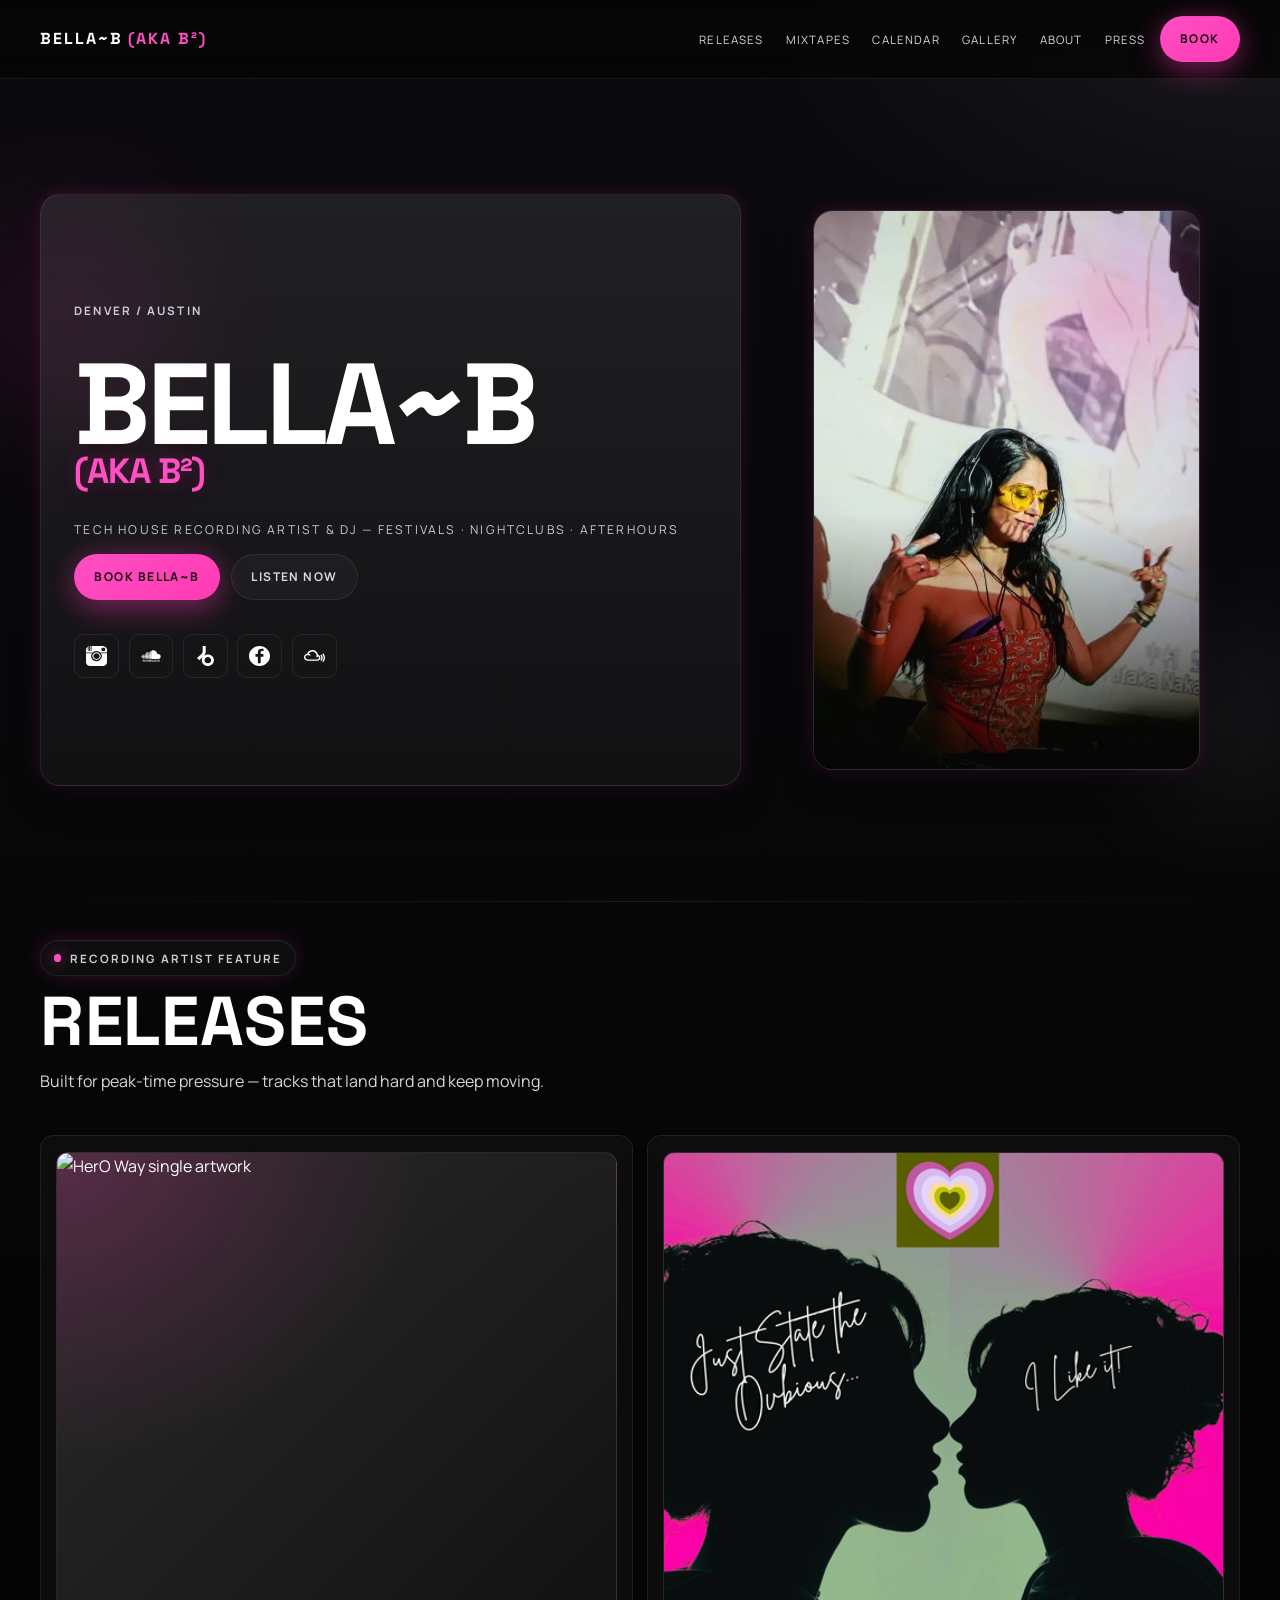
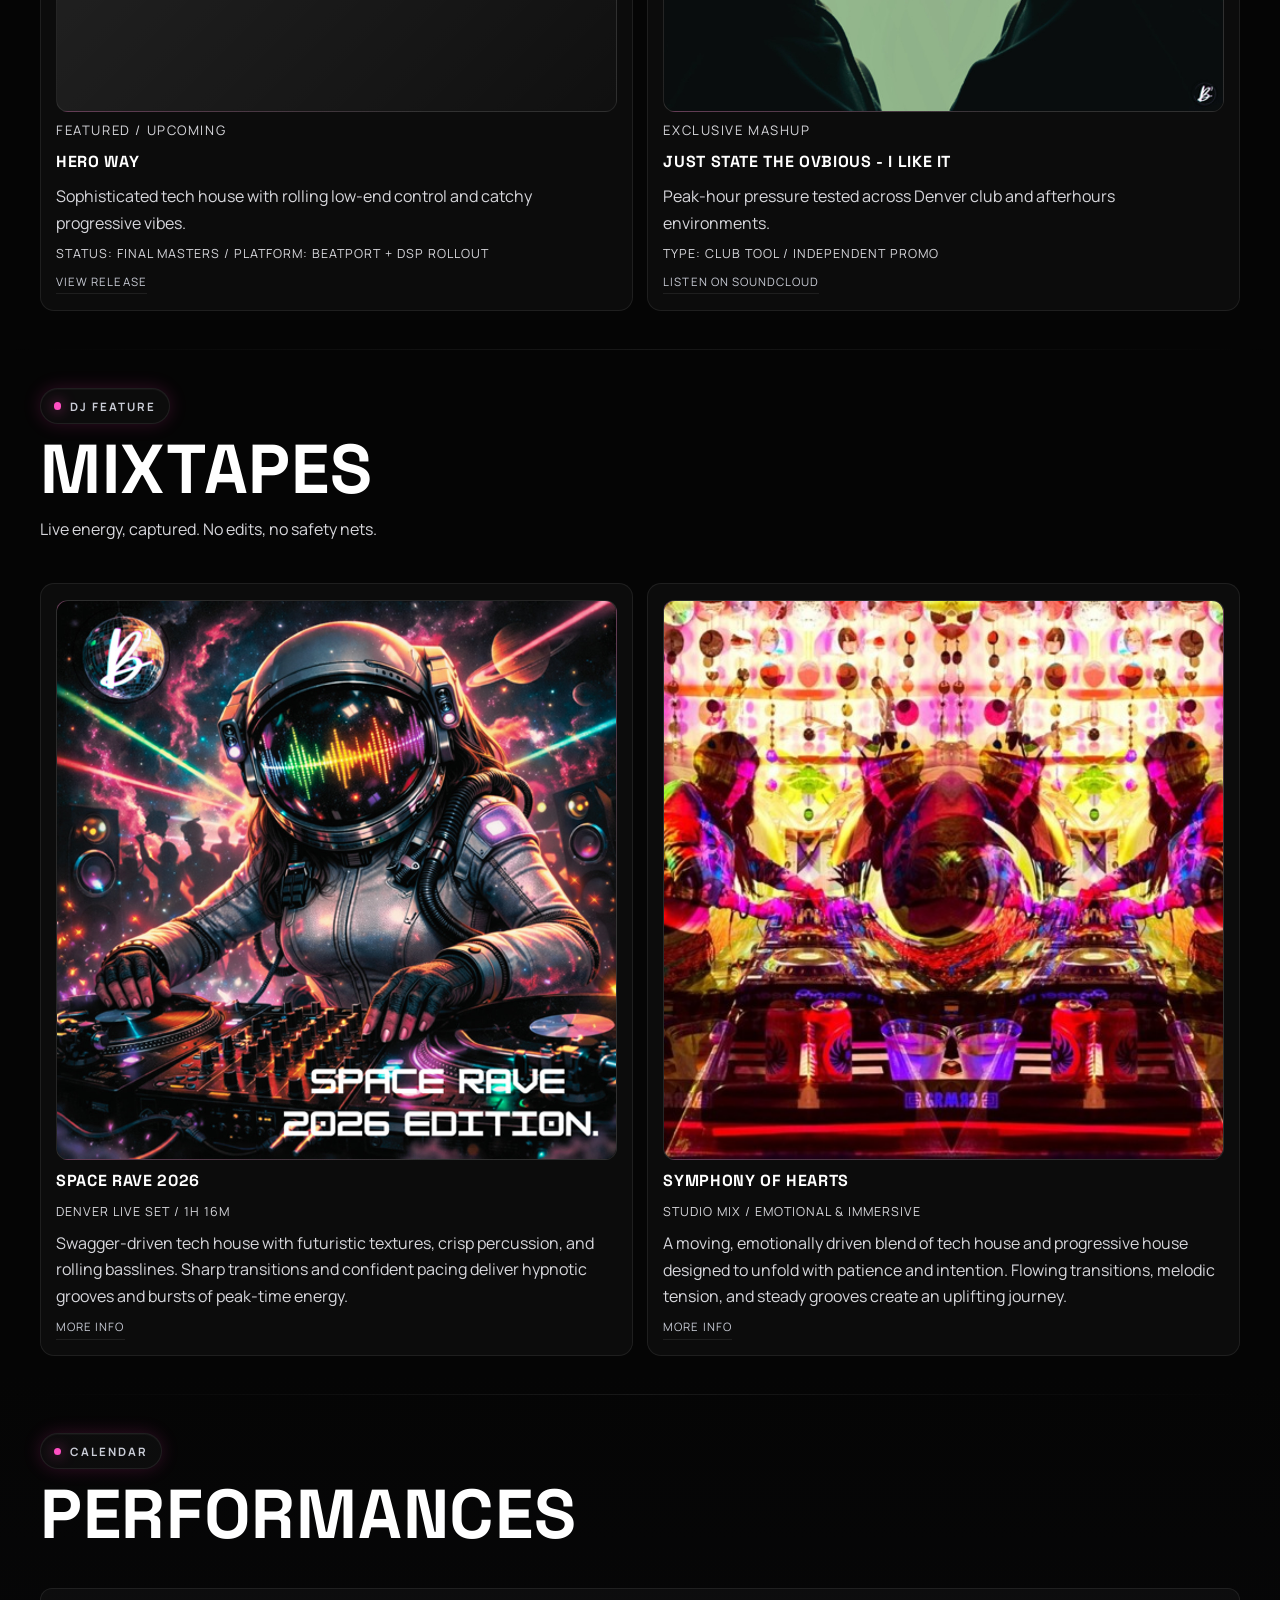
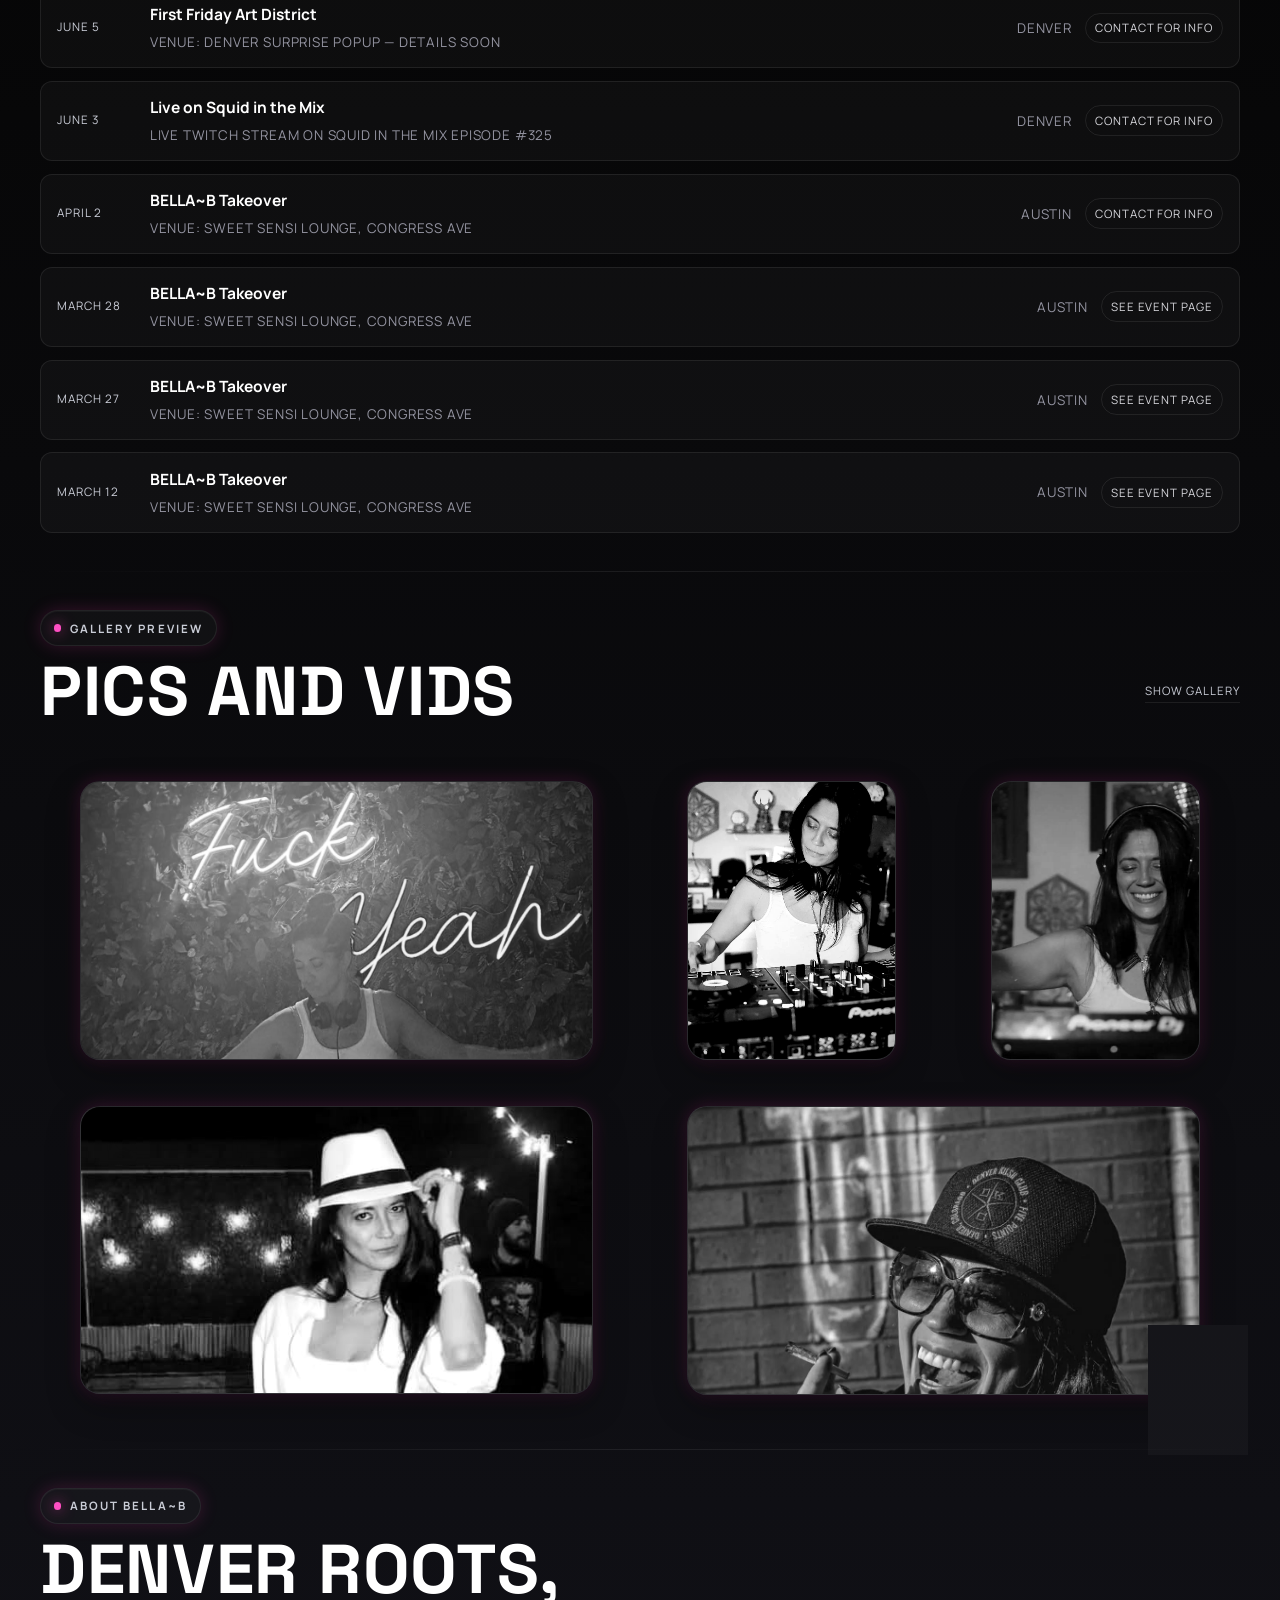
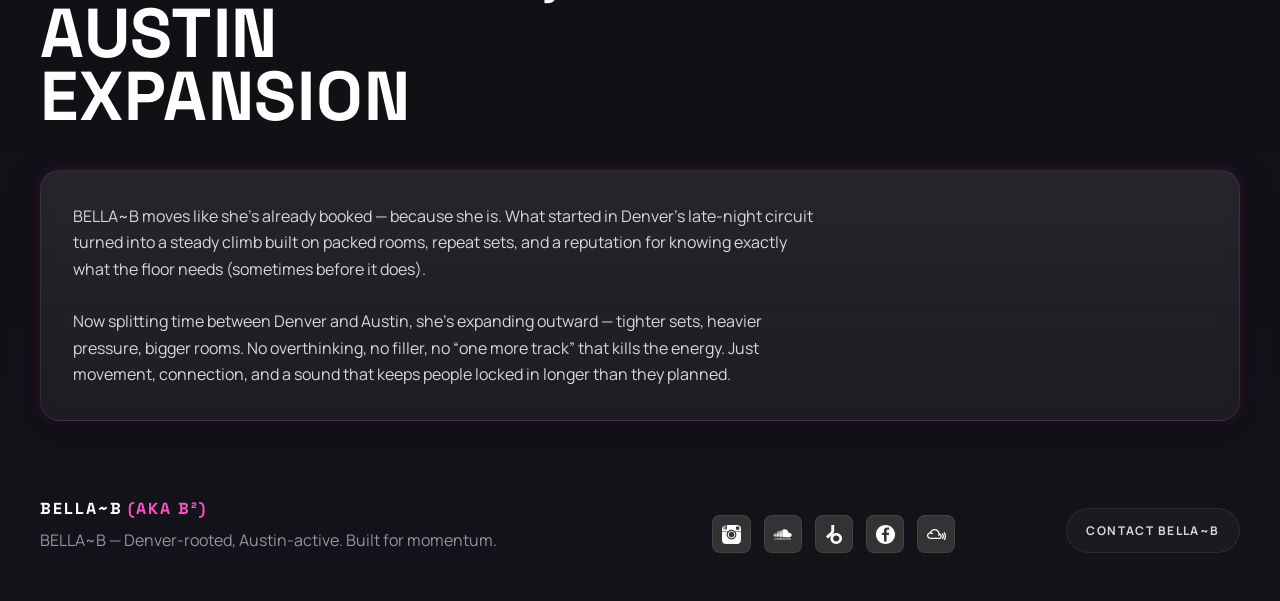
==== commit a6bda011: "Remove unnecessary hover states" ====
--- a/index.html
+++ b/index.html
@@ -70,7 +70,7 @@
             </div>
           </article>
 
-          <figure class="glass-panel hero-media hover-lift">
+          <figure class="glass-panel hero-media">
             <img src="./assets/gallery/artist-image-your-moms-house-crop.jpg" alt="BELLA~B in performance lighting"
               loading="eager" />
           </figure>
--- a/styles.css
+++ b/styles.css
@@ -542,13 +542,6 @@
   transition: transform var(--slow) var(--ease-out), filter var(--slow) var(--ease-out);
 }
 
-.hero-media:hover img,
-.hero-media:active img,
-.hero-media:focus-within img {
-  transform: scale(1.045);
-  filter: saturate(1.02) contrast(1.05);
-}
-
 .panel-grid {
   display: grid;
   gap: 0.9rem;
@@ -618,7 +611,11 @@
 .release-card:hover .card-cta,
 .release-card:focus-within .card-cta,
 .mix-card:hover .card-cta,
-.mix-card:focus-within .card-cta {
+.mix-card:focus-within .card-cta,
+.release-index-card:hover .card-cta,
+.release-index-card:focus-within .card-cta,
+.mixtape-item:hover .card-cta,
+.mixtape-item:focus-within .card-cta {
   color: var(--text-0);
   border-color: var(--pink-strong);
   text-shadow: var(--pink-glow-soft);
@@ -995,13 +992,6 @@
   filter: brightness(0.88) contrast(1.05);
 }
 
-.release-spotlight:hover .spotlight-art,
-.release-spotlight:focus-within .spotlight-art {
-  transform: scale(1.02);
-  border-color: var(--line-strong);
-  box-shadow: var(--shadow-soft), var(--pink-glow-soft);
-}
-
 .spotlight-copy {
   display: grid;
   gap: 0.9rem;
@@ -1239,13 +1229,6 @@
   width: 100%;
   height: 100%;
   object-fit: cover;
-}
-
-.mixtape-spotlight:hover .mixtape-spotlight-art,
-.mixtape-spotlight:focus-within .mixtape-spotlight-art {
-  transform: scale(1.02);
-  border-color: var(--line-strong);
-  box-shadow: var(--shadow-soft), var(--pink-glow-soft);
 }
 
 .mixtape-spotlight-copy {
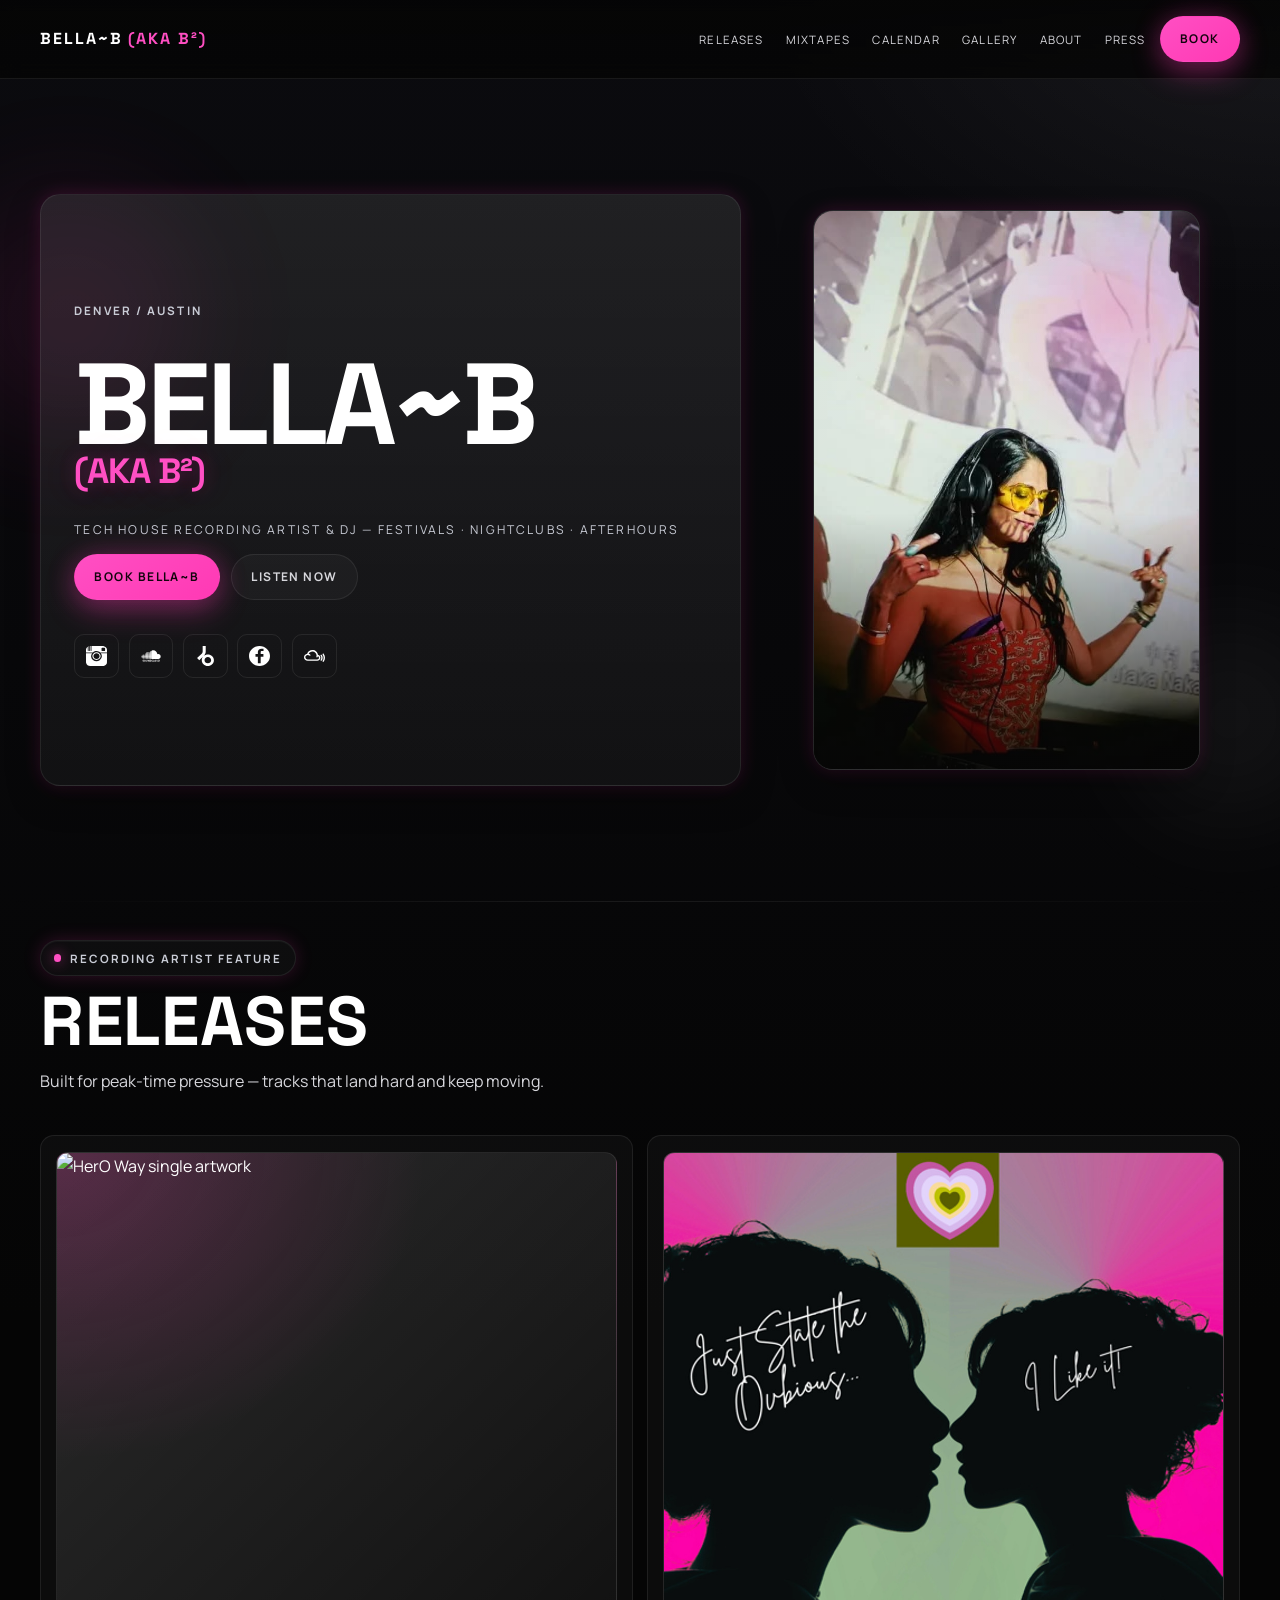
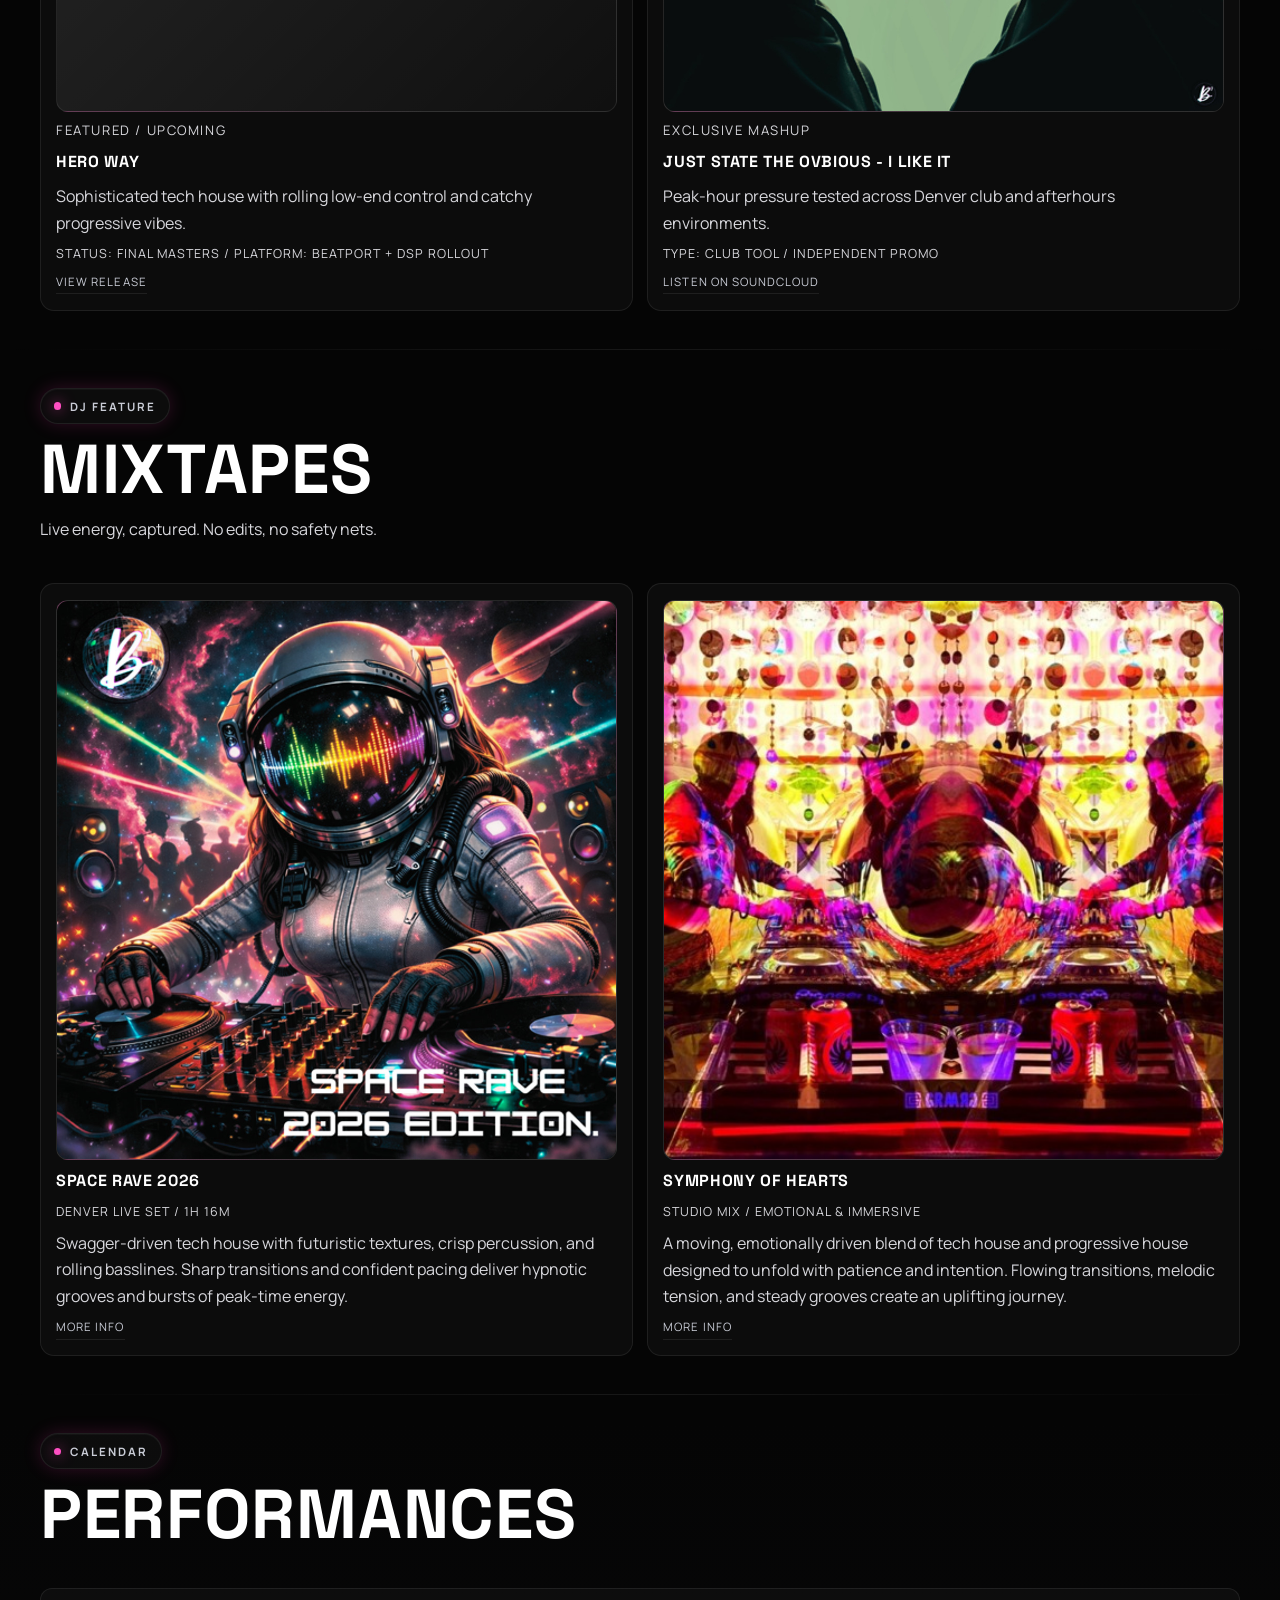
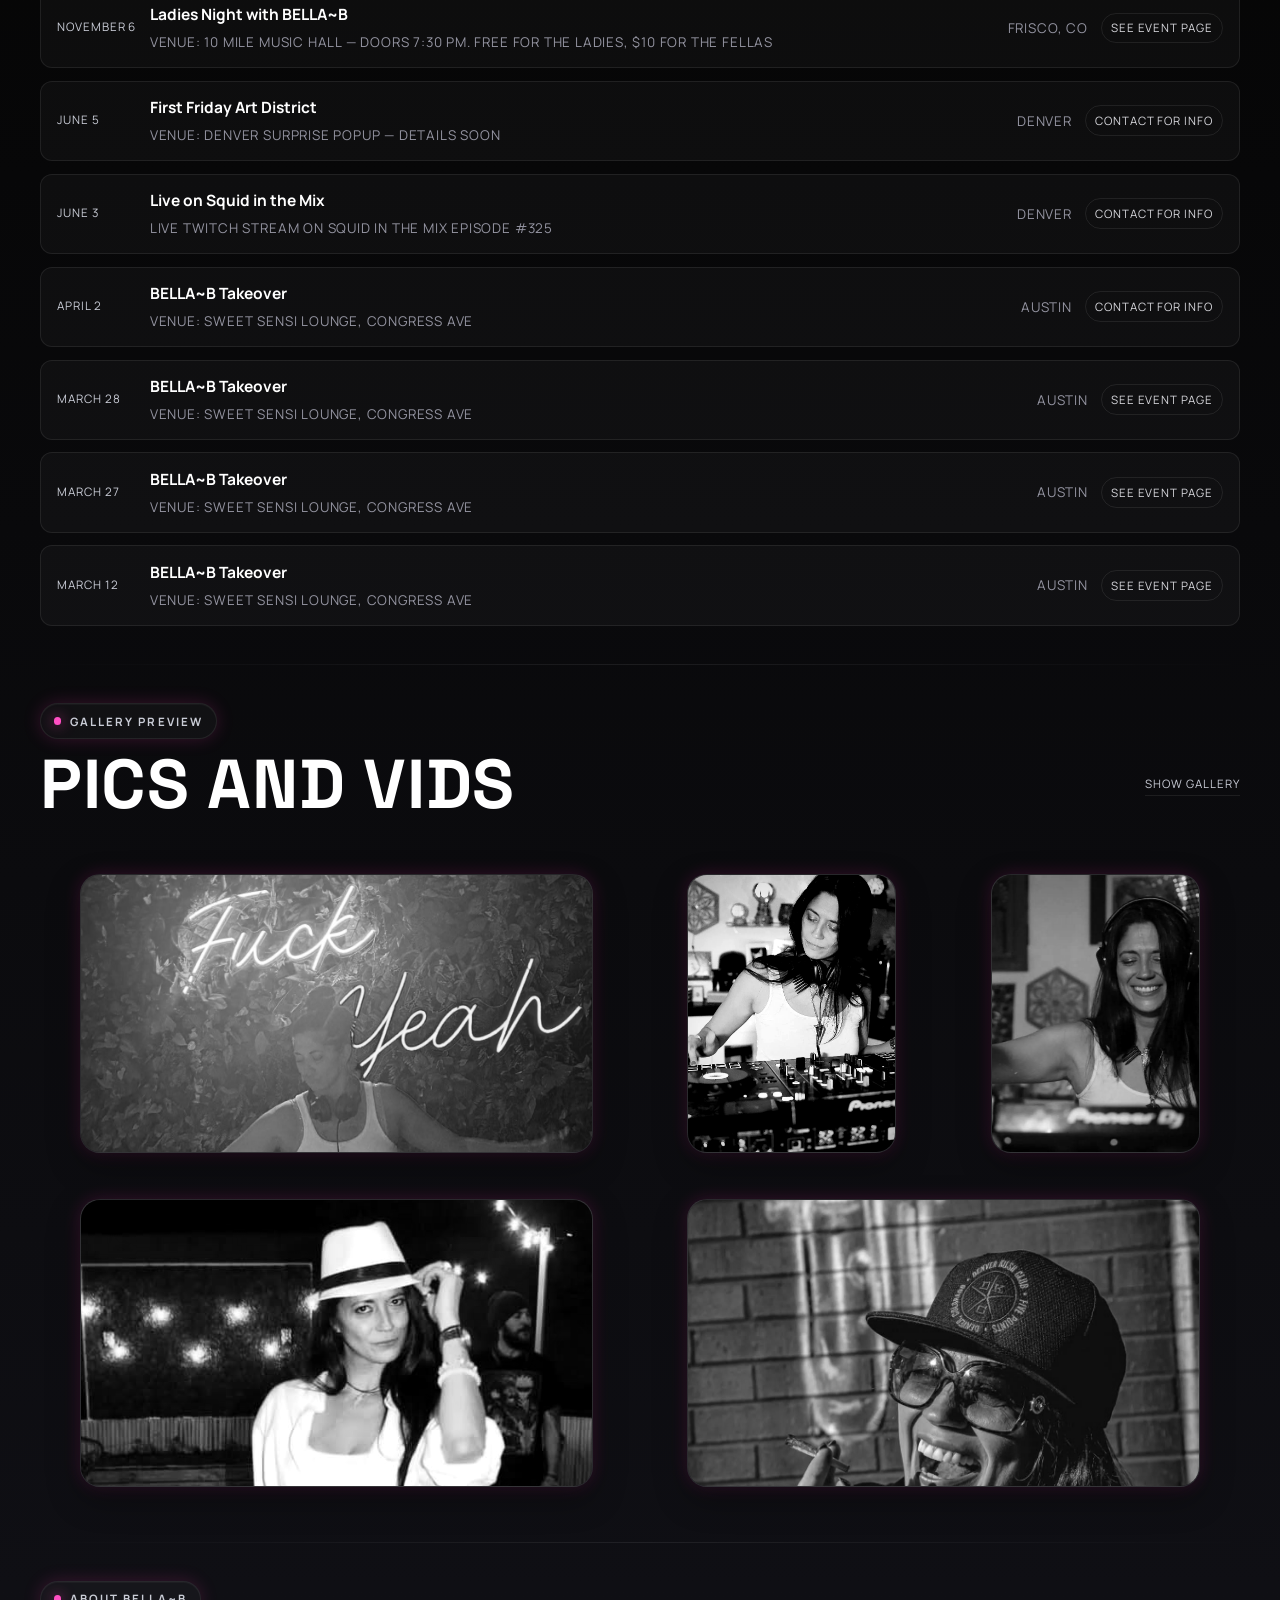
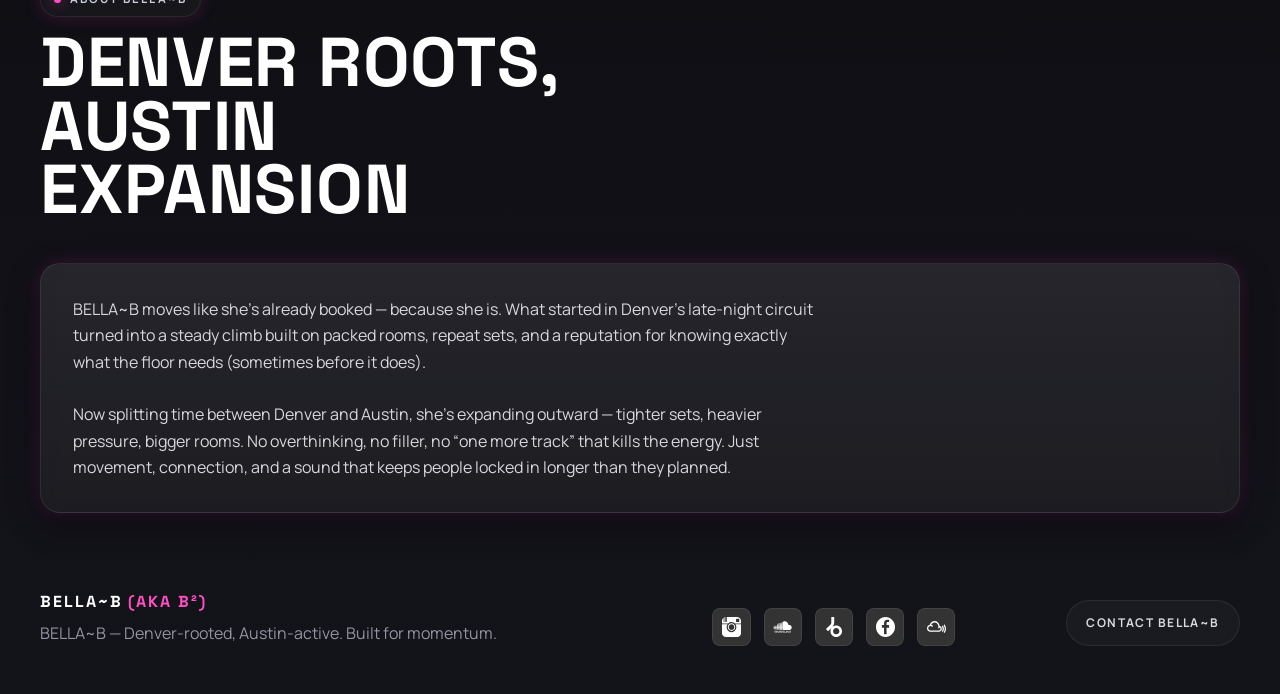
==== commit df43241d: "feat: add 10 Mile Music Hall Ladies Night to calendar and Burning Man photo to gallery" ====
--- a/index.html
+++ b/index.html
@@ -164,6 +164,16 @@
           </header>
           <ul class="event-row reveal">
             <li>
+              <time datetime="2026-11-06">November 6</time>
+              <div class="event-main">
+                <strong>Ladies Night with BELLA~B</strong>
+                <span>Venue: 10 Mile Music Hall — Doors 7:30 PM. Free for the ladies, $10 for the fellas</span>
+              </div>
+              <span class="event-city">Frisco, CO</span>
+              <a class="event-link" href="https://10milemusic.com/show/ladies-night-dance-party-w-dj-bellab-free-admission-for-the-ladies/" target="_blank" rel="noopener noreferrer">See event
+                page</a>
+            </li>
+            <li>
               <time datetime="2026-06-05">June 5</time>
               <div class="event-main">
                 <strong>First Friday Art District</strong>
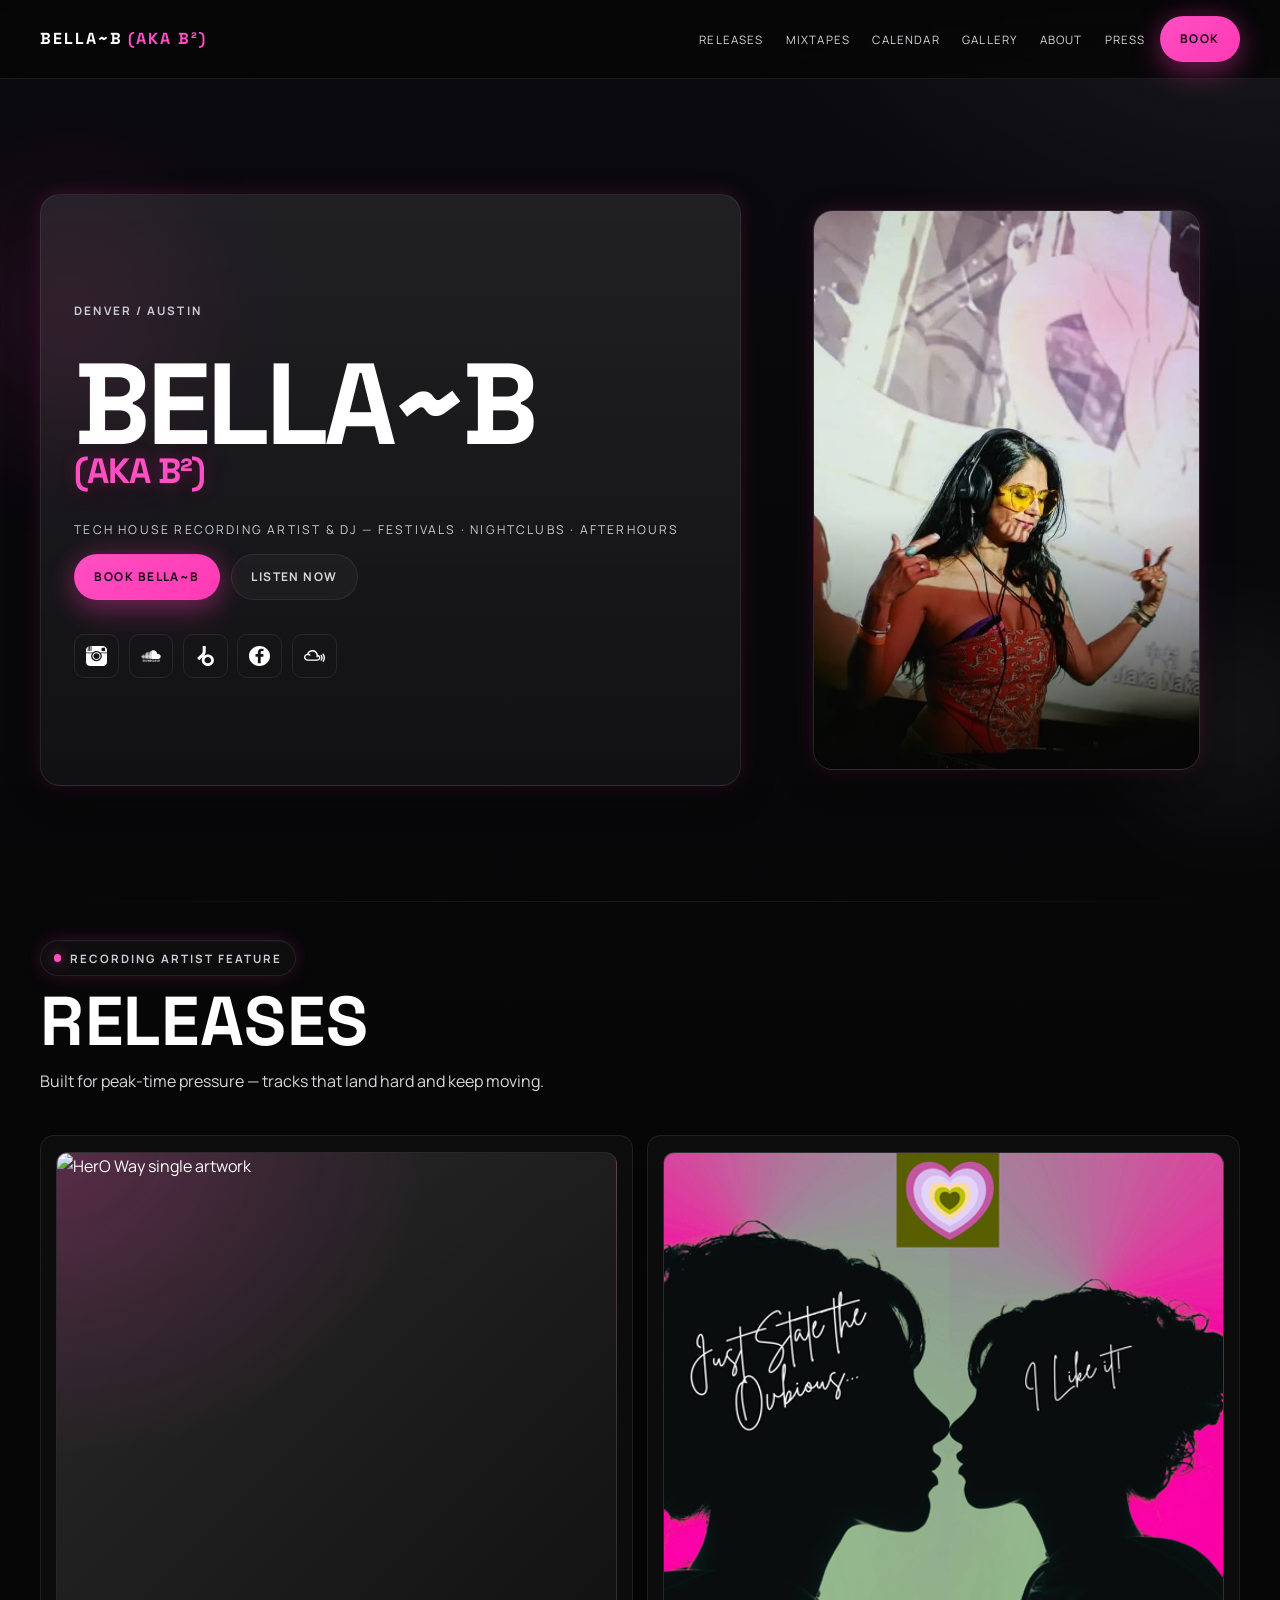
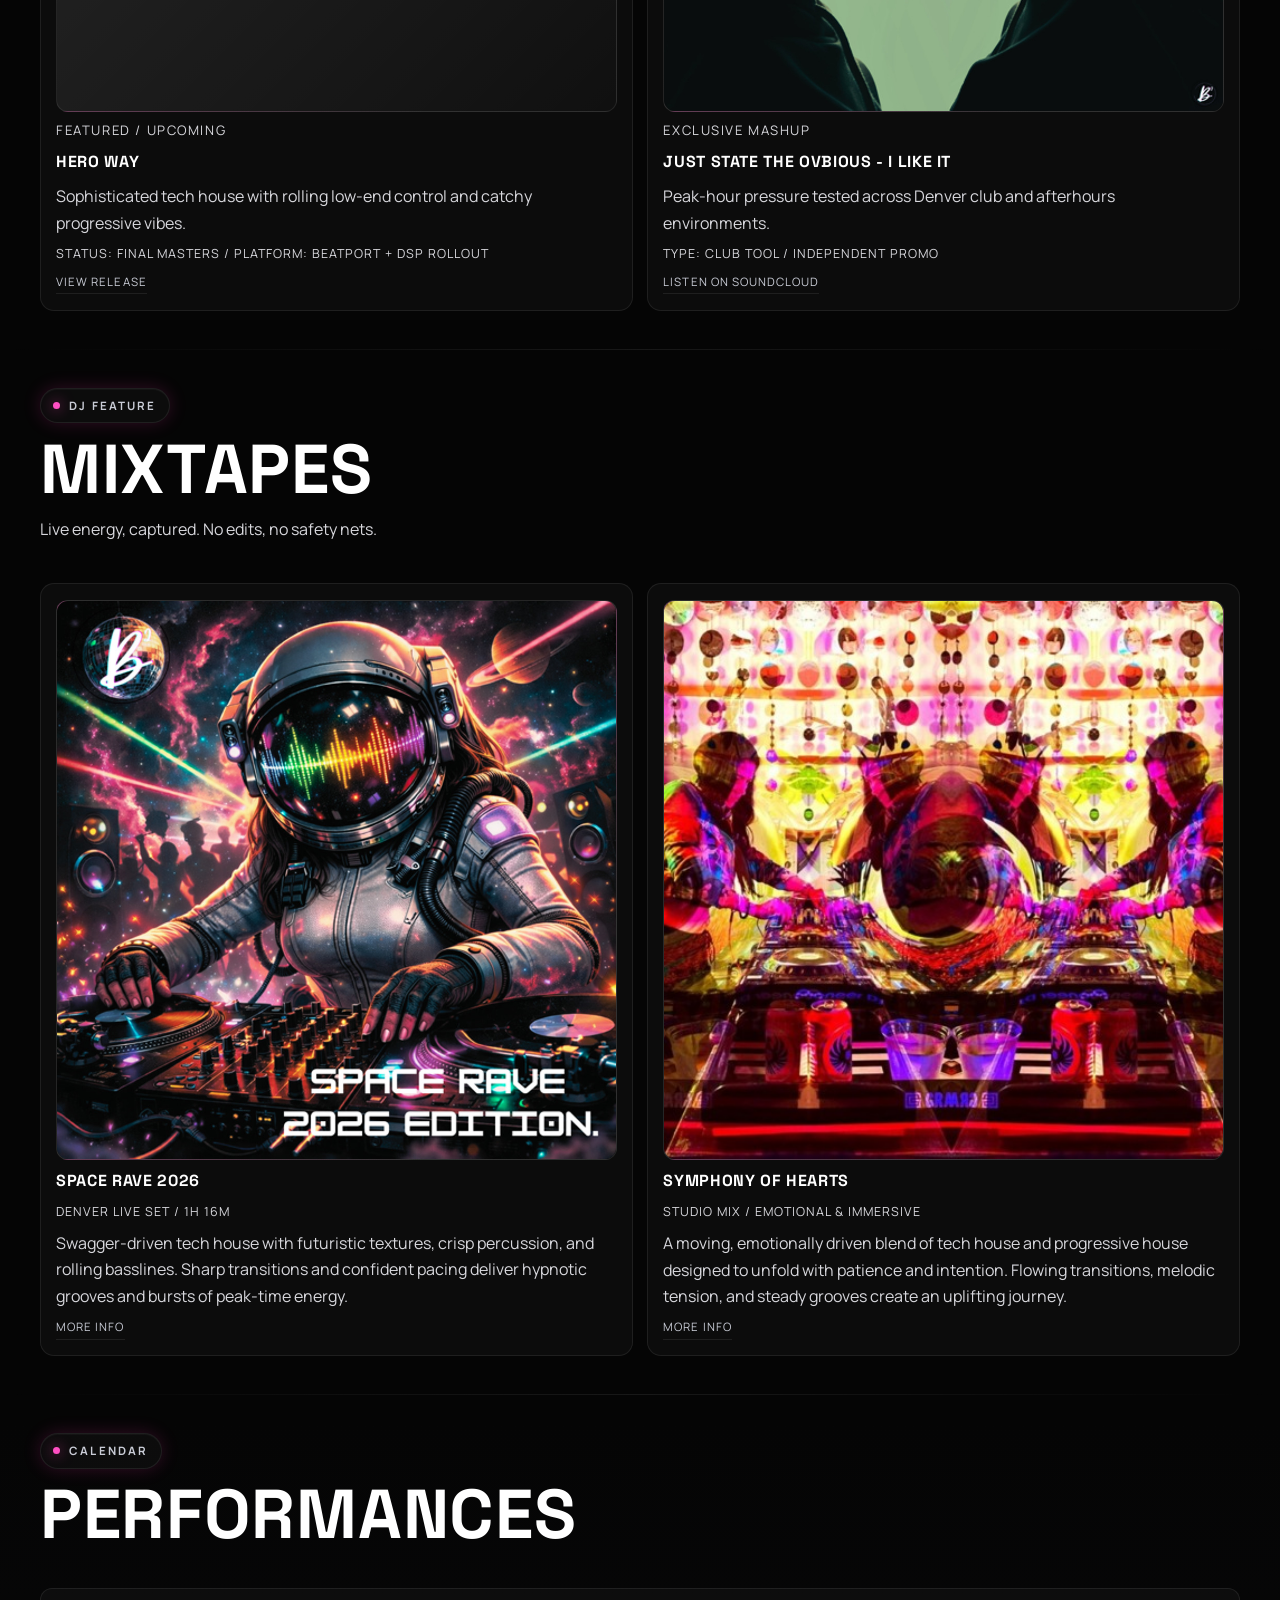
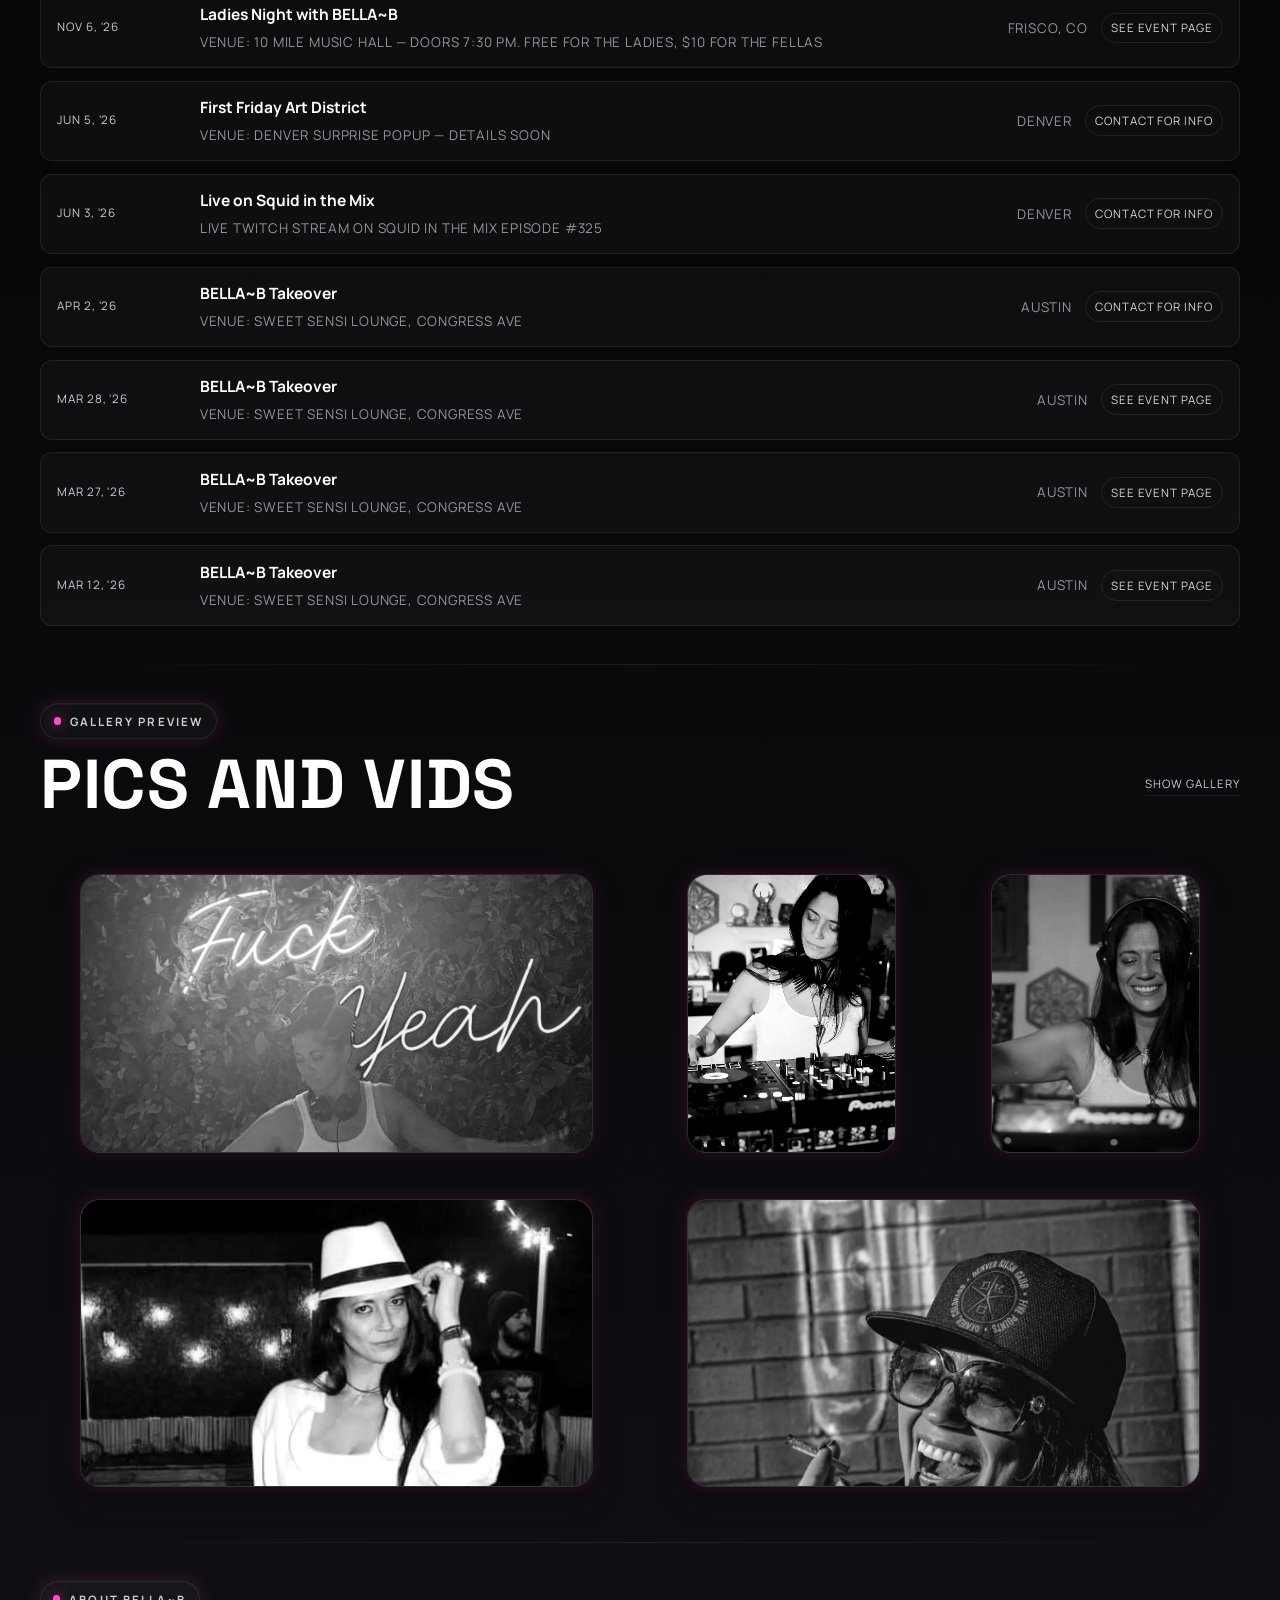
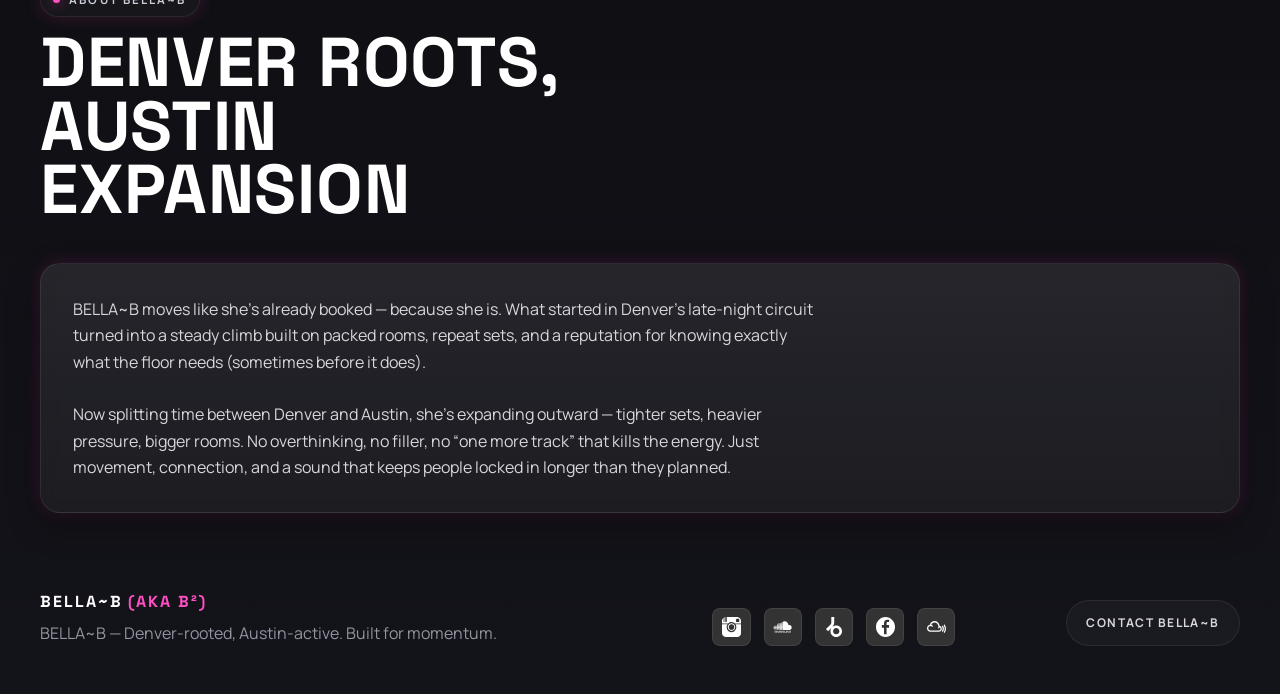
==== commit 5d463a13: "feat: format calendar dates as MMM d, 'YY" ====
--- a/index.html
+++ b/index.html
@@ -164,7 +164,7 @@
           </header>
           <ul class="event-row reveal">
             <li>
-              <time datetime="2026-11-06">November 6</time>
+              <time datetime="2026-11-06">Nov 6, '26</time>
               <div class="event-main">
                 <strong>Ladies Night with BELLA~B</strong>
                 <span>Venue: 10 Mile Music Hall — Doors 7:30 PM. Free for the ladies, $10 for the fellas</span>
@@ -174,7 +174,7 @@
                 page</a>
             </li>
             <li>
-              <time datetime="2026-06-05">June 5</time>
+              <time datetime="2026-06-05">Jun 5, '26</time>
               <div class="event-main">
                 <strong>First Friday Art District</strong>
                 <span>Venue: Denver Surprise Popup — details soon</span>
@@ -183,7 +183,7 @@
               <a class="event-link" href="mailto:booking@djbellab.com">Contact for info</a>
             </li>
             <li>
-              <time datetime="2026-06-03">June 3</time>
+              <time datetime="2026-06-03">Jun 3, '26</time>
               <div class="event-main">
                 <strong>Live on Squid in the Mix</strong>
                 <span>LIVE TWITCH stream on Squid in the Mix Episode #325</span>
@@ -192,7 +192,7 @@
               <a class="event-link" href="mailto:booking@djbellab.com">Contact for info</a>
             </li>
             <li>
-              <time datetime="2026-04-02">April 2</time>
+              <time datetime="2026-04-02">Apr 2, '26</time>
               <div class="event-main">
                 <strong>BELLA~B Takeover</strong>
                 <span>Venue: Sweet Sensi Lounge, Congress Ave</span>
@@ -201,7 +201,7 @@
               <a class="event-link" href="mailto:booking@djbellab.com">Contact for info</a>
             </li>
             <li>
-              <time datetime="2026-03-28">March 28</time>
+              <time datetime="2026-03-28">Mar 28, '26</time>
               <div class="event-main">
                 <strong>BELLA~B Takeover</strong>
                 <span>Venue: Sweet Sensi Lounge, Congress Ave</span>
@@ -211,7 +211,7 @@
                 page</a>
             </li>
             <li>
-              <time datetime="2026-03-27">March 27</time>
+              <time datetime="2026-03-27">Mar 27, '26</time>
               <div class="event-main">
                 <strong>BELLA~B Takeover</strong>
                 <span>Venue: Sweet Sensi Lounge, Congress Ave</span>
@@ -221,7 +221,7 @@
                 page</a>
             </li>
             <li>
-              <time datetime="2026-03-12">March 12</time>
+              <time datetime="2026-03-12">Mar 12, '26</time>
               <div class="event-main">
                 <strong>BELLA~B Takeover</strong>
                 <span>Venue: Sweet Sensi Lounge, Congress Ave</span>
--- a/styles.css
+++ b/styles.css
@@ -687,7 +687,7 @@
 .event-row li {
   position: relative;
   display: grid;
-  grid-template-columns: 8ch 1fr auto auto;
+  grid-template-columns: 13ch 1fr auto auto;
   gap: 0.8rem;
   align-items: center;
   padding: 0.85rem 1rem;
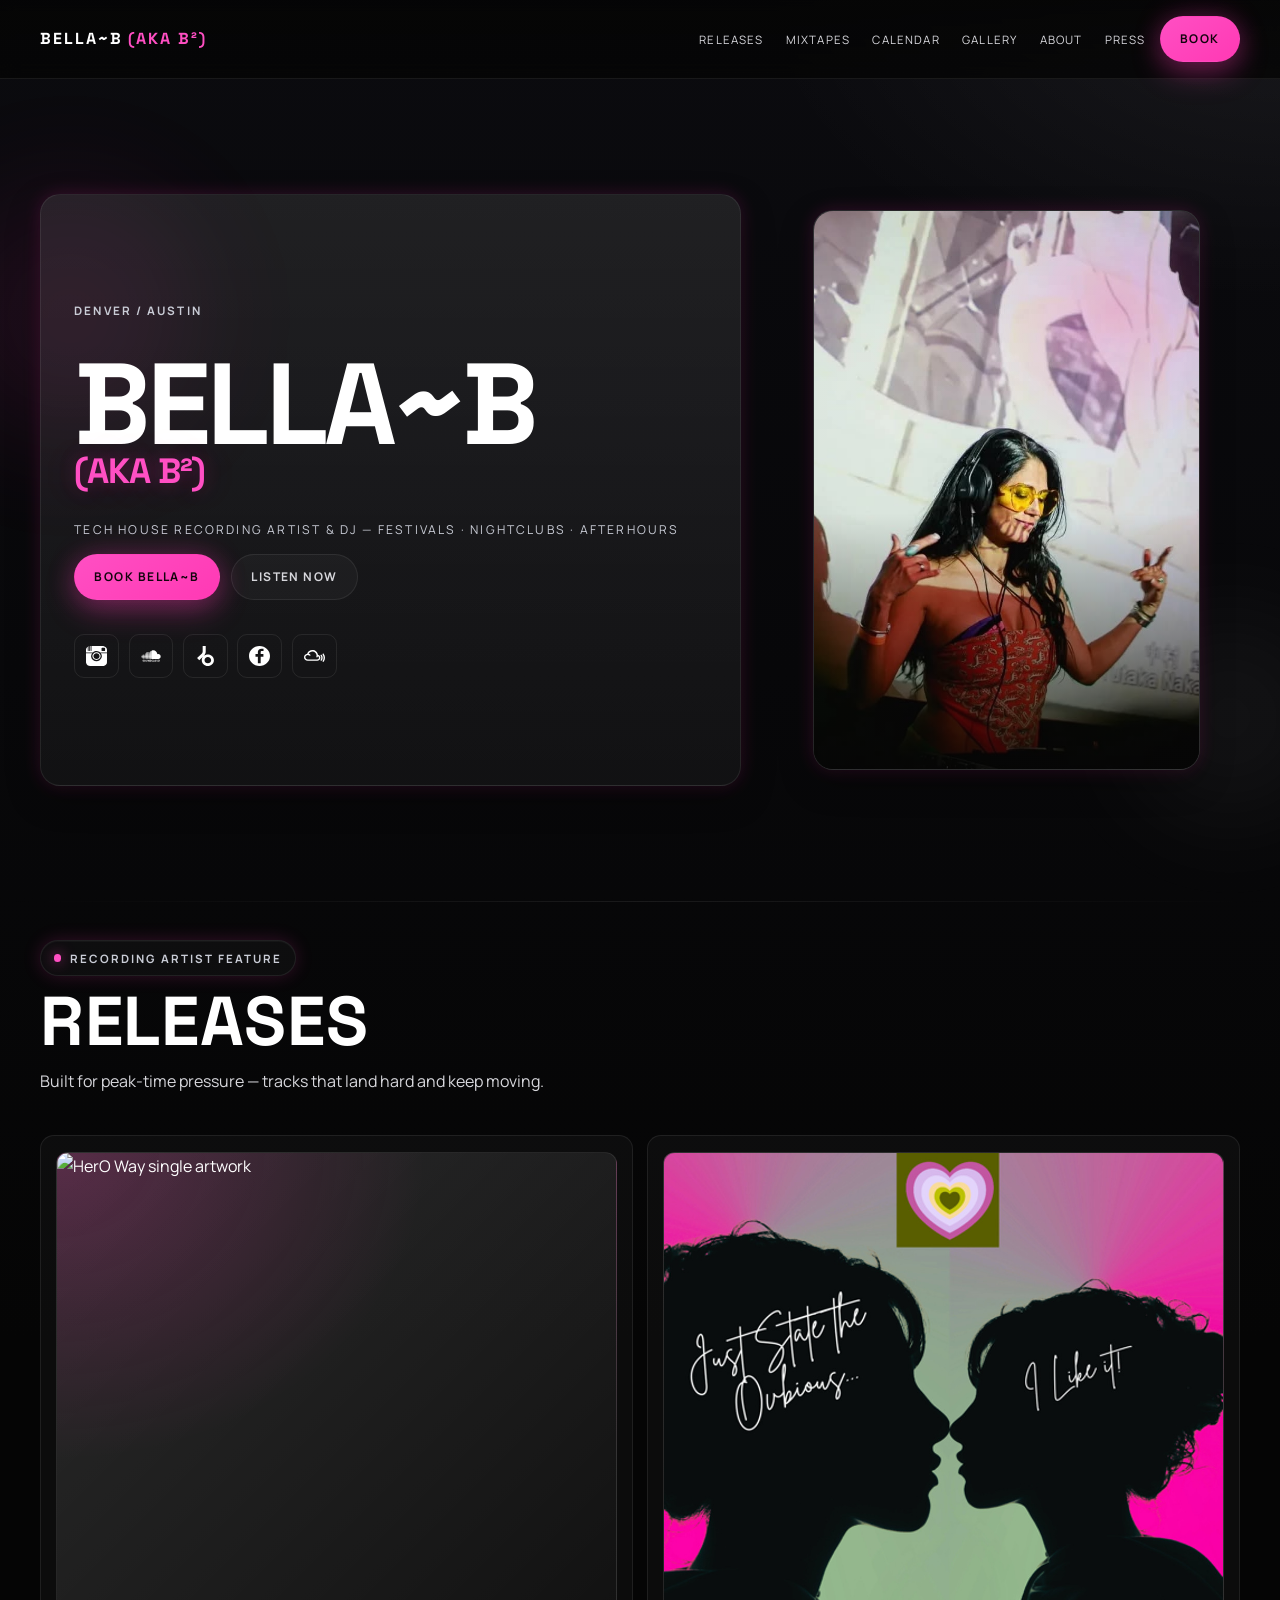
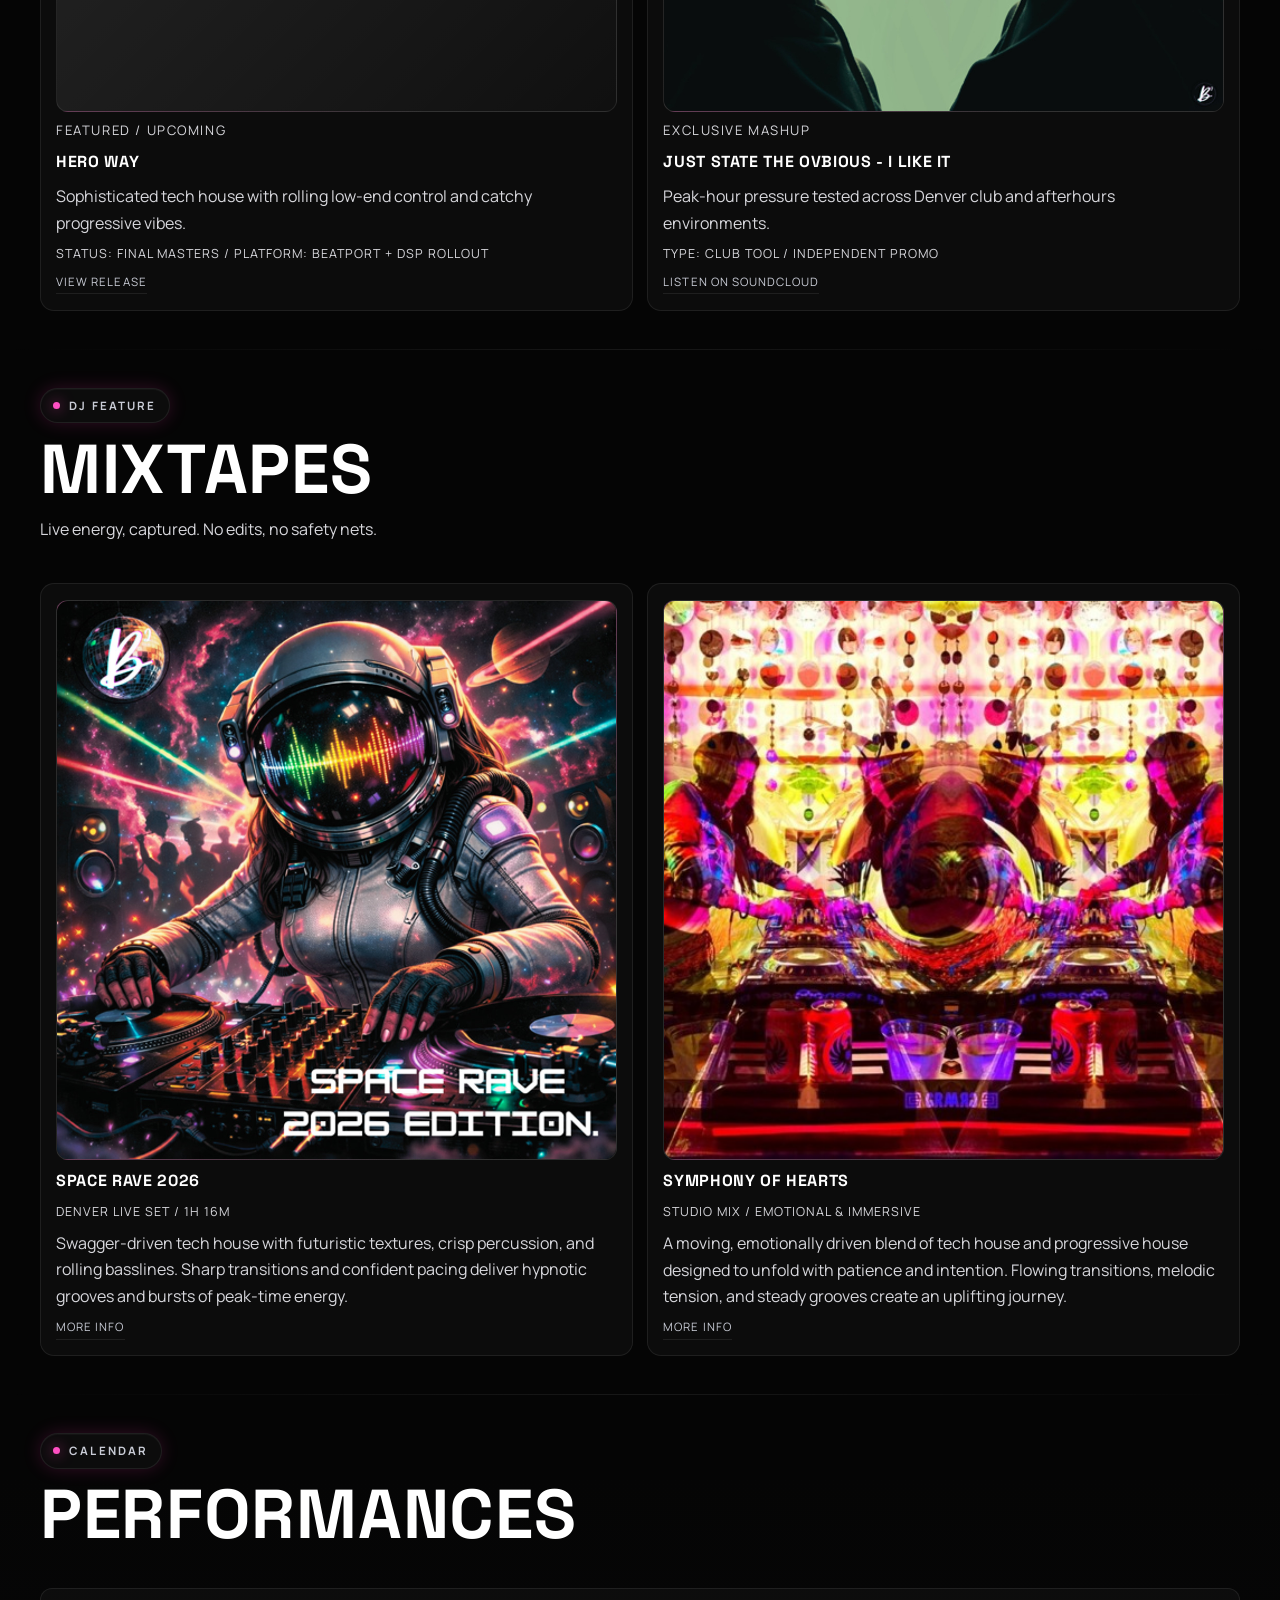
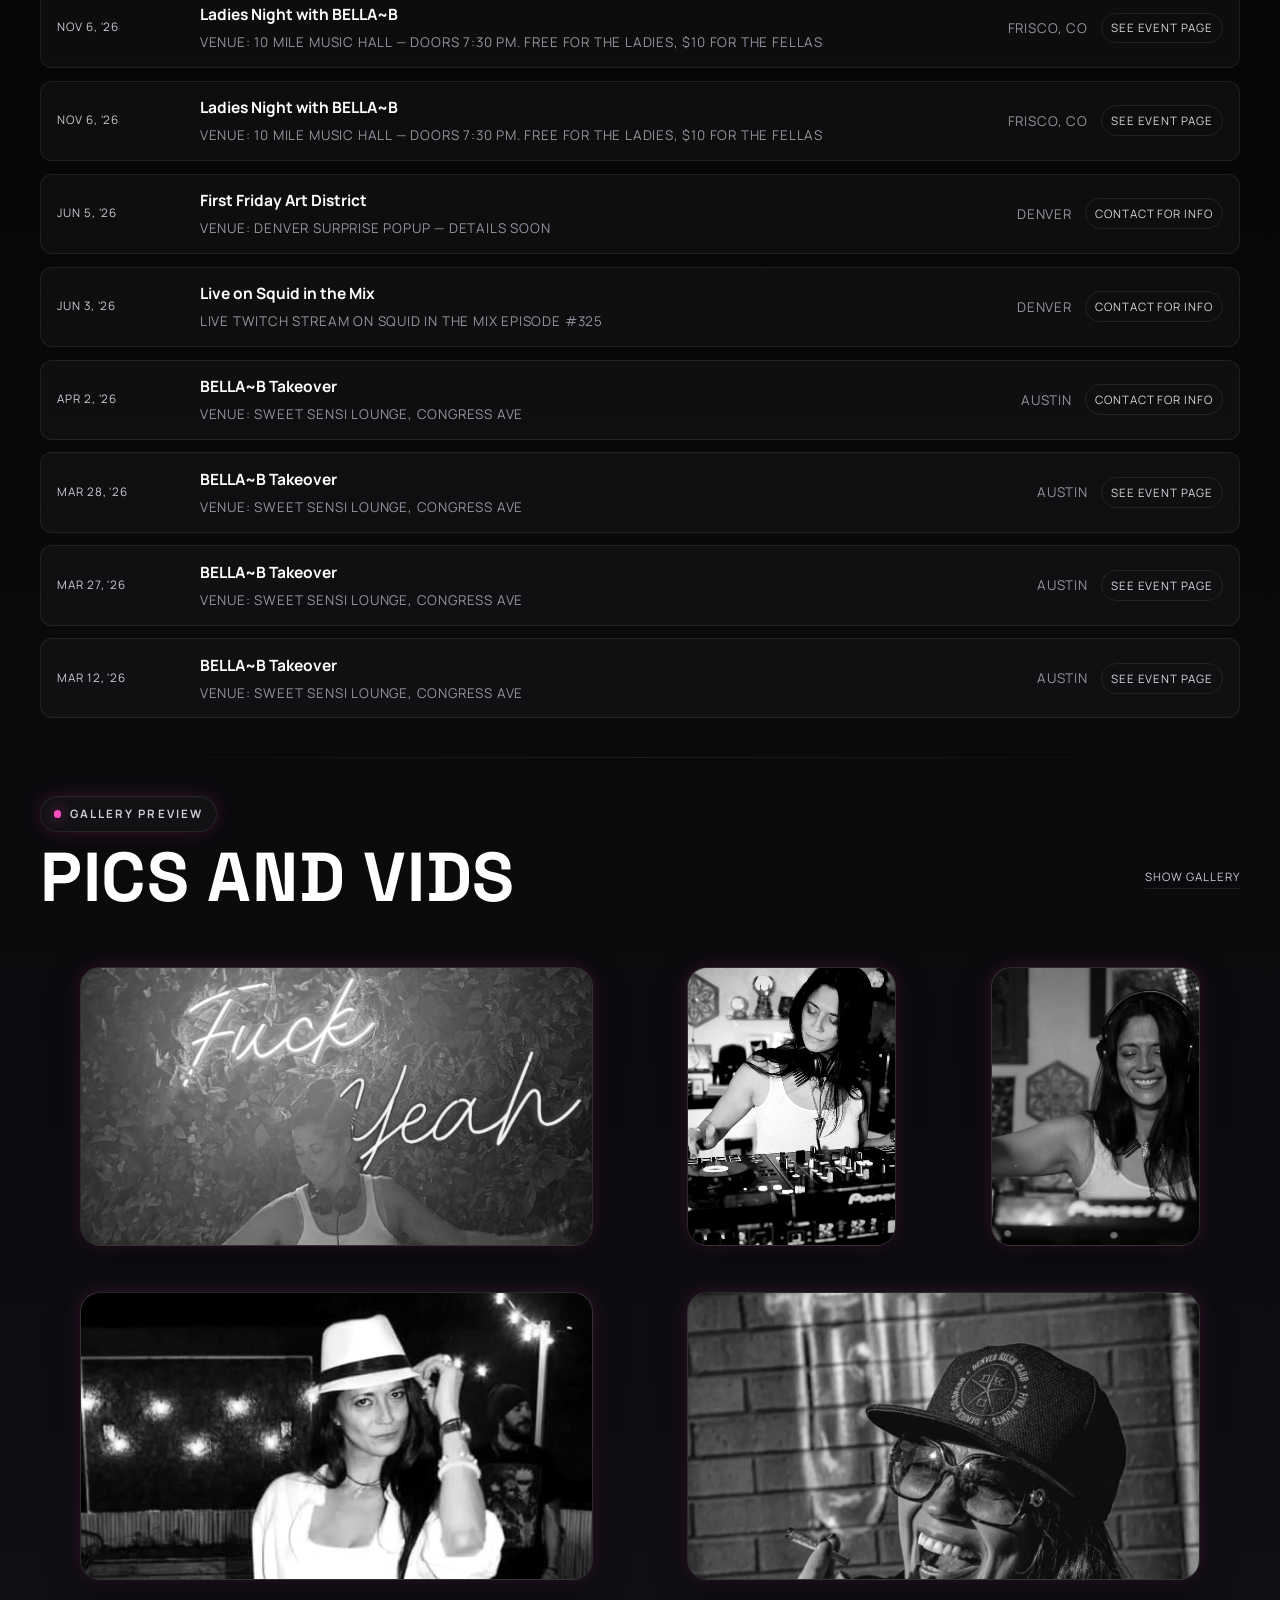
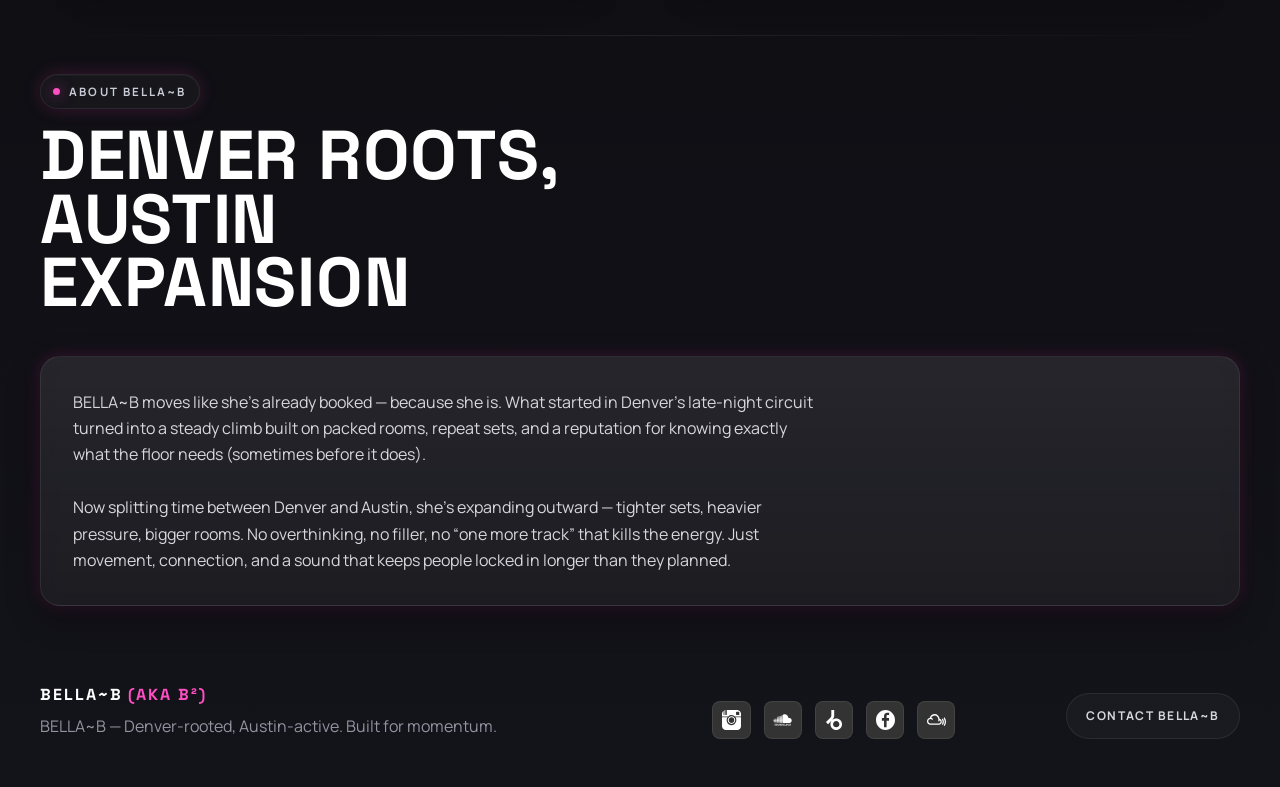
==== commit fa711902: "feat: add Facebook event entry for Ladies Night" ====
--- a/index.html
+++ b/index.html
@@ -170,6 +170,16 @@
                 <span>Venue: 10 Mile Music Hall — Doors 7:30 PM. Free for the ladies, $10 for the fellas</span>
               </div>
               <span class="event-city">Frisco, CO</span>
+              <a class="event-link" href="https://facebook.com/events/s/ladies-night-dance-party-with-/1658123252646130/" target="_blank" rel="noopener noreferrer">See event
+                page</a>
+            </li>
+            <li>
+              <time datetime="2026-11-06">Nov 6, '26</time>
+              <div class="event-main">
+                <strong>Ladies Night with BELLA~B</strong>
+                <span>Venue: 10 Mile Music Hall — Doors 7:30 PM. Free for the ladies, $10 for the fellas</span>
+              </div>
+              <span class="event-city">Frisco, CO</span>
               <a class="event-link" href="https://10milemusic.com/show/ladies-night-dance-party-w-dj-bellab-free-admission-for-the-ladies/" target="_blank" rel="noopener noreferrer">See event
                 page</a>
             </li>
